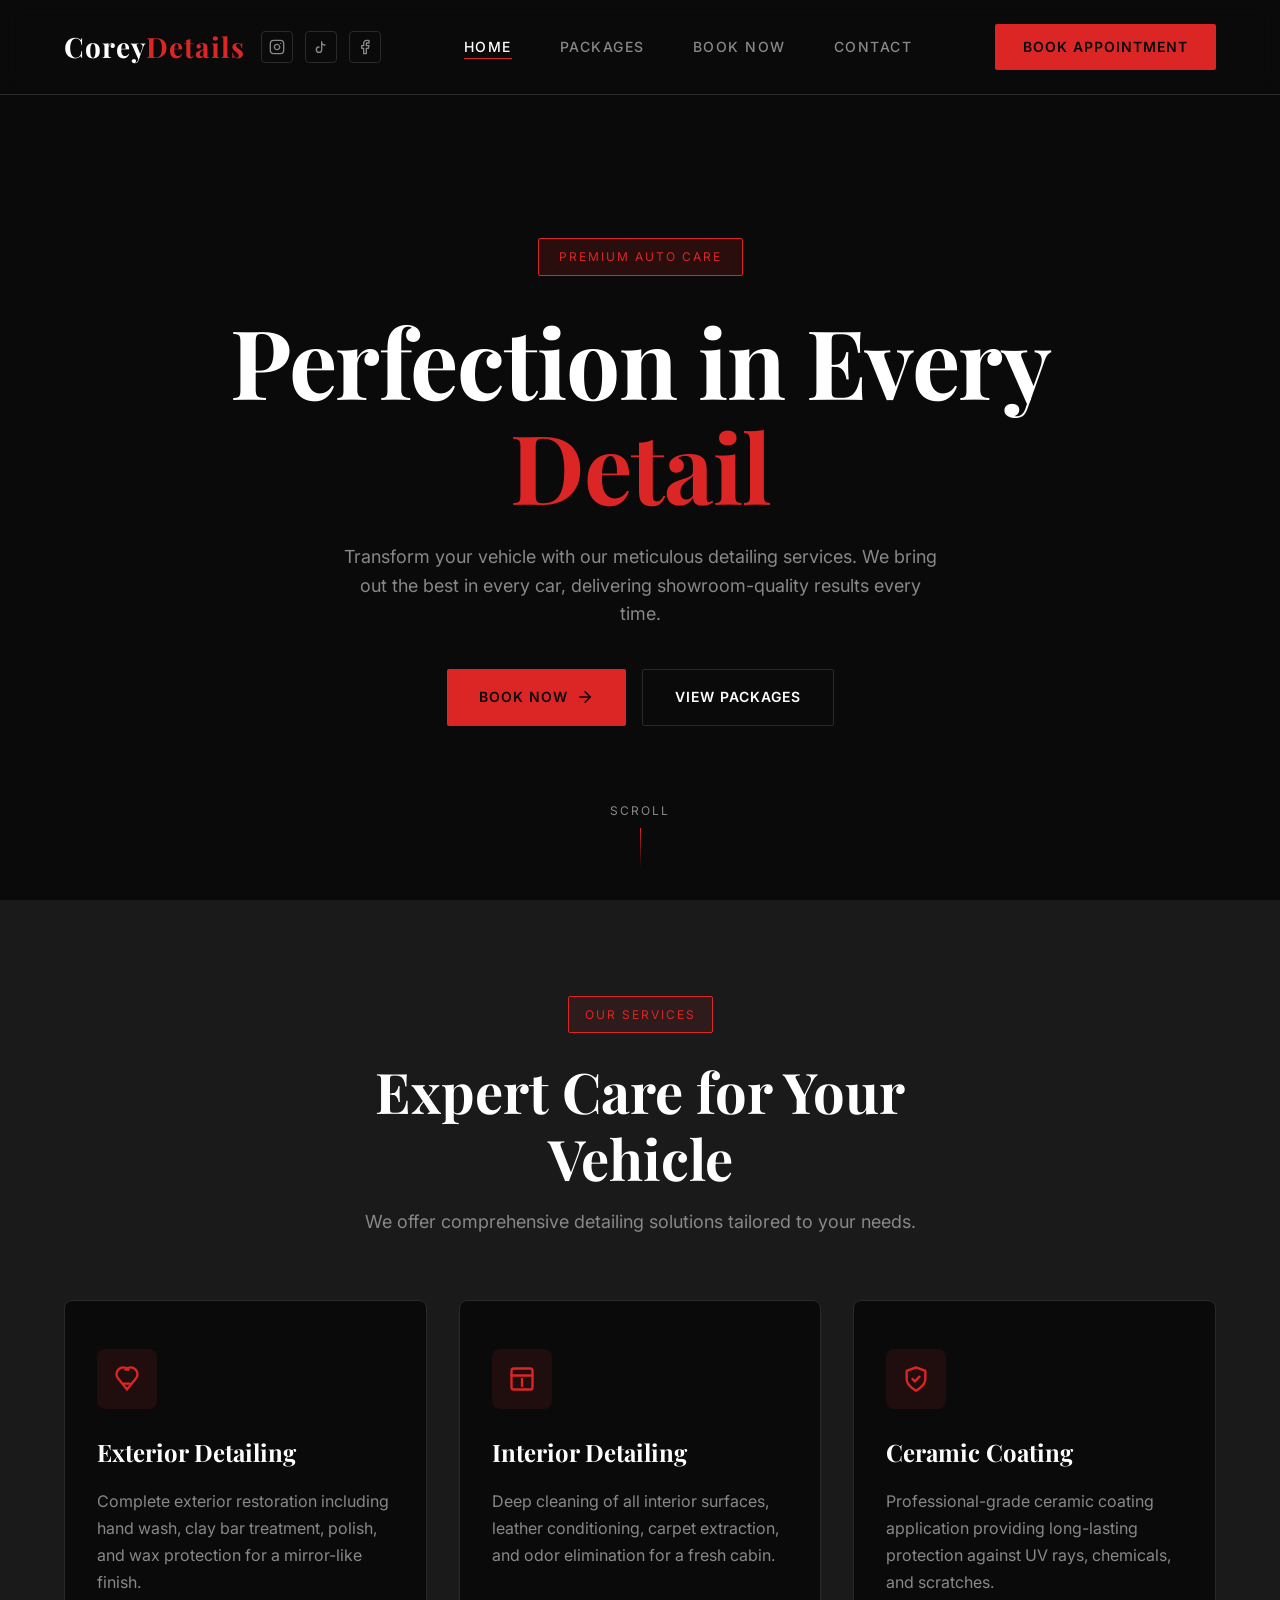
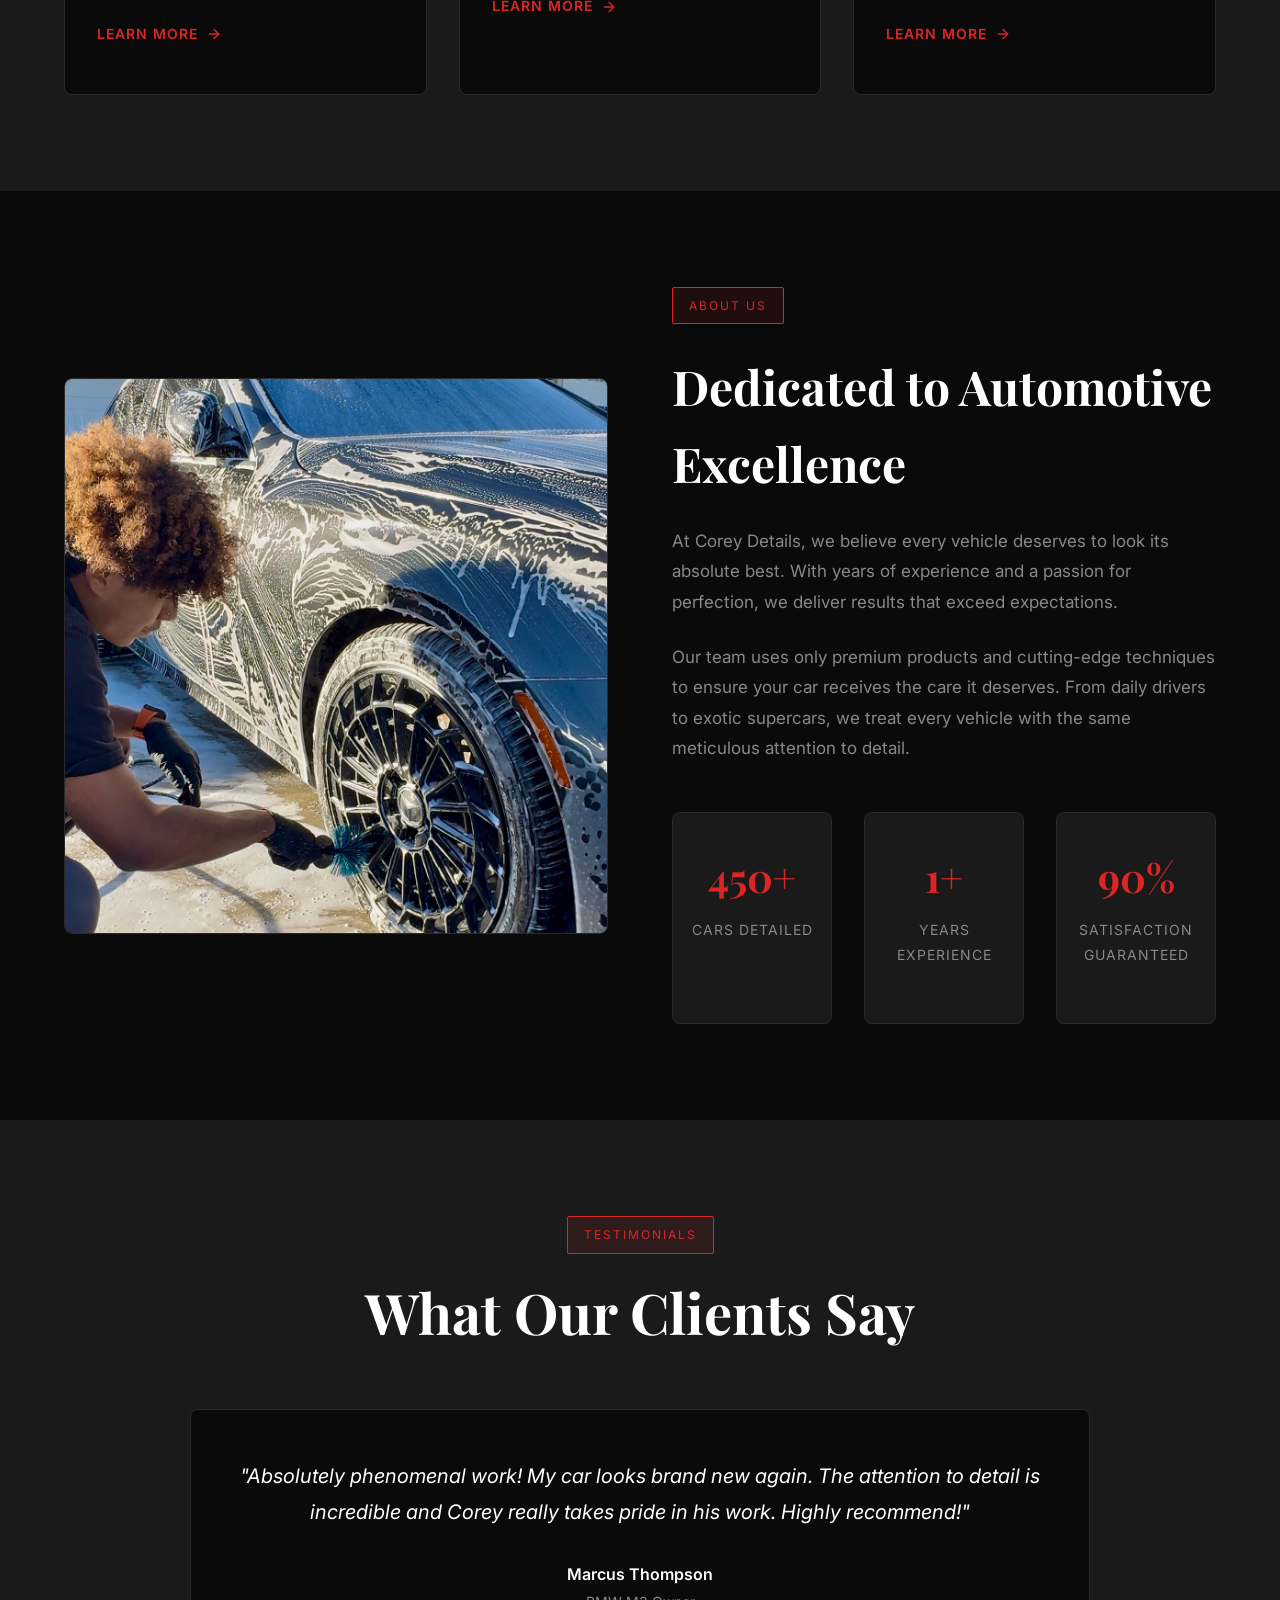
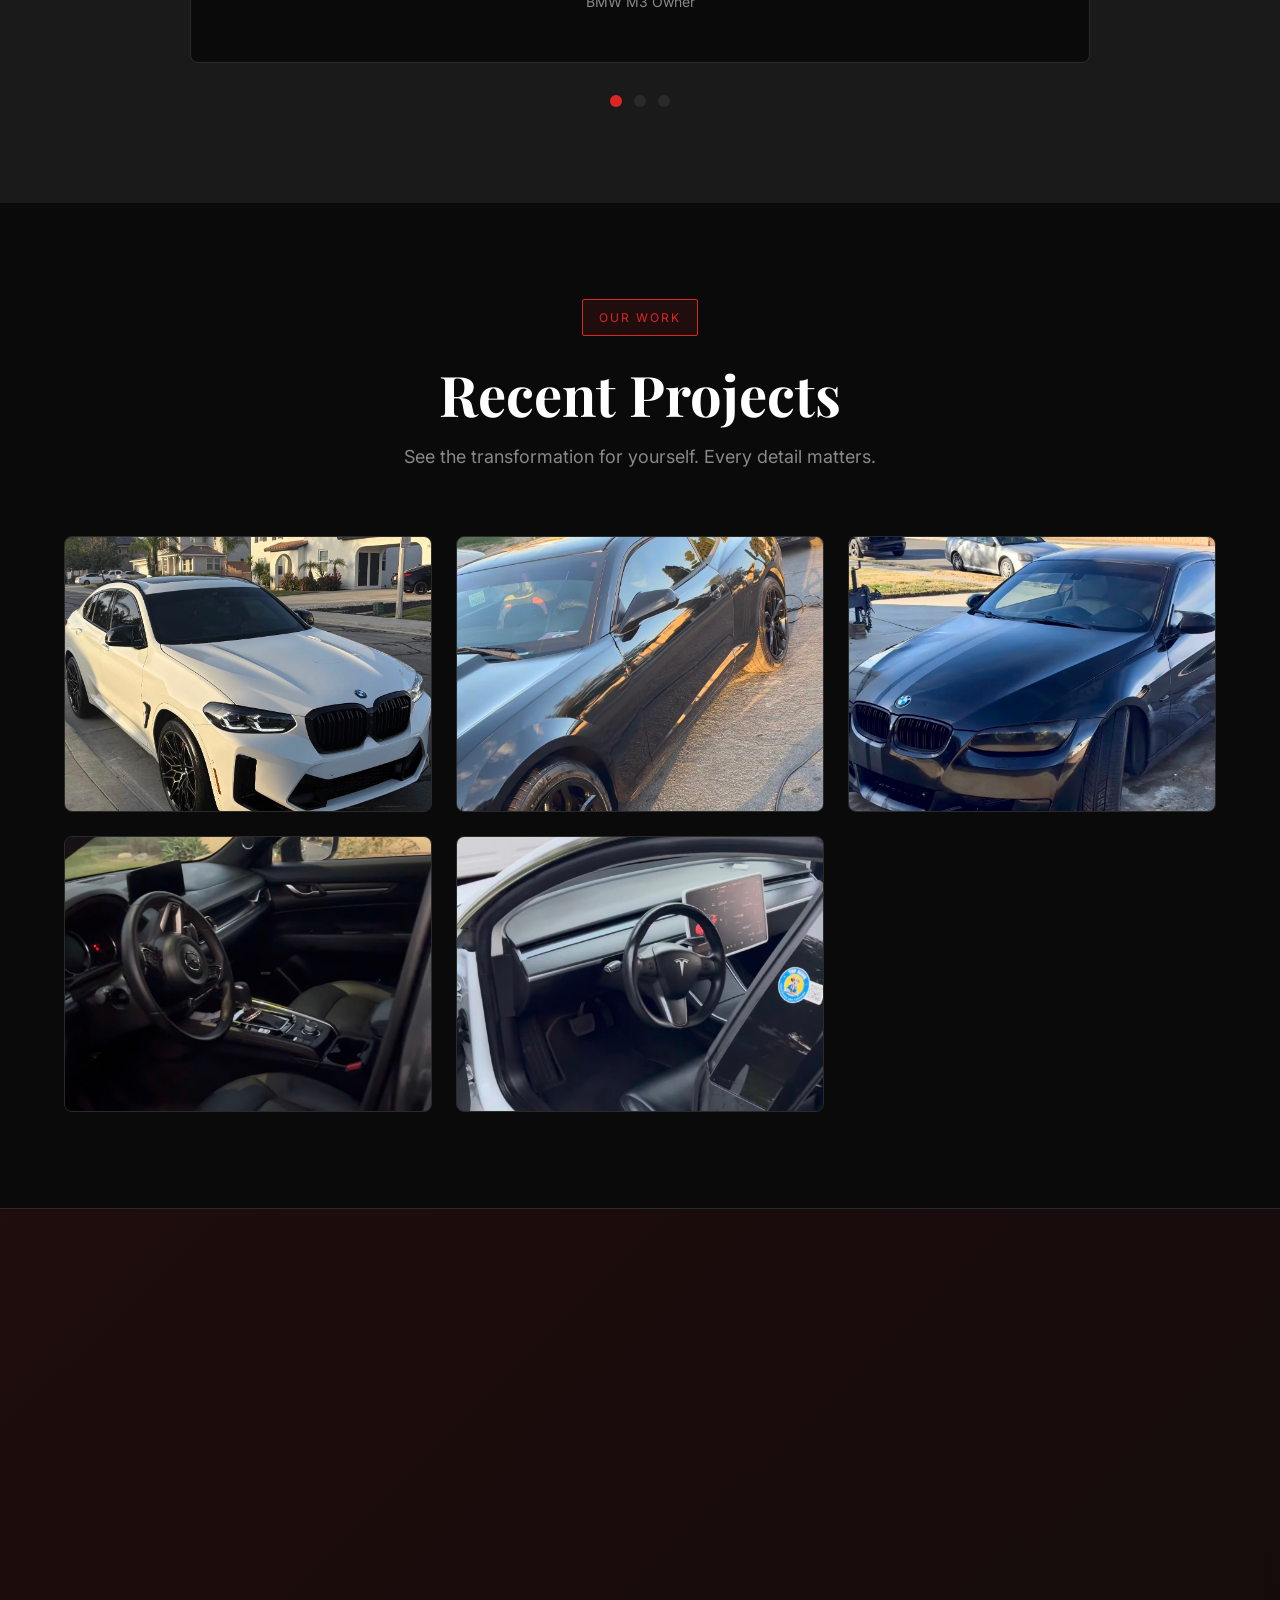
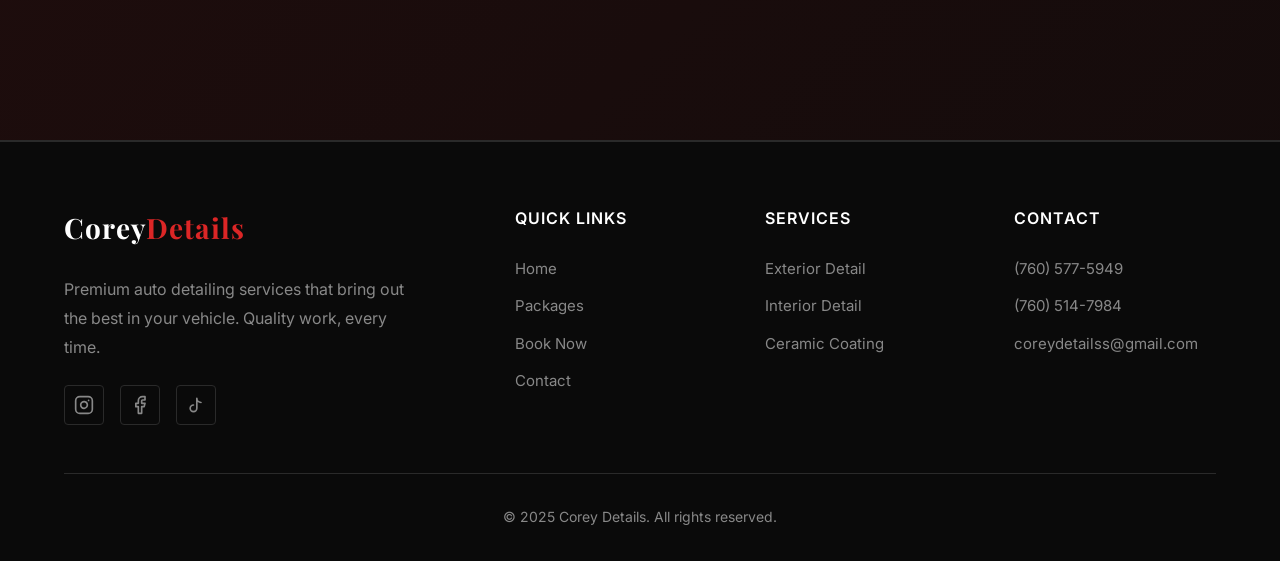
==== index.html @ 55e95de0 "Update index.html" ====
<!DOCTYPE html>
<html lang="en">
<head>
  <meta charset="UTF-8">
  <meta name="viewport" content="width=device-width, initial-scale=1.0">
  <title>Corey Details | Premium Detailing</title>
  <meta name="description" content="Professional car detailing services. Interior, exterior and ceramic coating. Book your appointment today.">
  <link rel="icon" type="image/png" href="/assets/logo.png">
  <link rel="preconnect" href="https://fonts.googleapis.com">
  <link rel="preconnect" href="https://fonts.gstatic.com" crossorigin>
  <link href="https://fonts.googleapis.com/css2?family=Inter:wght@400;500;600;700&family=Playfair+Display:wght@400;500;600;700&display=swap" rel="stylesheet">
  <link rel="stylesheet" href="/styles.css">
</head>
<body>
  <nav class="navbar">
    <div class="logo-social-container">
      <a href="https://noahespii.github.io" class="logo">Corey<span>Details</span></a>
      <div class="nav-social-links">
        <a href="https://instagram.com/coreydetailss" target="_blank" aria-label="Instagram">
          <svg xmlns="http://www.w3.org/2000/svg" width="16" height="16" viewBox="0 0 24 24" fill="none" stroke="currentColor" stroke-width="2" stroke-linecap="round" stroke-linejoin="round"><rect width="20" height="20" x="2" y="2" rx="5" ry="5"/><path d="M16 11.37A4 4 0 1 1 12.63 8 4 4 0 0 1 16 11.37z"/><line x1="17.5" x2="17.51" y1="6.5" y2="6.5"/></svg>
        </a>
        <a href="https://tiktok.com/@coreydetailss" target="_blank" aria-label="TikTok">
          <svg xmlns="http://www.w3.org/2000/svg" width="16" height="16" viewBox="0 0 24 24" fill="none" stroke="currentColor" stroke-width="2" stroke-linecap="round" stroke-linejoin="round"><path d="M9 12a4 4 0 1 0 4 4V4a5 5 0 0 0 5 5"/></svg>
        </a>
        <a href="https://www.facebook.com/people/Coreydetails/61583374413443/" target="_blank" aria-label="Facebook">
          <svg xmlns="http://www.w3.org/2000/svg" width="24" height="24" viewBox="0 0 24 24" fill="none" stroke="currentColor" stroke-width="2" stroke-linecap="round" stroke-linejoin="round"><path d="M18 2h-3a5 5 0 0 0-5 5v3H7v4h3v8h4v-8h3l1-4h-4V7a1 1 0 0 1 1-1h3z"/></svg>
        </a>
      </div>
    </div>
    <ul class="nav-links">
      <li><a href="https://noahespii.github.io" class="active">Home</a></li>
      <li><a href="/packages/">Packages</a></li>
      <li><a href="/booking/">Book Now</a></li>
      <li><a href="/contact/">Contact</a></li>
    </ul>
    <a href="/booking/" class="nav-cta">Book Appointment</a>
    <div class="menu-toggle">
      <span></span>
      <span></span>
      <span></span>
    </div>
  </nav>

  <section class="hero">
    <div class="hero-bg">
      <video autoplay muted loop playsinline onerror="this.style.display='none'; this.nextElementSibling.style.display='block';">
        <source src="assets/background.mp4" type="video/mp4">
      </video>
      <img src="/placeholder.svg?height=1080&width=1920" alt="Luxury car detailing" style="display:none;">
    </div>
    <div class="hero-content">
      <span class="hero-badge">Premium Auto Care</span>
      <h1>Perfection in Every <span>Detail</span></h1>
      <p>Transform your vehicle with our meticulous detailing services. We bring out the best in every car, delivering showroom-quality results every time.</p>
      <div class="hero-buttons">
        <a href="/booking/" class="btn btn-primary">
          Book Now
          <svg xmlns="http://www.w3.org/2000/svg" width="18" height="18" viewBox="0 0 24 24" fill="none" stroke="currentColor" stroke-width="2" stroke-linecap="round" stroke-linejoin="round"><path d="M5 12h14"/><path d="m12 5 7 7-7 7"/></svg>
        </a>
        <a href="/packages/" class="btn btn-secondary">View Packages</a>
      </div>
    </div>
    <div class="scroll-indicator">
      Scroll
      <span></span>
    </div>
  </section>

  <section class="services" id="services">
    <div class="section-header">
      <span class="section-tag">Our Services</span>
      <h2>Expert Care for Your Vehicle</h2>
      <p>We offer comprehensive detailing solutions tailored to your needs.</p>
    </div>
    <div class="services-grid">
      <div class="service-card fade-in">
        <div class="service-icon">
          <svg xmlns="http://www.w3.org/2000/svg" width="24" height="24" viewBox="0 0 24 24" fill="none" stroke="currentColor" stroke-width="2" stroke-linecap="round" stroke-linejoin="round"><path d="M14 16H9m10.55-4.36L12 21l-7.55-9.36A5.78 5.78 0 0 1 3 8a6 6 0 0 1 6-6c1.67 0 3.23.69 4.36 1.9L12 4l-1.36-.1A6 6 0 0 1 15 2a6 6 0 0 1 6 6 5.78 5.78 0 0 1-1.45 3.64Z"/></svg>
        </div>
        <h3>Exterior Detailing</h3>
        <p>Complete exterior restoration including hand wash, clay bar treatment, polish, and wax protection for a mirror-like finish.</p>
        <a href="/packages/" class="service-link">
          Learn More
          <svg xmlns="http://www.w3.org/2000/svg" width="16" height="16" viewBox="0 0 24 24" fill="none" stroke="currentColor" stroke-width="2" stroke-linecap="round" stroke-linejoin="round"><path d="M5 12h14"/><path d="m12 5 7 7-7 7"/></svg>
        </a>
      </div>
      <div class="service-card fade-in">
        <div class="service-icon">
          <svg xmlns="http://www.w3.org/2000/svg" width="24" height="24" viewBox="0 0 24 24" fill="none" stroke="currentColor" stroke-width="2" stroke-linecap="round" stroke-linejoin="round"><path d="M3 9h18v10a2 2 0 0 1-2 2H5a2 2 0 0 1-2-2V9Z"/><path d="M3 9V5a2 2 0 0 1 2-2h14a2 2 0 0 1 2 2v4"/><path d="M12 12v6"/></svg>
        </div>
        <h3>Interior Detailing</h3>
        <p>Deep cleaning of all interior surfaces, leather conditioning, carpet extraction, and odor elimination for a fresh cabin.</p>
        <a href="/packages/" class="service-link">
          Learn More
          <svg xmlns="http://www.w3.org/2000/svg" width="16" height="16" viewBox="0 0 24 24" fill="none" stroke="currentColor" stroke-width="2" stroke-linecap="round" stroke-linejoin="round"><path d="M5 12h14"/><path d="m12 5 7 7-7 7"/></svg>
        </a>
      </div>
      <div class="service-card fade-in">
        <div class="service-icon">
          <svg xmlns="http://www.w3.org/2000/svg" width="24" height="24" viewBox="0 0 24 24" fill="none" stroke="currentColor" stroke-width="2" stroke-linecap="round" stroke-linejoin="round"><path d="M12 22s8-4 8-10V5l-8-3-8 3v7c0 6 8 10 8 10"/><path d="m9 12 2 2 4-4"/></svg>
        </div>
        <h3>Ceramic Coating</h3>
        <p>Professional-grade ceramic coating application providing long-lasting protection against UV rays, chemicals, and scratches.</p>
        <a href="/packages/" class="service-link">
          Learn More
          <svg xmlns="http://www.w3.org/2000/svg" width="16" height="16" viewBox="0 0 24 24" fill="none" stroke="currentColor" stroke-width="2" stroke-linecap="round" stroke-linejoin="round"><path d="M5 12h14"/><path d="m12 5 7 7-7 7"/></svg>
        </a>
      </div>
    </div>
  </section>

  <section class="about fade-in" style="padding: 6rem 5%;">
    <div class="about-image">
      <img src="assets/aboutus.png" alt="Corey detailing a car" onerror="this.src='/placeholder.svg?height=600&width=800'">
    </div>
    <div class="about-content">
      <span class="section-tag">About Us</span>
      <h2>Dedicated to Automotive Excellence</h2>
      <p>At Corey Details, we believe every vehicle deserves to look its absolute best. With years of experience and a passion for perfection, we deliver results that exceed expectations.</p>
      <p>Our team uses only premium products and cutting-edge techniques to ensure your car receives the care it deserves. From daily drivers to exotic supercars, we treat every vehicle with the same meticulous attention to detail.</p>
      <div class="stats">
        <div class="stat">
          <h4>500+</h4>
          <p>Cars Detailed</p>
        </div>
        <div class="stat">
          <h4>2+</h4>
          <p>Years Experience</p>
        </div>
        <div class="stat">
          <h4>100%</h4>
          <p>Satisfaction Guaranteed</p>
        </div>
      </div>
    </div>
  </section>

  <section class="testimonials">
    <div class="section-header">
      <span class="section-tag">Testimonials</span>
      <h2>What Our Clients Say</h2>
    </div>
    <div class="testimonials-slider">
      <div class="testimonial fade-in">
        <p class="testimonial-text">"Absolutely phenomenal work! My car looks brand new again. The attention to detail is incredible and Corey really takes pride in his work. Highly recommend!"</p>
        <div class="testimonial-author">
          <div class="testimonial-author-info">
            <h4>Marcus Thompson</h4>
            <p>BMW M3 Owner</p>
          </div>
        </div>
      </div>
      <div class="testimonial fade-in" style="display: none;">
        <p class="testimonial-text">"Best detailing service I've ever used. My truck was covered in desert dust and dirt, and Corey got it looking immaculate. The clay treatment made such a huge difference!"</p>
        <div class="testimonial-author">
          <div class="testimonial-author-info">
            <h4>Jessica Rivera</h4>
            <p>Ford F-150 Owner</p>
          </div>
        </div>
      </div>
      <div class="testimonial fade-in" style="display: none;">
        <p class="testimonial-text">"I've taken my Mustang to several detailers over the years, but none compare to Corey Details. The wax finish is unbelievable and the interior looks factory fresh. Worth every penny!"</p>
        <div class="testimonial-author">
          <div class="testimonial-author-info">
            <h4>David Chen</h4>
            <p>Mustang GT Owner</p>
          </div>
        </div>
      </div>
      <div class="testimonial-dots">
        <button class="active" aria-label="Testimonial 1"></button>
        <button aria-label="Testimonial 2"></button>
        <button aria-label="Testimonial 3"></button>
      </div>
    </div>
  </section>

  <section class="gallery">
    <div class="section-header">
      <span class="section-tag">Our Work</span>
      <h2>Recent Projects</h2>
      <p>See the transformation for yourself. Every detail matters.</p>
    </div>
    <div class="gallery-grid">
      <div class="gallery-item fade-in">
        <img src="assets/mainpicture.jpg" alt="Main project showcase" onerror="this.src='/placeholder.svg?height=600&width=800'">
        <div class="gallery-overlay">
          <svg xmlns="http://www.w3.org/2000/svg" width="24" height="24" viewBox="0 0 24 24" fill="none" stroke="currentColor" stroke-width="2" stroke-linecap="round" stroke-linejoin="round"><circle cx="11" cy="11" r="8"/><path d="m21 21-4.3-4.3"/><path d="M11 8v6"/><path d="M8 11h6"/></svg>
        </div>
      </div>
      <div class="gallery-item fade-in">
        <img src="assets/picture1.jpg" alt="Detailing project 1" onerror="this.src='/placeholder.svg?height=400&width=400'">
        <div class="gallery-overlay">
          <svg xmlns="http://www.w3.org/2000/svg" width="24" height="24" viewBox="0 0 24 24" fill="none" stroke="currentColor" stroke-width="2" stroke-linecap="round" stroke-linejoin="round"><circle cx="11" cy="11" r="8"/><path d="m21 21-4.3-4.3"/><path d="M11 8v6"/><path d="M8 11h6"/></svg>
        </div>
      </div>
      <div class="gallery-item fade-in">
        <img src="assets/picture2.jpg" alt="Detailing project 2" onerror="this.src='/placeholder.svg?height=400&width=400'">
        <div class="gallery-overlay">
          <svg xmlns="http://www.w3.org/2000/svg" width="24" height="24" viewBox="0 0 24 24" fill="none" stroke="currentColor" stroke-width="2" stroke-linecap="round" stroke-linejoin="round"><circle cx="11" cy="11" r="8"/><path d="m21 21-4.3-4.3"/><path d="M11 8v6"/><path d="M8 11h6"/></svg>
        </div>
      </div>
      <div class="gallery-item fade-in">
        <img src="assets/picture3.jpg" alt="Detailing project 3" onerror="this.src='/placeholder.svg?height=400&width=400'">
        <div class="gallery-overlay">
          <svg xmlns="http://www.w3.org/2000/svg" width="24" height="24" viewBox="0 0 24 24" fill="none" stroke="currentColor" stroke-width="2" stroke-linecap="round" stroke-linejoin="round"><circle cx="11" cy="11" r="8"/><path d="m21 21-4.3-4.3"/><path d="M11 8v6"/><path d="M8 11h6"/></svg>
        </div>
      </div>
      <div class="gallery-item fade-in">
        <img src="assets/picture4.jpg" alt="Detailing project 4" onerror="this.src='/placeholder.svg?height=400&width=400'">
        <div class="gallery-overlay">
          <svg xmlns="http://www.w3.org/2000/svg" width="24" height="24" viewBox="0 0 24 24" fill="none" stroke="currentColor" stroke-width="2" stroke-linecap="round" stroke-linejoin="round"><circle cx="11" cy="11" r="8"/><path d="m21 21-4.3-4.3"/><path d="M11 8v6"/><path d="M8 11h6"/></svg>
        </div>
      </div>
    </div>
  </section>

  <section class="cta">
    <div class="cta-content fade-in">
      <h2>Ready to Transform Your Vehicle?</h2>
      <p>Book your appointment today and experience the Corey Details difference. Your car deserves the best.</p>
      <a href="/booking/" class="btn btn-primary">
        Schedule Now
        <svg xmlns="http://www.w3.org/2000/svg" width="18" height="18" viewBox="0 0 24 24" fill="none" stroke="currentColor" stroke-width="2" stroke-linecap="round" stroke-linejoin="round"><path d="M5 12h14"/><path d="m12 5 7 7-7 7"/></svg>
      </a>
    </div>
  </section>

  <footer class="footer">
    <div class="footer-main">
      <div class="footer-brand">
        <a href="https://noahespii.github.io" class="logo">Corey<span>Details</span></a>
        <p>Premium auto detailing services that bring out the best in your vehicle. Quality work, every time.</p>
        <div class="social-links">
          <a href="https://instagram.com/coreydetailss" target="_blank" aria-label="Instagram">
            <svg xmlns="http://www.w3.org/2000/svg" width="24" height="24" viewBox="0 0 24 24" fill="none" stroke="currentColor" stroke-width="2" stroke-linecap="round" stroke-linejoin="round"><rect width="20" height="20" x="2" y="2" rx="5" ry="5"/><path d="M16 11.37A4 4 0 1 1 12.63 8 4 4 0 0 1 16 11.37z"/><line x1="17.5" x2="17.51" y1="6.5" y2="6.5"/></svg>
          </a>
          <a href="https://www.facebook.com/people/Coreydetails/61583374413443/" target="_blank" aria-label="Facebook">
            <svg xmlns="http://www.w3.org/2000/svg" width="24" height="24" viewBox="0 0 24 24" fill="none" stroke="currentColor" stroke-width="2" stroke-linecap="round" stroke-linejoin="round"><path d="M18 2h-3a5 5 0 0 0-5 5v3H7v4h3v8h4v-8h3l1-4h-4V7a1 1 0 0 1 1-1h3z"/></svg>
          </a>
          <a href="https://tiktok.com/@coreydetailss" target="_blank" aria-label="TikTok">
            <svg xmlns="http://www.w3.org/2000/svg" width="24" height="24" viewBox="0 0 24 24" fill="none" stroke="currentColor" stroke-width="2" stroke-linecap="round" stroke-linejoin="round"><path d="M9 12a4 4 0 1 0 4 4V4a5 5 0 0 0 5 5"/></svg>
          </a>
        </div>
      </div>
      <div class="footer-column">
        <h4>Quick Links</h4>
        <ul>
          <li><a href="https://noahespii.github.io">Home</a></li>
          <li><a href="/packages/">Packages</a></li>
          <li><a href="/booking/">Book Now</a></li>
          <li><a href="/contact/">Contact</a></li>
        </ul>
      </div>
      <div class="footer-column">
        <h4>Services</h4>
        <ul>
          <li><a href="/packages/">Exterior Detail</a></li>
          <li><a href="/packages/">Interior Detail</a></li>
          <li><a href="/packages/">Ceramic Coating</a></li>
        </ul>
      </div>
      <div class="footer-column">
        <h4>Contact</h4>
        <ul>
          <li><a href="tel:+17605775949">(760) 577-5949</a></li>
          <li><a href="tel:+17605147984">(760) 514-7984</a></li>
          <li><a href="mailto:coreydetailss@gmail.com">coreydetailss@gmail.com</a></li>
        </ul>
      </div>
    </div>
    <div class="footer-bottom">
      <p>&copy; 2025 Corey Details. All rights reserved.</p>
    </div>
  </footer>

  <div id="lightbox" class="lightbox">
    <button class="lightbox-close">&times;</button>
    <img src="/placeholder.svg" alt="Full size image">
    <button class="lightbox-prev">&#8249;</button>
    <button class="lightbox-next">&#8250;</button>
  </div>

  <script src="/main.js"></script>
</body>
</html>
---- styles.css ----
:root {
  --color-bg: #0a0a0a;
  --color-bg-secondary: #1a1a1a;
  --color-text: #ffffff;
  --color-text-muted: #888888;
  --color-accent: #dc2626;
  --color-accent-hover: rgb(255, 0, 0);
  --color-border: #2a2a2a;
  --font-heading: "Playfair Display", serif;
  --font-body: "Inter", sans-serif;
  --transition: all 0.3s cubic-bezier(0.4, 0, 0.2, 1);
}

*,
*::before,
*::after {
  margin: 0;
  padding: 0;
  box-sizing: border-box;
}

html {
  scroll-behavior: smooth;
}

body {
  font-family: var(--font-body);
  background-color: var(--color-bg);
  color: var(--color-text);
  line-height: 1.6;
  overflow-x: hidden;
}

a {
  text-decoration: none;
  color: inherit;
  transition: var(--transition);
}

img {
  max-width: 100%;
  height: auto;
  display: block;
}

ul {
  list-style: none;
}

.navbar {
  position: fixed;
  top: 0;
  left: 0;
  right: 0;
  z-index: 1000;
  padding: 1.5rem 5%;
  display: flex;
  justify-content: space-between;
  align-items: center;
  background: rgba(10, 10, 10, 0.9);
  backdrop-filter: blur(10px);
  border-bottom: 1px solid var(--color-border);
  transition: var(--transition);
}

.navbar .logo-social-container {
  display: flex;
  align-items: center;
}

.navbar.scrolled {
  padding: 1rem 5%;
  background: rgba(10, 10, 10, 0.98);
}

.logo {
  font-family: var(--font-heading);
  font-size: 1.75rem;
  font-weight: 700;
  letter-spacing: 1px;
}

.logo span {
  color: var(--color-accent);
}

.nav-links {
  display: flex;
  gap: 3rem;
}

.nav-links a {
  font-size: 0.875rem;
  font-weight: 500;
  text-transform: uppercase;
  letter-spacing: 1.5px;
  color: var(--color-text-muted);
  position: relative;
}

.nav-links a::after {
  content: "";
  position: absolute;
  bottom: -4px;
  left: 0;
  width: 0;
  height: 1px;
  background: var(--color-accent);
  transition: var(--transition);
}

.nav-links a:hover,
.nav-links a.active {
  color: var(--color-text);
}

.nav-links a:hover::after,
.nav-links a.active::after {
  width: 100%;
}

.nav-cta {
  padding: 0.75rem 1.75rem;
  background: var(--color-accent);
  color: var(--color-bg);
  font-weight: 600;
  font-size: 0.875rem;
  text-transform: uppercase;
  letter-spacing: 1px;
  border-radius: 2px;
}

.nav-cta:hover {
  background: var(--color-accent-hover);
  transform: translateY(-2px);
}

.menu-toggle {
  display: none;
  flex-direction: column;
  gap: 5px;
  cursor: pointer;
  z-index: 1001;
}

.menu-toggle span {
  width: 25px;
  height: 2px;
  background: var(--color-text);
  transition: var(--transition);
}

.menu-toggle.active span:nth-child(1) {
  transform: rotate(45deg) translate(5px, 5px);
}

.menu-toggle.active span:nth-child(2) {
  opacity: 0;
}

.menu-toggle.active span:nth-child(3) {
  transform: rotate(-45deg) translate(5px, -5px);
}

.nav-social-links {
  display: flex;
  gap: 0.75rem;
  margin-left: 1rem;
}

.nav-social-links a {
  width: 32px;
  height: 32px;
  display: flex;
  align-items: center;
  justify-content: center;
  border: 1px solid var(--color-border);
  border-radius: 4px;
  transition: var(--transition);
}

.nav-social-links a:hover {
  border-color: var(--color-accent);
  background: var(--color-accent);
}

.nav-social-links a:hover svg {
  stroke: var(--color-bg);
}

.nav-social-links svg {
  width: 16px;
  height: 16px;
  stroke: var(--color-text-muted);
  transition: var(--transition);
}

.hero {
  min-height: 100vh;
  display: flex;
  align-items: center;
  justify-content: center;
  position: relative;
  padding: 8rem 5% 4rem;
  overflow: hidden;
}

.hero-bg {
  position: absolute;
  inset: 0;
  z-index: -1;
  overflow: hidden;
}

.hero-bg video,
.hero-bg img {
  width: 100%;
  height: 100%;
  object-fit: cover;
  opacity: 1;
}

.hero-bg::after {
  content: "";
  position: absolute;
  inset: 0;
  background: rgba(10, 10, 10, 0.7);
  z-index: 1;
}

.hero-content {
  text-align: center;
  max-width: 900px;
  animation: fadeUp 1s ease-out;
  position: relative;
  z-index: 2;
}

.hero-badge {
  display: inline-block;
  padding: 0.5rem 1.25rem;
  background: rgba(220, 38, 38, 0.15);
  border: 1px solid var(--color-accent);
  color: var(--color-accent);
  font-size: 0.75rem;
  text-transform: uppercase;
  letter-spacing: 2px;
  margin-bottom: 2rem;
  border-radius: 2px;
}

.hero h1 {
  font-family: var(--font-heading);
  font-size: clamp(3rem, 8vw, 6rem);
  font-weight: 700;
  line-height: 1.1;
  margin-bottom: 1.5rem;
  letter-spacing: -1px;
}

.hero h1 span {
  color: var(--color-accent);
}

.hero p {
  font-size: 1.125rem;
  color: var(--color-text-muted);
  max-width: 600px;
  margin: 0 auto 2.5rem;
}

.hero-buttons {
  display: flex;
  gap: 1rem;
  justify-content: center;
  flex-wrap: wrap;
}

.btn {
  display: inline-flex;
  align-items: center;
  gap: 0.5rem;
  padding: 1rem 2rem;
  font-weight: 600;
  font-size: 0.875rem;
  text-transform: uppercase;
  letter-spacing: 1px;
  border-radius: 2px;
  cursor: pointer;
  transition: var(--transition);
  border: none;
}

.btn-primary {
  background: var(--color-accent);
  color: var(--color-bg);
}

.btn-primary:hover {
  background: var(--color-accent-hover);
  transform: translateY(-2px);
}

.btn-secondary {
  background: transparent;
  color: var(--color-text);
  border: 1px solid var(--color-border);
}

.btn-secondary:hover {
  border-color: var(--color-accent);
  background: rgba(220, 38, 38, 0.1);
}

.scroll-indicator {
  position: absolute;
  bottom: 2rem;
  left: 50%;
  transform: translateX(-50%);
  display: flex;
  flex-direction: column;
  align-items: center;
  gap: 0.5rem;
  font-size: 0.75rem;
  text-transform: uppercase;
  letter-spacing: 2px;
  color: var(--color-text-muted);
  z-index: 2;
}

.scroll-indicator span {
  width: 1px;
  height: 40px;
  background: linear-gradient(to bottom, var(--color-accent), transparent);
  animation: scrollLine 2s ease-in-out infinite;
}

@keyframes scrollLine {
  0%,
  100% {
    opacity: 0;
    transform: translateY(-10px);
  }
  50% {
    opacity: 1;
    transform: translateY(10px);
  }
}

@keyframes fadeUp {
  from {
    opacity: 0;
    transform: translateY(30px);
  }
  to {
    opacity: 1;
    transform: translateY(0);
  }
}

.section-header {
  text-align: center;
  max-width: 700px;
  margin: 0 auto 4rem;
}

.section-tag {
  display: inline-block;
  padding: 0.5rem 1rem;
  background: rgba(220, 38, 38, 0.1);
  border: 1px solid var(--color-accent);
  color: var(--color-accent);
  font-size: 0.75rem;
  text-transform: uppercase;
  letter-spacing: 2px;
  margin-bottom: 1.5rem;
  border-radius: 2px;
}

.section-header h2 {
  font-family: var(--font-heading);
  font-size: clamp(2.5rem, 5vw, 3.5rem);
  font-weight: 700;
  line-height: 1.2;
  margin-bottom: 1rem;
}

.section-header p {
  font-size: 1.125rem;
  color: var(--color-text-muted);
}

.services {
  padding: 6rem 5%;
  background: var(--color-bg-secondary);
}

.services-grid {
  display: grid;
  grid-template-columns: repeat(auto-fit, minmax(280px, 1fr));
  gap: 2rem;
}

.service-card {
  padding: 3rem 2rem;
  background: var(--color-bg);
  border: 1px solid var(--color-border);
  border-radius: 8px;
  transition: var(--transition);
}

.service-card:hover {
  transform: translateY(-8px);
  border-color: var(--color-accent);
}

.service-icon {
  width: 60px;
  height: 60px;
  display: flex;
  align-items: center;
  justify-content: center;
  background: rgba(220, 38, 38, 0.1);
  border-radius: 8px;
  margin-bottom: 1.5rem;
}

.service-icon svg {
  width: 28px;
  height: 28px;
  stroke: var(--color-accent);
}

.service-card h3 {
  font-family: var(--font-heading);
  font-size: 1.5rem;
  margin-bottom: 1rem;
}

.service-card p {
  color: var(--color-text-muted);
  margin-bottom: 1.5rem;
  line-height: 1.7;
}

.service-link {
  display: inline-flex;
  align-items: center;
  gap: 0.5rem;
  color: var(--color-accent);
  font-weight: 600;
  font-size: 0.875rem;
  text-transform: uppercase;
  letter-spacing: 1px;
}

.service-link svg {
  width: 16px;
  height: 16px;
  transition: var(--transition);
}

.service-link:hover svg {
  transform: translateX(4px);
}

.about {
  display: grid;
  grid-template-columns: 1fr 1fr;
  gap: 4rem;
  align-items: center;
  padding: 6rem 5%;
}

.about-image {
  position: relative;
  overflow: hidden;
  border-radius: 8px;
  border: 1px solid var(--color-border);
}

.about-image img {
  width: 100%;
  height: 100%;
  object-fit: cover;
  transition: var(--transition);
}

.about-image:hover img {
  transform: scale(1.05);
}

.about-content h2 {
  font-family: var(--font-heading);
  font-size: clamp(2rem, 4vw, 3rem);
  margin-bottom: 1.5rem;
}

.about-content p {
  color: var(--color-text-muted);
  margin-bottom: 1.5rem;
  line-height: 1.8;
  font-size: 1.0625rem;
}

.stats {
  display: grid;
  grid-template-columns: repeat(3, 1fr);
  gap: 2rem;
  margin-top: 3rem;
}

.stat {
  text-align: center;
  padding: 2rem 1rem;
  background: var(--color-bg-secondary);
  border: 1px solid var(--color-border);
  border-radius: 8px;
}

.stat h4 {
  font-family: var(--font-heading);
  font-size: 2.5rem;
  color: var(--color-accent);
  margin-bottom: 0.5rem;
}

.stat p {
  color: var(--color-text-muted);
  font-size: 0.875rem;
  text-transform: uppercase;
  letter-spacing: 1px;
}

.testimonials {
  padding: 6rem 5%;
  background: var(--color-bg-secondary);
}

.testimonials-slider {
  max-width: 900px;
  margin: 0 auto;
}

.testimonial {
  padding: 3rem;
  background: var(--color-bg);
  border: 1px solid var(--color-border);
  border-radius: 8px;
  text-align: center;
  transition: var(--transition);
}

.testimonial-text {
  font-size: 1.25rem;
  font-style: italic;
  color: var(--color-text);
  line-height: 1.8;
  margin-bottom: 2rem;
}

.testimonial-author {
  display: flex;
  align-items: center;
  justify-content: center;
  gap: 1rem;
}

.testimonial-author-info h4 {
  font-weight: 600;
  margin-bottom: 0.25rem;
}

.testimonial-author-info p {
  color: var(--color-text-muted);
  font-size: 0.875rem;
}

.testimonial-dots {
  display: flex;
  justify-content: center;
  gap: 0.75rem;
  margin-top: 2rem;
}

.testimonial-dots button {
  width: 12px;
  height: 12px;
  border-radius: 50%;
  background: var(--color-border);
  border: none;
  cursor: pointer;
  transition: var(--transition);
}

.testimonial-dots button.active,
.testimonial-dots button:hover {
  background: var(--color-accent);
}

.gallery {
  padding: 6rem 5%;
}

.gallery-grid {
  display: grid;
  grid-template-columns: repeat(auto-fit, minmax(300px, 1fr));
  gap: 1.5rem;
}

.gallery-item {
  position: relative;
  aspect-ratio: 4 / 3;
  overflow: hidden;
  border-radius: 8px;
  cursor: pointer;
  border: 1px solid var(--color-border);
}

.gallery-item img {
  width: 100%;
  height: 100%;
  object-fit: cover;
  transition: var(--transition);
}

.gallery-overlay {
  position: absolute;
  inset: 0;
  background: rgba(220, 38, 38, 0.9);
  display: flex;
  align-items: center;
  justify-content: center;
  opacity: 0;
  transition: var(--transition);
}

.gallery-overlay svg {
  width: 48px;
  height: 48px;
  stroke: white;
}

.gallery-item:hover img {
  transform: scale(1.1);
}

.gallery-item:hover .gallery-overlay {
  opacity: 1;
}

.cta {
  padding: 6rem 5%;
  background: linear-gradient(135deg, rgba(220, 38, 38, 0.1), rgba(220, 38, 38, 0.05));
  border-top: 1px solid var(--color-border);
  border-bottom: 1px solid var(--color-border);
}

.cta-content {
  text-align: center;
  max-width: 700px;
  margin: 0 auto;
}

.cta-content h2 {
  font-family: var(--font-heading);
  font-size: clamp(2.5rem, 5vw, 3.5rem);
  margin-bottom: 1rem;
}

.cta-content p {
  font-size: 1.125rem;
  color: var(--color-text-muted);
  margin-bottom: 2rem;
}

.footer {
  padding: 4rem 5% 2rem;
  background: var(--color-bg);
  border-top: 1px solid var(--color-border);
}

.footer-main {
  display: grid;
  grid-template-columns: 2fr 1fr 1fr 1fr;
  gap: 3rem;
  margin-bottom: 3rem;
}

.footer-brand {
  max-width: 350px;
}

.footer-brand p {
  margin: 1.5rem 0;
  color: var(--color-text-muted);
  line-height: 1.8;
}

.social-links {
  display: flex;
  gap: 1rem;
}

.social-links a {
  width: 40px;
  height: 40px;
  display: flex;
  align-items: center;
  justify-content: center;
  border: 1px solid var(--color-border);
  border-radius: 4px;
  transition: var(--transition);
}

.social-links a:hover {
  border-color: var(--color-accent);
  background: var(--color-accent);
}

.social-links a:hover svg {
  stroke: var(--color-bg);
}

.social-links svg {
  width: 20px;
  height: 20px;
  stroke: var(--color-text-muted);
  transition: var(--transition);
}

.footer-column h4 {
  font-size: 1rem;
  font-weight: 600;
  margin-bottom: 1.5rem;
  text-transform: uppercase;
  letter-spacing: 1px;
}

.footer-column ul {
  display: flex;
  flex-direction: column;
  gap: 0.75rem;
}

.footer-column a {
  color: var(--color-text-muted);
  font-size: 0.9375rem;
  transition: var(--transition);
}

.footer-column a:hover {
  color: var(--color-accent);
}

.footer-bottom {
  text-align: center;
  padding-top: 2rem;
  border-top: 1px solid var(--color-border);
  color: var(--color-text-muted);
  font-size: 0.875rem;
}

.page-header {
  padding: 10rem 5% 4rem;
  text-align: center;
  background: linear-gradient(135deg, rgba(220, 38, 38, 0.1), transparent);
  border-bottom: 1px solid var(--color-border);
}

.page-header h1 {
  font-family: var(--font-heading);
  font-size: clamp(3rem, 6vw, 4.5rem);
  margin-bottom: 1rem;
}

.page-header p {
  font-size: 1.125rem;
  color: var(--color-text-muted);
  max-width: 600px;
  margin: 0 auto;
}

.packages-grid {
  display: grid;
  grid-template-columns: repeat(auto-fit, minmax(320px, 1fr));
  gap: 2.5rem;
  max-width: 1200px;
  margin: 0 auto;
  align-items: start;
}

.package-card {
  background: var(--color-bg-secondary);
  border: 1px solid var(--color-border);
  border-radius: 8px;
  overflow: hidden;
  transition: var(--transition);
}

.package-card.featured {
  border-color: var(--color-accent);
  transform: scale(1.05);
}

.package-card:hover {
  transform: translateY(-8px);
  border-color: var(--color-accent);
}

.package-card.featured:hover {
  transform: scale(1.08);
}

/* Added package badge style for Most Popular indicator */
.package-badge {
  position: absolute;
  top: 1rem;
  right: 1rem;
  padding: 0.5rem 1rem;
  background: var(--color-accent);
  color: var(--color-bg);
  font-size: 0.75rem;
  font-weight: 600;
  text-transform: uppercase;
  letter-spacing: 1.5px;
  border-radius: 2px;
  z-index: 10;
}

.package-image {
  height: 250px;
  overflow: hidden;
  border-bottom: 1px solid var(--color-border);
  position: relative;
}

.package-card:hover .package-image img {
  transform: scale(1.1);
}

.package-content {
  padding: 2.5rem;
}

.package-content h3 {
  font-family: var(--font-heading);
  font-size: 1.75rem;
  margin-bottom: 1.5rem;
}

.package-price {
  display: flex;
  align-items: baseline;
  gap: 0.5rem;
  margin-bottom: 2rem;
}

.package-price .currency {
  font-size: 1.5rem;
  color: var(--color-accent);
}

.package-price .amount {
  font-family: var(--font-heading);
  font-size: 3rem;
  font-weight: 700;
  color: var(--color-accent);
}

.package-price .starting {
  color: var(--color-text-muted);
  font-size: 0.875rem;
}

.package-details-toggle {
  width: 100%;
  padding: 0.875rem 1.5rem;
  margin-bottom: 1.5rem;
  background: transparent;
  border: 1px solid var(--color-border);
  color: var(--color-text);
  font-weight: 600;
  font-size: 0.875rem;
  text-transform: uppercase;
  letter-spacing: 1px;
  border-radius: 4px;
  cursor: pointer;
  transition: var(--transition);
}

.package-details-toggle:hover {
  border-color: var(--color-accent);
  background: rgba(220, 38, 38, 0.1);
}

.package-details-full {
  max-height: 0;
  overflow: hidden;
  opacity: 0;
  margin-bottom: 1.5rem;
  transition: max-height 0.4s ease, opacity 0.3s ease, padding 0.3s ease;
  padding: 0;
}

.package-details-full.active {
  max-height: 2500px;
  opacity: 1;
  padding-bottom: 1.5rem;
}

.package-section {
  margin-bottom: 1.5rem;
}

.package-section h4 {
  font-size: 1rem;
  font-weight: 600;
  margin-bottom: 0.75rem;
  color: var(--color-accent);
  text-transform: uppercase;
  letter-spacing: 1px;
}

.package-section ul {
  list-style: none;
  padding-left: 0;
}

.package-section ul li {
  padding: 0.5rem 0;
  padding-left: 1.5rem;
  position: relative;
  color: var(--color-text-muted);
}

.package-section ul li::before {
  content: "✓";
  position: absolute;
  left: 0;
  color: var(--color-accent);
  font-weight: bold;
}

.package-pricing-info {
  margin-top: 1.5rem;
  padding: 1.5rem;
  background: var(--color-bg);
  border: 1px solid var(--color-border);
  border-radius: 4px;
}

.package-pricing-info h4 {
  font-size: 0.875rem;
  font-weight: 600;
  margin-bottom: 1rem;
  text-transform: uppercase;
  letter-spacing: 1px;
}

.package-pricing-item {
  display: flex;
  justify-content: space-between;
  padding: 0.5rem 0;
  border-bottom: 1px solid var(--color-border);
}

.package-pricing-item:last-of-type {
  border-bottom: none;
}

.package-pricing-item span:first-child {
  color: var(--color-text-muted);
}

.package-pricing-item span:last-child {
  color: var(--color-accent);
  font-weight: 600;
}

.package-note {
  margin-top: 1rem;
  font-size: 0.875rem;
  color: var(--color-text-muted);
  font-style: italic;
}

.contact-section {
  padding: 4rem 5%;
  display: grid;
  grid-template-columns: 1fr 1fr;
  gap: 4rem;
}

.contact-info h2 {
  font-family: var(--font-heading);
  font-size: clamp(2rem, 4vw, 3rem);
  margin-bottom: 1rem;
}

.contact-info > p {
  color: var(--color-text-muted);
  margin-bottom: 2rem;
  line-height: 1.8;
}

.contact-details {
  display: flex;
  flex-direction: column;
  gap: 2rem;
}

.contact-item {
  display: flex;
  gap: 1.5rem;
  align-items: flex-start;
}

.contact-item svg {
  width: 24px;
  height: 24px;
  stroke: var(--color-accent);
  flex-shrink: 0;
  margin-top: 4px;
}

.contact-item h4 {
  font-weight: 600;
  margin-bottom: 0.5rem;
}

.contact-item p {
  color: var(--color-text-muted);
  line-height: 1.6;
}

.contact-form h2 {
  font-family: var(--font-heading);
  font-size: clamp(2rem, 4vw, 3rem);
  margin-bottom: 2rem;
}

.form-group {
  margin-bottom: 1.5rem;
}

.form-group label {
  display: block;
  margin-bottom: 0.5rem;
  font-weight: 500;
  font-size: 0.875rem;
  text-transform: uppercase;
  letter-spacing: 1px;
}

.form-group input,
.form-group textarea,
.form-group select {
  width: 100%;
  padding: 1rem;
  background: var(--color-bg-secondary);
  border: 1px solid var(--color-border);
  border-radius: 4px;
  color: var(--color-text);
  font-family: var(--font-body);
  font-size: 1rem;
  transition: var(--transition);
}

.form-group input:focus,
.form-group textarea:focus,
.form-group select:focus {
  outline: none;
  border-color: var(--color-accent);
}

.form-group textarea {
  resize: vertical;
  min-height: 150px;
}

.booking-section {
  padding: 4rem 5%;
  max-width: 1000px;
  margin: 0 auto;
}

.booking-intro {
  text-align: center;
  margin-bottom: 3rem;
}

.booking-intro h2 {
  font-family: var(--font-heading);
  font-size: clamp(2rem, 4vw, 3rem);
  margin-bottom: 1rem;
}

.booking-intro p {
  color: var(--color-text-muted);
  font-size: 1.0625rem;
}

.booking-info {
  display: grid;
  grid-template-columns: repeat(auto-fit, minmax(250px, 1fr));
  gap: 2rem;
  margin-top: 3rem;
}

.booking-info-card {
  padding: 2rem;
  background: var(--color-bg-secondary);
  border: 1px solid var(--color-border);
  border-radius: 8px;
  text-align: center;
}

.booking-info-card svg {
  width: 40px;
  height: 40px;
  stroke: var(--color-accent);
  margin: 0 auto 1rem;
}

.booking-info-card h4 {
  font-weight: 600;
  margin-bottom: 0.75rem;
}

.booking-info-card p {
  color: var(--color-text-muted);
  font-size: 0.9375rem;
  line-height: 1.6;
}

.fade-in {
  opacity: 0;
  transform: translateY(30px);
  transition: opacity 0.6s ease, transform 0.6s ease;
}

.fade-in.visible {
  opacity: 1;
  transform: translateY(0);
}

/* Added lightbox styles for full-screen image viewing */
.lightbox {
  display: none;
  position: fixed;
  inset: 0;
  background: rgba(0, 0, 0, 0.95);
  z-index: 10000;
  align-items: center;
  justify-content: center;
}

.lightbox.active {
  display: flex;
}

.lightbox img {
  max-width: 90vw;
  max-height: 90vh;
  object-fit: contain;
  border-radius: 4px;
}

.lightbox-close {
  position: absolute;
  top: 2rem;
  right: 2rem;
  width: 50px;
  height: 50px;
  background: rgba(255, 255, 255, 0.1);
  border: 1px solid rgba(255, 255, 255, 0.2);
  color: white;
  font-size: 2.5rem;
  border-radius: 4px;
  cursor: pointer;
  transition: var(--transition);
  display: flex;
  align-items: center;
  justify-content: center;
  line-height: 1;
}

.lightbox-close:hover {
  background: var(--color-accent);
  border-color: var(--color-accent);
}

.lightbox-prev,
.lightbox-next {
  position: absolute;
  top: 50%;
  transform: translateY(-50%);
  width: 50px;
  height: 50px;
  background: rgba(255, 255, 255, 0.1);
  border: 1px solid rgba(255, 255, 255, 0.2);
  color: white;
  font-size: 3rem;
  border-radius: 4px;
  cursor: pointer;
  transition: var(--transition);
  display: flex;
  align-items: center;
  justify-content: center;
  line-height: 1;
}

.lightbox-prev {
  left: 2rem;
}

.lightbox-next {
  right: 2rem;
}

.lightbox-prev:hover,
.lightbox-next:hover {
  background: var(--color-accent);
  border-color: var(--color-accent);
}

@media (max-width: 1024px) {
  .navbar {
    padding: 1.5rem 3%;
  }

  .nav-links {
    position: fixed;
    top: 0;
    right: -100%;
    width: 300px;
    height: 100vh;
    background: var(--color-bg);
    flex-direction: column;
    justify-content: center;
    align-items: center;
    gap: 2rem;
    border-left: 1px solid var(--color-border);
    transition: right 0.4s ease;
    z-index: 999;
  }

  .nav-links.active {
    right: 0;
  }

  .nav-cta {
    display: none;
  }

  .menu-toggle {
    display: flex;
  }

  .about {
    grid-template-columns: 1fr;
    gap: 3rem;
  }

  .footer-main {
    grid-template-columns: repeat(2, 1fr);
    gap: 2rem;
  }

  .contact-section {
    grid-template-columns: 1fr;
    gap: 3rem;
  }

  .services-grid,
  .packages-grid {
    grid-template-columns: 1fr;
  }

  .stats {
    grid-template-columns: repeat(auto-fit, minmax(150px, 1fr));
  }
}

@media (max-width: 768px) {
  .navbar {
    padding: 1rem 5%;
  }

  .logo {
    font-size: 1.5rem;
  }

  .nav-social-links {
    margin-left: 0.5rem;
    gap: 0.5rem;
  }

  .nav-social-links a {
    width: 28px;
    height: 28px;
  }

  .hero {
    padding: 6rem 5% 4rem;
  }

  .hero h1 {
    font-size: clamp(2.5rem, 10vw, 4rem);
  }

  .hero p {
    font-size: 1rem;
  }

  .services,
  .gallery,
  .testimonials,
  .cta {
    padding: 4rem 5%;
  }

  .section-header h2 {
    font-size: clamp(2rem, 6vw, 2.5rem);
  }

  .service-card {
    padding: 2rem 1.5rem;
  }

  .stats {
    grid-template-columns: 1fr;
    gap: 1.5rem;
  }

  .gallery-grid {
    grid-template-columns: 1fr;
  }

  .testimonial {
    padding: 2rem 1.5rem;
  }

  .testimonial-text {
    font-size: 1.0625rem;
  }

  .footer-main {
    grid-template-columns: 1fr;
    gap: 2rem;
  }

  .footer-brand {
    max-width: 100%;
  }

  .page-header {
    padding: 8rem 5% 3rem;
  }

  .packages-grid {
    grid-template-columns: 1fr;
  }

  .package-card.featured {
    transform: scale(1);
  }

  .package-card.featured:hover {
    transform: translateY(-8px);
  }

  .booking-info {
    grid-template-columns: 1fr;
  }

  .hero-buttons {
    flex-direction: column;
    width: 100%;
  }

  .hero-buttons .btn {
    width: 100%;
    justify-content: center;
  }

  .scroll-indicator {
    display: none;
  }
}

@media (max-width: 480px) {
  .navbar {
    padding: 1rem 4%;
  }

  .logo {
    font-size: 1.25rem;
  }

  .nav-social-links {
    display: none;
  }

  .hero {
    padding: 5rem 4% 3rem;
  }

  .services,
  .gallery,
  .testimonials,
  .cta {
    padding: 3rem 4%;
  }

  .service-card {
    padding: 1.5rem 1rem;
  }

  .package-content {
    padding: 2rem 1.5rem;
  }

  .testimonial {
    padding: 1.5rem 1rem;
  }

  .footer {
    padding: 3rem 4% 2rem;
  }
}
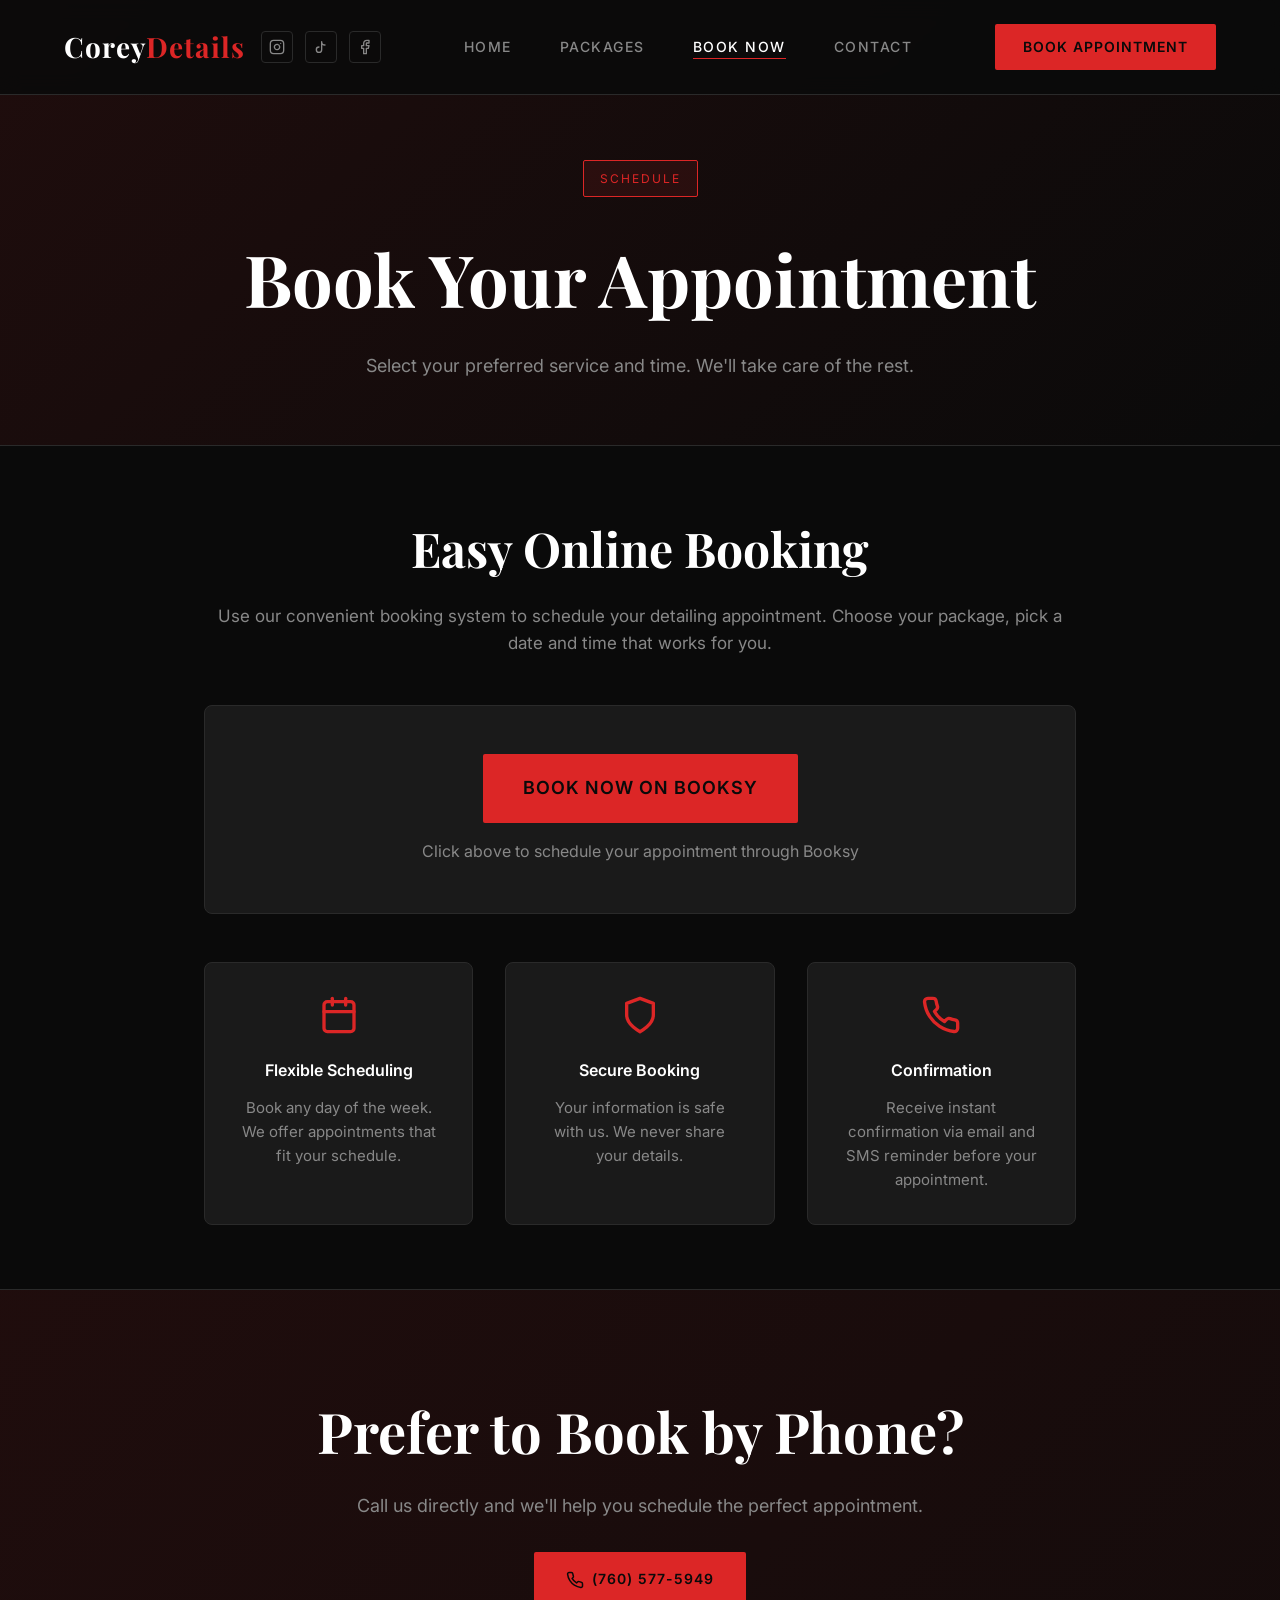
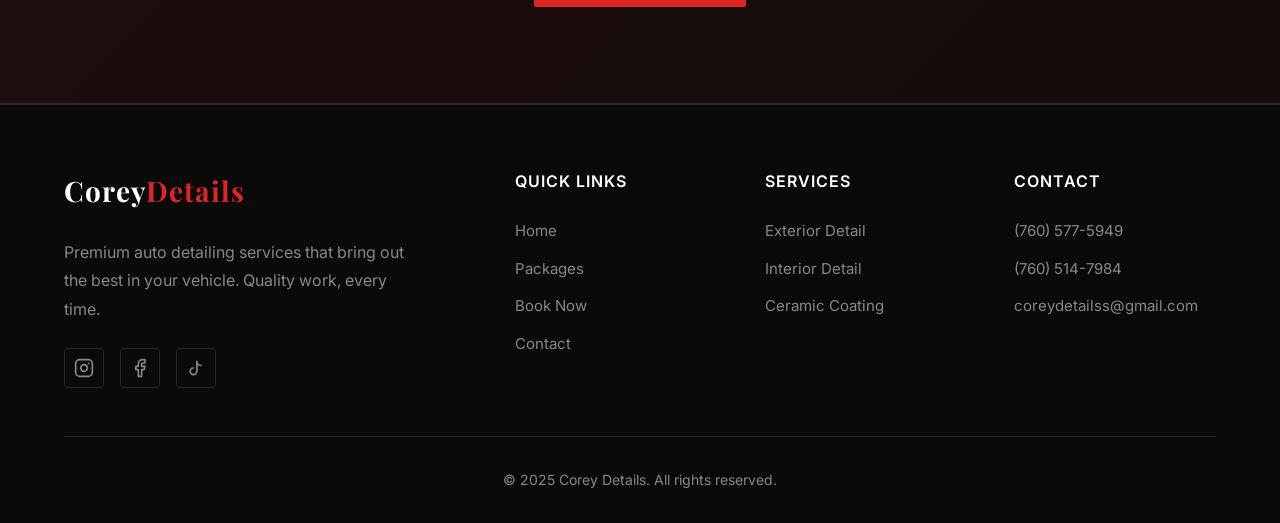
==== commit ff4865ba: "Update index.html" ====
--- a/index.html
+++ b/index.html
@@ -3,8 +3,8 @@
 <head>
   <meta charset="UTF-8">
   <meta name="viewport" content="width=device-width, initial-scale=1.0">
-  <title>Corey Details | Premium Detailing</title>
-  <meta name="description" content="Professional car detailing services. Interior, exterior and ceramic coating. Book your appointment today.">
+  <title>Book Now | Corey Details</title>
+  <meta name="description" content="Book your auto detailing appointment online. Quick and easy scheduling for all our services.">
   <link rel="icon" type="image/png" href="/assets/logo.png">
   <link rel="preconnect" href="https://fonts.googleapis.com">
   <link rel="preconnect" href="https://fonts.gstatic.com" crossorigin>
@@ -23,17 +23,17 @@
           <svg xmlns="http://www.w3.org/2000/svg" width="16" height="16" viewBox="0 0 24 24" fill="none" stroke="currentColor" stroke-width="2" stroke-linecap="round" stroke-linejoin="round"><path d="M9 12a4 4 0 1 0 4 4V4a5 5 0 0 0 5 5"/></svg>
         </a>
         <a href="https://www.facebook.com/people/Coreydetails/61583374413443/" target="_blank" aria-label="Facebook">
-          <svg xmlns="http://www.w3.org/2000/svg" width="24" height="24" viewBox="0 0 24 24" fill="none" stroke="currentColor" stroke-width="2" stroke-linecap="round" stroke-linejoin="round"><path d="M18 2h-3a5 5 0 0 0-5 5v3H7v4h3v8h4v-8h3l1-4h-4V7a1 1 0 0 1 1-1h3z"/></svg>
+          <svg xmlns="http://www.w3.org/2000/svg" width="16" height="16" viewBox="0 0 24 24" fill="none" stroke="currentColor" stroke-width="2" stroke-linecap="round" stroke-linejoin="round"><path d="M18 2h-3a5 5 0 0 0-5 5v3H7v4h3v8h4v-8h3l1-4h-4V7a1 1 0 0 1 1-1h3z"/></svg>
         </a>
       </div>
     </div>
     <ul class="nav-links">
-      <li><a href="https://noahespii.github.io" class="active">Home</a></li>
-      <li><a href="/packages/">Packages</a></li>
-      <li><a href="/booking/">Book Now</a></li>
-      <li><a href="/contact/">Contact</a></li>
+      <li><a href="https://noahespii.github.io">Home</a></li>
+      <li><a href="/packages">Packages</a></li>
+      <li><a href="/booking" class="active">Book Now</a></li>
+      <li><a href="/contact">Contact</a></li>
     </ul>
-    <a href="/booking/" class="nav-cta">Book Appointment</a>
+    <a href="/booking" class="nav-cta">Book Appointment</a>
     <div class="menu-toggle">
       <span></span>
       <span></span>
@@ -41,188 +41,49 @@
     </div>
   </nav>
 
-  <section class="hero">
-    <div class="hero-bg">
-      <video autoplay muted loop playsinline onerror="this.style.display='none'; this.nextElementSibling.style.display='block';">
-        <source src="assets/background.mp4" type="video/mp4">
-      </video>
-      <img src="/placeholder.svg?height=1080&width=1920" alt="Luxury car detailing" style="display:none;">
+  <header class="page-header">
+    <span class="section-tag">Schedule</span>
+    <h1>Book Your Appointment</h1>
+    <p>Select your preferred service and time. We'll take care of the rest.</p>
+  </header>
+
+  <section class="booking-section">
+    <div class="booking-intro fade-in">
+      <h2>Easy Online Booking</h2>
+      <p>Use our convenient booking system to schedule your detailing appointment. Choose your package, pick a date and time that works for you.</p>
     </div>
-    <div class="hero-content">
-      <span class="hero-badge">Premium Auto Care</span>
-      <h1>Perfection in Every <span>Detail</span></h1>
-      <p>Transform your vehicle with our meticulous detailing services. We bring out the best in every car, delivering showroom-quality results every time.</p>
-      <div class="hero-buttons">
-        <a href="/booking/" class="btn btn-primary">
-          Book Now
-          <svg xmlns="http://www.w3.org/2000/svg" width="18" height="18" viewBox="0 0 24 24" fill="none" stroke="currentColor" stroke-width="2" stroke-linecap="round" stroke-linejoin="round"><path d="M5 12h14"/><path d="m12 5 7 7-7 7"/></svg>
-        </a>
-        <a href="/packages/" class="btn btn-secondary">View Packages</a>
+
+    <div class="booksy-widget fade-in" style="text-align: center; padding: 3rem 2rem; background: var(--color-bg-secondary); border-radius: 8px; border: 1px solid var(--color-border);">
+      <a href="https://coreydetails.booksy.com" class="btn btn-primary" target="_blank" style="font-size: 1.125rem; padding: 1.25rem 2.5rem;">Book Now on Booksy</a>
+      <p style="margin-top: 1rem; color: var(--color-text-muted);">Click above to schedule your appointment through Booksy</p>
+    </div>
+
+    <div class="booking-info">
+      <div class="booking-info-card fade-in">
+        <svg xmlns="http://www.w3.org/2000/svg" width="24" height="24" viewBox="0 0 24 24" fill="none" stroke="currentColor" stroke-width="2" stroke-linecap="round" stroke-linejoin="round"><rect width="18" height="18" x="3" y="4" rx="2" ry="2"/><line x1="16" x2="16" y1="2" y2="6"/><line x1="8" x2="8" y1="2" y2="6"/><line x1="3" x2="21" y1="10" y2="10"/></svg>
+        <h4>Flexible Scheduling</h4>
+        <p>Book any day of the week. We offer appointments that fit your schedule.</p>
       </div>
-    </div>
-    <div class="scroll-indicator">
-      Scroll
-      <span></span>
-    </div>
-  </section>
-
-  <section class="services" id="services">
-    <div class="section-header">
-      <span class="section-tag">Our Services</span>
-      <h2>Expert Care for Your Vehicle</h2>
-      <p>We offer comprehensive detailing solutions tailored to your needs.</p>
-    </div>
-    <div class="services-grid">
-      <div class="service-card fade-in">
-        <div class="service-icon">
-          <svg xmlns="http://www.w3.org/2000/svg" width="24" height="24" viewBox="0 0 24 24" fill="none" stroke="currentColor" stroke-width="2" stroke-linecap="round" stroke-linejoin="round"><path d="M14 16H9m10.55-4.36L12 21l-7.55-9.36A5.78 5.78 0 0 1 3 8a6 6 0 0 1 6-6c1.67 0 3.23.69 4.36 1.9L12 4l-1.36-.1A6 6 0 0 1 15 2a6 6 0 0 1 6 6 5.78 5.78 0 0 1-1.45 3.64Z"/></svg>
-        </div>
-        <h3>Exterior Detailing</h3>
-        <p>Complete exterior restoration including hand wash, clay bar treatment, polish, and wax protection for a mirror-like finish.</p>
-        <a href="/packages/" class="service-link">
-          Learn More
-          <svg xmlns="http://www.w3.org/2000/svg" width="16" height="16" viewBox="0 0 24 24" fill="none" stroke="currentColor" stroke-width="2" stroke-linecap="round" stroke-linejoin="round"><path d="M5 12h14"/><path d="m12 5 7 7-7 7"/></svg>
-        </a>
+      <div class="booking-info-card fade-in">
+        <svg xmlns="http://www.w3.org/2000/svg" width="24" height="24" viewBox="0 0 24 24" fill="none" stroke="currentColor" stroke-width="2" stroke-linecap="round" stroke-linejoin="round"><path d="M12 22s8-4 8-10V5l-8-3-8 3v7c0 6 8 10 8 10"/></svg>
+        <h4>Secure Booking</h4>
+        <p>Your information is safe with us. We never share your details.</p>
       </div>
-      <div class="service-card fade-in">
-        <div class="service-icon">
-          <svg xmlns="http://www.w3.org/2000/svg" width="24" height="24" viewBox="0 0 24 24" fill="none" stroke="currentColor" stroke-width="2" stroke-linecap="round" stroke-linejoin="round"><path d="M3 9h18v10a2 2 0 0 1-2 2H5a2 2 0 0 1-2-2V9Z"/><path d="M3 9V5a2 2 0 0 1 2-2h14a2 2 0 0 1 2 2v4"/><path d="M12 12v6"/></svg>
-        </div>
-        <h3>Interior Detailing</h3>
-        <p>Deep cleaning of all interior surfaces, leather conditioning, carpet extraction, and odor elimination for a fresh cabin.</p>
-        <a href="/packages/" class="service-link">
-          Learn More
-          <svg xmlns="http://www.w3.org/2000/svg" width="16" height="16" viewBox="0 0 24 24" fill="none" stroke="currentColor" stroke-width="2" stroke-linecap="round" stroke-linejoin="round"><path d="M5 12h14"/><path d="m12 5 7 7-7 7"/></svg>
-        </a>
-      </div>
-      <div class="service-card fade-in">
-        <div class="service-icon">
-          <svg xmlns="http://www.w3.org/2000/svg" width="24" height="24" viewBox="0 0 24 24" fill="none" stroke="currentColor" stroke-width="2" stroke-linecap="round" stroke-linejoin="round"><path d="M12 22s8-4 8-10V5l-8-3-8 3v7c0 6 8 10 8 10"/><path d="m9 12 2 2 4-4"/></svg>
-        </div>
-        <h3>Ceramic Coating</h3>
-        <p>Professional-grade ceramic coating application providing long-lasting protection against UV rays, chemicals, and scratches.</p>
-        <a href="/packages/" class="service-link">
-          Learn More
-          <svg xmlns="http://www.w3.org/2000/svg" width="16" height="16" viewBox="0 0 24 24" fill="none" stroke="currentColor" stroke-width="2" stroke-linecap="round" stroke-linejoin="round"><path d="M5 12h14"/><path d="m12 5 7 7-7 7"/></svg>
-        </a>
-      </div>
-    </div>
-  </section>
-
-  <section class="about fade-in" style="padding: 6rem 5%;">
-    <div class="about-image">
-      <img src="assets/aboutus.png" alt="Corey detailing a car" onerror="this.src='/placeholder.svg?height=600&width=800'">
-    </div>
-    <div class="about-content">
-      <span class="section-tag">About Us</span>
-      <h2>Dedicated to Automotive Excellence</h2>
-      <p>At Corey Details, we believe every vehicle deserves to look its absolute best. With years of experience and a passion for perfection, we deliver results that exceed expectations.</p>
-      <p>Our team uses only premium products and cutting-edge techniques to ensure your car receives the care it deserves. From daily drivers to exotic supercars, we treat every vehicle with the same meticulous attention to detail.</p>
-      <div class="stats">
-        <div class="stat">
-          <h4>500+</h4>
-          <p>Cars Detailed</p>
-        </div>
-        <div class="stat">
-          <h4>2+</h4>
-          <p>Years Experience</p>
-        </div>
-        <div class="stat">
-          <h4>100%</h4>
-          <p>Satisfaction Guaranteed</p>
-        </div>
-      </div>
-    </div>
-  </section>
-
-  <section class="testimonials">
-    <div class="section-header">
-      <span class="section-tag">Testimonials</span>
-      <h2>What Our Clients Say</h2>
-    </div>
-    <div class="testimonials-slider">
-      <div class="testimonial fade-in">
-        <p class="testimonial-text">"Absolutely phenomenal work! My car looks brand new again. The attention to detail is incredible and Corey really takes pride in his work. Highly recommend!"</p>
-        <div class="testimonial-author">
-          <div class="testimonial-author-info">
-            <h4>Marcus Thompson</h4>
-            <p>BMW M3 Owner</p>
-          </div>
-        </div>
-      </div>
-      <div class="testimonial fade-in" style="display: none;">
-        <p class="testimonial-text">"Best detailing service I've ever used. My truck was covered in desert dust and dirt, and Corey got it looking immaculate. The clay treatment made such a huge difference!"</p>
-        <div class="testimonial-author">
-          <div class="testimonial-author-info">
-            <h4>Jessica Rivera</h4>
-            <p>Ford F-150 Owner</p>
-          </div>
-        </div>
-      </div>
-      <div class="testimonial fade-in" style="display: none;">
-        <p class="testimonial-text">"I've taken my Mustang to several detailers over the years, but none compare to Corey Details. The wax finish is unbelievable and the interior looks factory fresh. Worth every penny!"</p>
-        <div class="testimonial-author">
-          <div class="testimonial-author-info">
-            <h4>David Chen</h4>
-            <p>Mustang GT Owner</p>
-          </div>
-        </div>
-      </div>
-      <div class="testimonial-dots">
-        <button class="active" aria-label="Testimonial 1"></button>
-        <button aria-label="Testimonial 2"></button>
-        <button aria-label="Testimonial 3"></button>
-      </div>
-    </div>
-  </section>
-
-  <section class="gallery">
-    <div class="section-header">
-      <span class="section-tag">Our Work</span>
-      <h2>Recent Projects</h2>
-      <p>See the transformation for yourself. Every detail matters.</p>
-    </div>
-    <div class="gallery-grid">
-      <div class="gallery-item fade-in">
-        <img src="assets/mainpicture.jpg" alt="Main project showcase" onerror="this.src='/placeholder.svg?height=600&width=800'">
-        <div class="gallery-overlay">
-          <svg xmlns="http://www.w3.org/2000/svg" width="24" height="24" viewBox="0 0 24 24" fill="none" stroke="currentColor" stroke-width="2" stroke-linecap="round" stroke-linejoin="round"><circle cx="11" cy="11" r="8"/><path d="m21 21-4.3-4.3"/><path d="M11 8v6"/><path d="M8 11h6"/></svg>
-        </div>
-      </div>
-      <div class="gallery-item fade-in">
-        <img src="assets/picture1.jpg" alt="Detailing project 1" onerror="this.src='/placeholder.svg?height=400&width=400'">
-        <div class="gallery-overlay">
-          <svg xmlns="http://www.w3.org/2000/svg" width="24" height="24" viewBox="0 0 24 24" fill="none" stroke="currentColor" stroke-width="2" stroke-linecap="round" stroke-linejoin="round"><circle cx="11" cy="11" r="8"/><path d="m21 21-4.3-4.3"/><path d="M11 8v6"/><path d="M8 11h6"/></svg>
-        </div>
-      </div>
-      <div class="gallery-item fade-in">
-        <img src="assets/picture2.jpg" alt="Detailing project 2" onerror="this.src='/placeholder.svg?height=400&width=400'">
-        <div class="gallery-overlay">
-          <svg xmlns="http://www.w3.org/2000/svg" width="24" height="24" viewBox="0 0 24 24" fill="none" stroke="currentColor" stroke-width="2" stroke-linecap="round" stroke-linejoin="round"><circle cx="11" cy="11" r="8"/><path d="m21 21-4.3-4.3"/><path d="M11 8v6"/><path d="M8 11h6"/></svg>
-        </div>
-      </div>
-      <div class="gallery-item fade-in">
-        <img src="assets/picture3.jpg" alt="Detailing project 3" onerror="this.src='/placeholder.svg?height=400&width=400'">
-        <div class="gallery-overlay">
-          <svg xmlns="http://www.w3.org/2000/svg" width="24" height="24" viewBox="0 0 24 24" fill="none" stroke="currentColor" stroke-width="2" stroke-linecap="round" stroke-linejoin="round"><circle cx="11" cy="11" r="8"/><path d="m21 21-4.3-4.3"/><path d="M11 8v6"/><path d="M8 11h6"/></svg>
-        </div>
-      </div>
-      <div class="gallery-item fade-in">
-        <img src="assets/picture4.jpg" alt="Detailing project 4" onerror="this.src='/placeholder.svg?height=400&width=400'">
-        <div class="gallery-overlay">
-          <svg xmlns="http://www.w3.org/2000/svg" width="24" height="24" viewBox="0 0 24 24" fill="none" stroke="currentColor" stroke-width="2" stroke-linecap="round" stroke-linejoin="round"><circle cx="11" cy="11" r="8"/><path d="m21 21-4.3-4.3"/><path d="M11 8v6"/><path d="M8 11h6"/></svg>
-        </div>
+      <div class="booking-info-card fade-in">
+        <svg xmlns="http://www.w3.org/2000/svg" width="24" height="24" viewBox="0 0 24 24" fill="none" stroke="currentColor" stroke-width="2" stroke-linecap="round" stroke-linejoin="round"><path d="M22 16.92v3a2 2 0 0 1-2.18 2 19.79 19.79 0 0 1-8.63-3.07 19.5 19.5 0 0 1-6-6 19.79 19.79 0 0 1-3.07-8.67A2 2 0 0 1 4.11 2h3a2 2 0 0 1 2 1.72 12.84 12.84 0 0 0 .7 2.81 2 2 0 0 1-.45 2.11L8.09 9.91a16 16 0 0 0 6 6l1.27-1.27a2 2 0 0 1 2.11-.45 12.84 12.84 0 0 0 2.81.7A2 2 0 0 1 22 16.92z"/></svg>
+        <h4>Confirmation</h4>
+        <p>Receive instant confirmation via email and SMS reminder before your appointment.</p>
       </div>
     </div>
   </section>
 
   <section class="cta">
     <div class="cta-content fade-in">
-      <h2>Ready to Transform Your Vehicle?</h2>
-      <p>Book your appointment today and experience the Corey Details difference. Your car deserves the best.</p>
-      <a href="/booking/" class="btn btn-primary">
-        Schedule Now
-        <svg xmlns="http://www.w3.org/2000/svg" width="18" height="18" viewBox="0 0 24 24" fill="none" stroke="currentColor" stroke-width="2" stroke-linecap="round" stroke-linejoin="round"><path d="M5 12h14"/><path d="m12 5 7 7-7 7"/></svg>
+      <h2>Prefer to Book by Phone?</h2>
+      <p>Call us directly and we'll help you schedule the perfect appointment.</p>
+      <a href="tel:+17605775949" class="btn btn-primary">
+        <svg xmlns="http://www.w3.org/2000/svg" width="18" height="18" viewBox="0 0 24 24" fill="none" stroke="currentColor" stroke-width="2" stroke-linecap="round" stroke-linejoin="round"><path d="M22 16.92v3a2 2 0 0 1-2.18 2 19.79 19.79 0 0 1-8.63-3.07 19.5 19.5 0 0 1-6-6 19.79 19.79 0 0 1-3.07-8.67A2 2 0 0 1 4.11 2h3a2 2 0 0 1 2 1.72 12.84 12.84 0 0 0 .7 2.81 2 2 0 0 1-.45 2.11L8.09 9.91a16 16 0 0 0 6 6l1.27-1.27a2 2 0 0 1 2.11-.45 12.84 12.84 0 0 0 2.81.7A2 2 0 0 1 22 16.92z"/></svg>
+        (760) 577-5949
       </a>
     </div>
   </section>
@@ -248,17 +109,17 @@
         <h4>Quick Links</h4>
         <ul>
           <li><a href="https://noahespii.github.io">Home</a></li>
-          <li><a href="/packages/">Packages</a></li>
-          <li><a href="/booking/">Book Now</a></li>
-          <li><a href="/contact/">Contact</a></li>
+          <li><a href="/packages">Packages</a></li>
+          <li><a href="/booking">Book Now</a></li>
+          <li><a href="/contact">Contact</a></li>
         </ul>
       </div>
       <div class="footer-column">
         <h4>Services</h4>
         <ul>
-          <li><a href="/packages/">Exterior Detail</a></li>
-          <li><a href="/packages/">Interior Detail</a></li>
-          <li><a href="/packages/">Ceramic Coating</a></li>
+          <li><a href="/packages">Exterior Detail</a></li>
+          <li><a href="/packages">Interior Detail</a></li>
+          <li><a href="/packages">Ceramic Coating</a></li>
         </ul>
       </div>
       <div class="footer-column">
@@ -275,13 +136,6 @@
     </div>
   </footer>
 
-  <div id="lightbox" class="lightbox">
-    <button class="lightbox-close">&times;</button>
-    <img src="/placeholder.svg" alt="Full size image">
-    <button class="lightbox-prev">&#8249;</button>
-    <button class="lightbox-next">&#8250;</button>
-  </div>
-
   <script src="/main.js"></script>
 </body>
 </html>
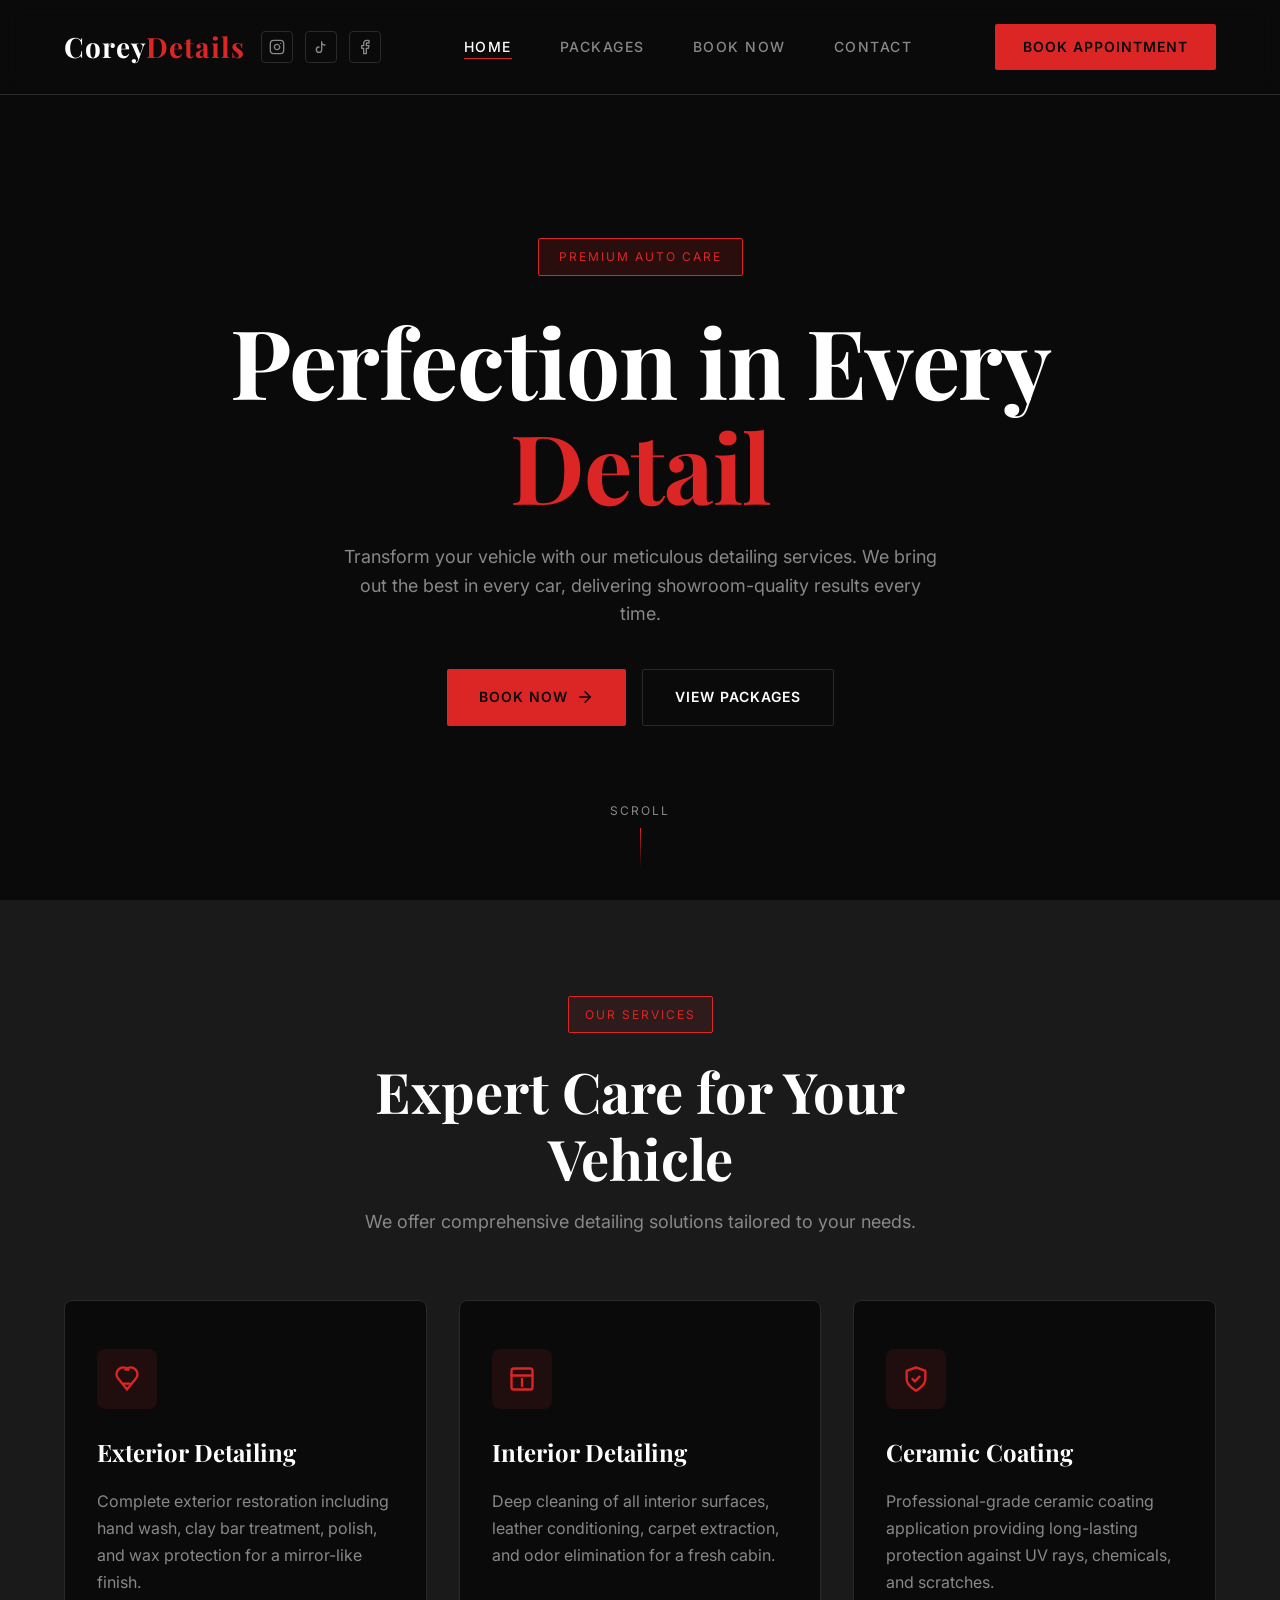
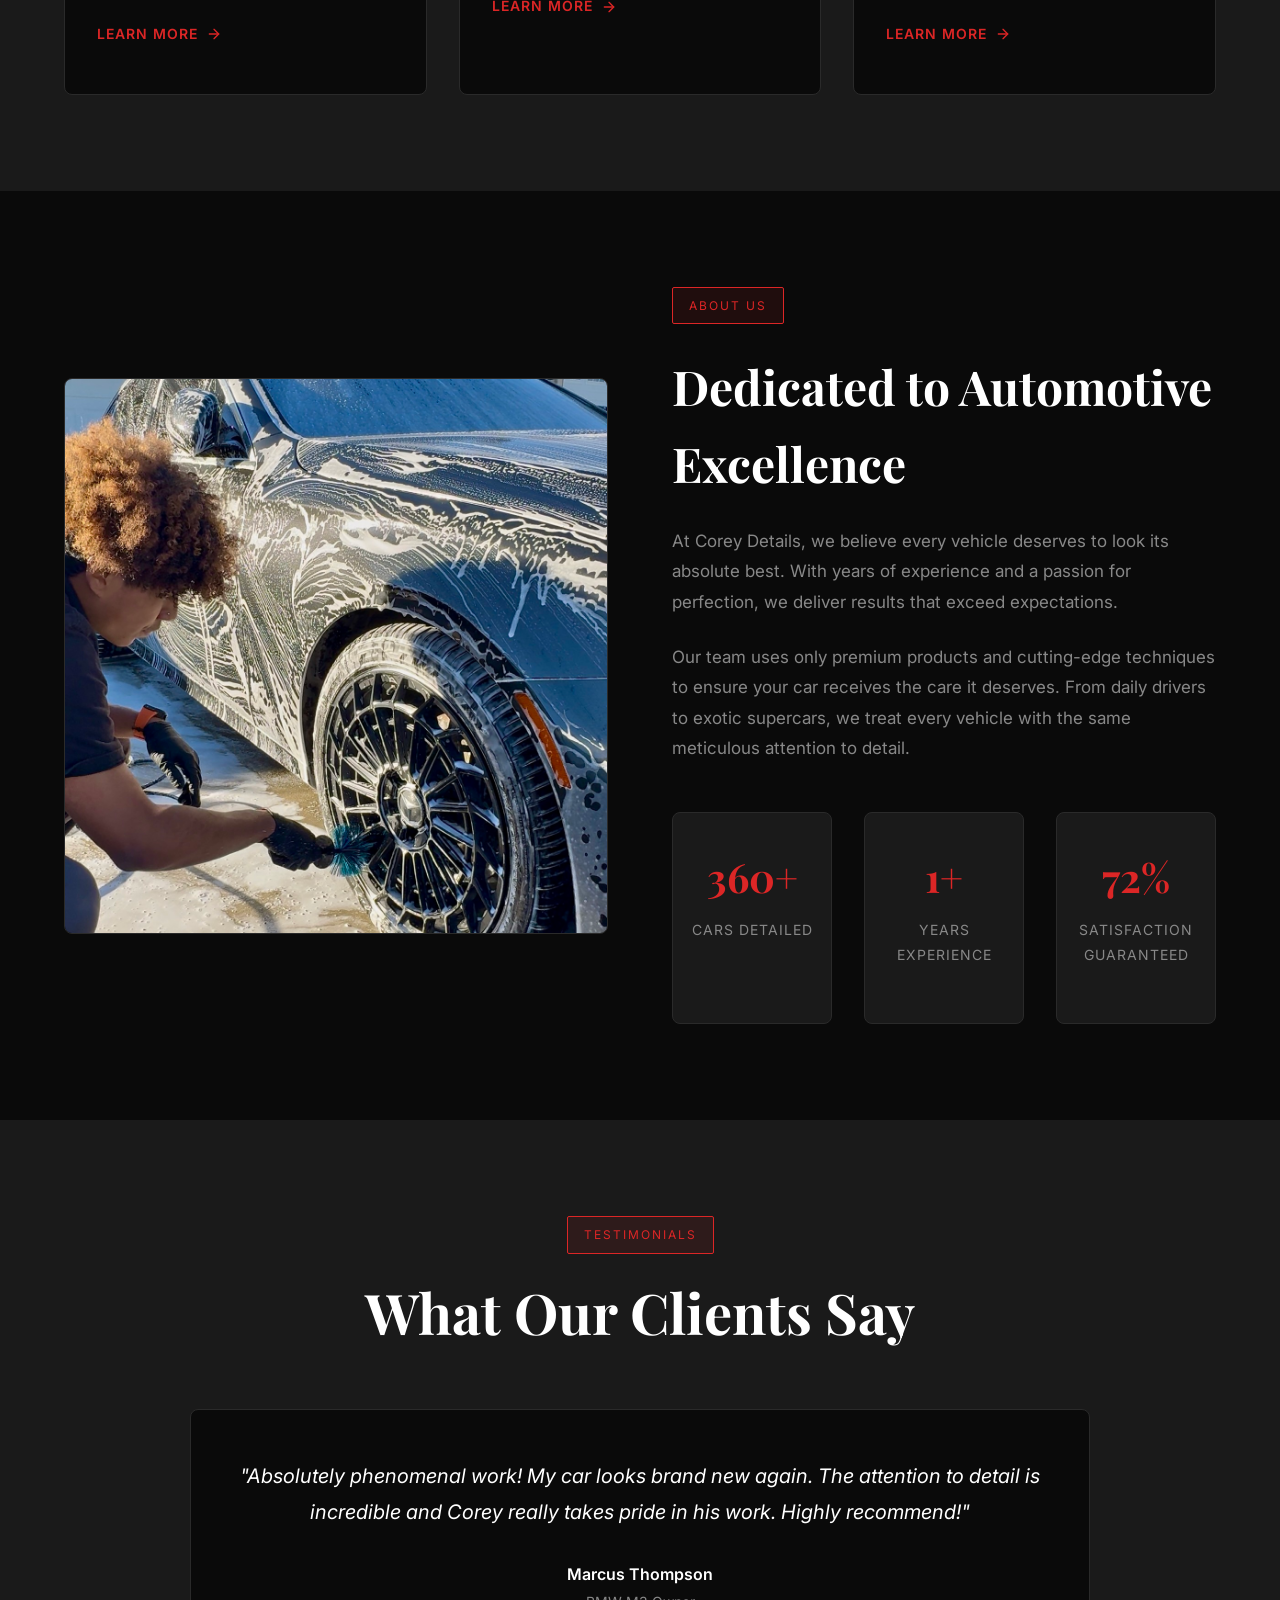
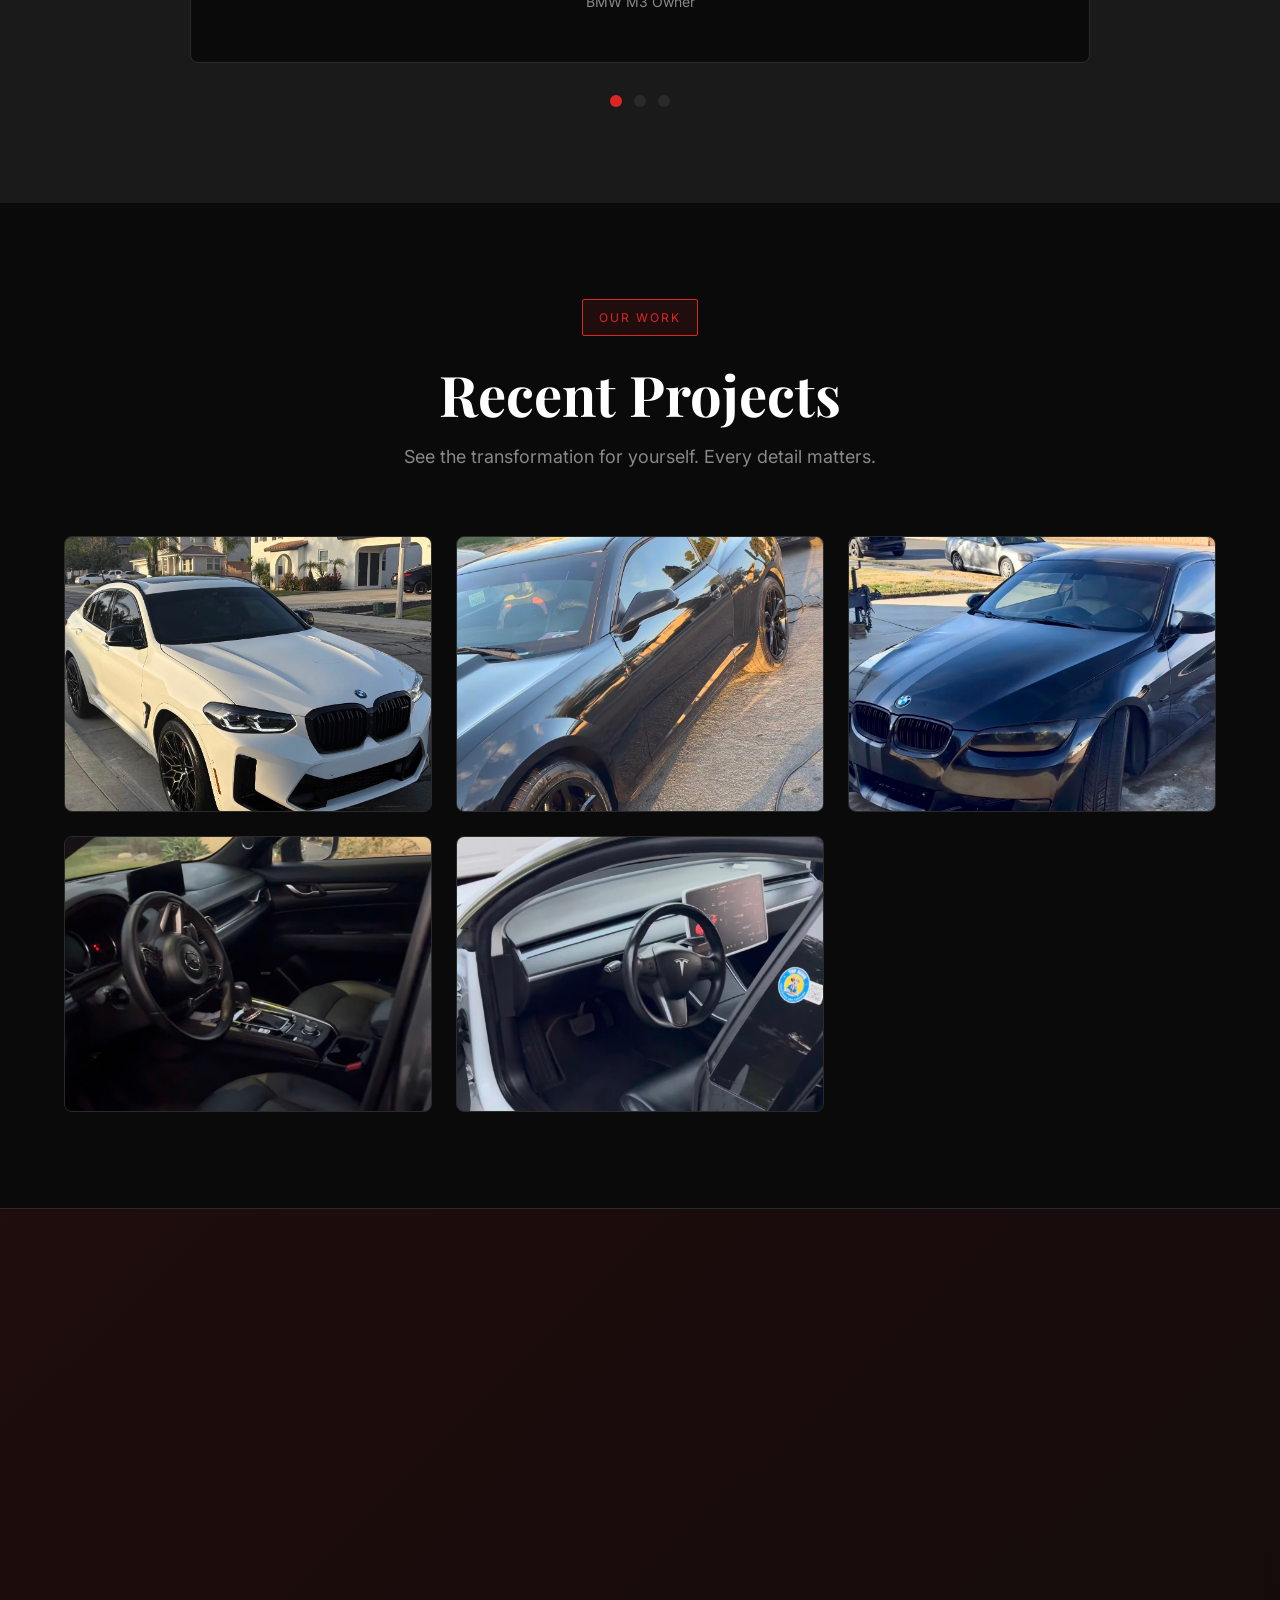
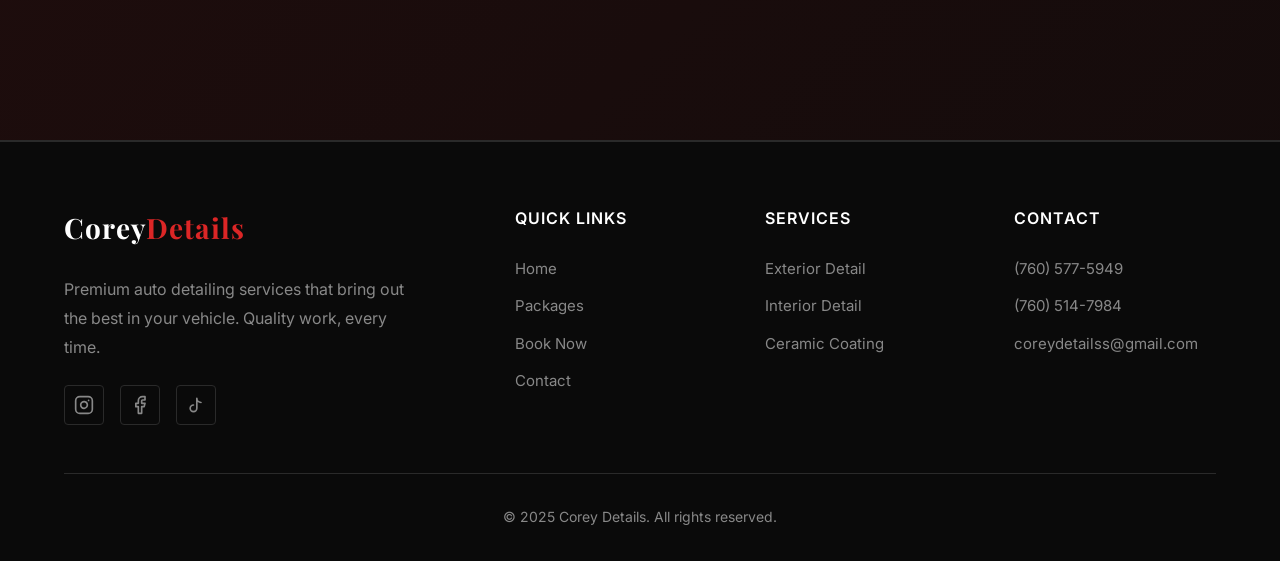
==== commit 0d50fa80: "Update index.html" ====
--- a/index.html
+++ b/index.html
@@ -3,8 +3,8 @@
 <head>
   <meta charset="UTF-8">
   <meta name="viewport" content="width=device-width, initial-scale=1.0">
-  <title>Book Now | Corey Details</title>
-  <meta name="description" content="Book your auto detailing appointment online. Quick and easy scheduling for all our services.">
+  <title>Corey Details | Premium Detailing</title>
+  <meta name="description" content="Professional car detailing services. Interior, exterior and ceramic coating. Book your appointment today.">
   <link rel="icon" type="image/png" href="/assets/logo.png">
   <link rel="preconnect" href="https://fonts.googleapis.com">
   <link rel="preconnect" href="https://fonts.gstatic.com" crossorigin>
@@ -23,14 +23,14 @@
           <svg xmlns="http://www.w3.org/2000/svg" width="16" height="16" viewBox="0 0 24 24" fill="none" stroke="currentColor" stroke-width="2" stroke-linecap="round" stroke-linejoin="round"><path d="M9 12a4 4 0 1 0 4 4V4a5 5 0 0 0 5 5"/></svg>
         </a>
         <a href="https://www.facebook.com/people/Coreydetails/61583374413443/" target="_blank" aria-label="Facebook">
-          <svg xmlns="http://www.w3.org/2000/svg" width="16" height="16" viewBox="0 0 24 24" fill="none" stroke="currentColor" stroke-width="2" stroke-linecap="round" stroke-linejoin="round"><path d="M18 2h-3a5 5 0 0 0-5 5v3H7v4h3v8h4v-8h3l1-4h-4V7a1 1 0 0 1 1-1h3z"/></svg>
+          <svg xmlns="http://www.w3.org/2000/svg" width="24" height="24" viewBox="0 0 24 24" fill="none" stroke="currentColor" stroke-width="2" stroke-linecap="round" stroke-linejoin="round"><path d="M18 2h-3a5 5 0 0 0-5 5v3H7v4h3v8h4v-8h3l1-4h-4V7a1 1 0 0 1 1-1h3z"/></svg>
         </a>
       </div>
     </div>
     <ul class="nav-links">
-      <li><a href="https://noahespii.github.io">Home</a></li>
+      <li><a href="https://noahespii.github.io" class="active">Home</a></li>
       <li><a href="/packages">Packages</a></li>
-      <li><a href="/booking" class="active">Book Now</a></li>
+      <li><a href="/booking">Book Now</a></li>
       <li><a href="/contact">Contact</a></li>
     </ul>
     <a href="/booking" class="nav-cta">Book Appointment</a>
@@ -41,49 +41,188 @@
     </div>
   </nav>
 
-  <header class="page-header">
-    <span class="section-tag">Schedule</span>
-    <h1>Book Your Appointment</h1>
-    <p>Select your preferred service and time. We'll take care of the rest.</p>
-  </header>
-
-  <section class="booking-section">
-    <div class="booking-intro fade-in">
-      <h2>Easy Online Booking</h2>
-      <p>Use our convenient booking system to schedule your detailing appointment. Choose your package, pick a date and time that works for you.</p>
-    </div>
-
-    <div class="booksy-widget fade-in" style="text-align: center; padding: 3rem 2rem; background: var(--color-bg-secondary); border-radius: 8px; border: 1px solid var(--color-border);">
-      <a href="https://coreydetails.booksy.com" class="btn btn-primary" target="_blank" style="font-size: 1.125rem; padding: 1.25rem 2.5rem;">Book Now on Booksy</a>
-      <p style="margin-top: 1rem; color: var(--color-text-muted);">Click above to schedule your appointment through Booksy</p>
-    </div>
-
-    <div class="booking-info">
-      <div class="booking-info-card fade-in">
-        <svg xmlns="http://www.w3.org/2000/svg" width="24" height="24" viewBox="0 0 24 24" fill="none" stroke="currentColor" stroke-width="2" stroke-linecap="round" stroke-linejoin="round"><rect width="18" height="18" x="3" y="4" rx="2" ry="2"/><line x1="16" x2="16" y1="2" y2="6"/><line x1="8" x2="8" y1="2" y2="6"/><line x1="3" x2="21" y1="10" y2="10"/></svg>
-        <h4>Flexible Scheduling</h4>
-        <p>Book any day of the week. We offer appointments that fit your schedule.</p>
-      </div>
-      <div class="booking-info-card fade-in">
-        <svg xmlns="http://www.w3.org/2000/svg" width="24" height="24" viewBox="0 0 24 24" fill="none" stroke="currentColor" stroke-width="2" stroke-linecap="round" stroke-linejoin="round"><path d="M12 22s8-4 8-10V5l-8-3-8 3v7c0 6 8 10 8 10"/></svg>
-        <h4>Secure Booking</h4>
-        <p>Your information is safe with us. We never share your details.</p>
-      </div>
-      <div class="booking-info-card fade-in">
-        <svg xmlns="http://www.w3.org/2000/svg" width="24" height="24" viewBox="0 0 24 24" fill="none" stroke="currentColor" stroke-width="2" stroke-linecap="round" stroke-linejoin="round"><path d="M22 16.92v3a2 2 0 0 1-2.18 2 19.79 19.79 0 0 1-8.63-3.07 19.5 19.5 0 0 1-6-6 19.79 19.79 0 0 1-3.07-8.67A2 2 0 0 1 4.11 2h3a2 2 0 0 1 2 1.72 12.84 12.84 0 0 0 .7 2.81 2 2 0 0 1-.45 2.11L8.09 9.91a16 16 0 0 0 6 6l1.27-1.27a2 2 0 0 1 2.11-.45 12.84 12.84 0 0 0 2.81.7A2 2 0 0 1 22 16.92z"/></svg>
-        <h4>Confirmation</h4>
-        <p>Receive instant confirmation via email and SMS reminder before your appointment.</p>
+  <section class="hero">
+    <div class="hero-bg">
+      <video autoplay muted loop playsinline onerror="this.style.display='none'; this.nextElementSibling.style.display='block';">
+        <source src="assets/background.mp4" type="video/mp4">
+      </video>
+      <img src="/placeholder.svg?height=1080&width=1920" alt="Luxury car detailing" style="display:none;">
+    </div>
+    <div class="hero-content">
+      <span class="hero-badge">Premium Auto Care</span>
+      <h1>Perfection in Every <span>Detail</span></h1>
+      <p>Transform your vehicle with our meticulous detailing services. We bring out the best in every car, delivering showroom-quality results every time.</p>
+      <div class="hero-buttons">
+        <a href="/booking" class="btn btn-primary">
+          Book Now
+          <svg xmlns="http://www.w3.org/2000/svg" width="18" height="18" viewBox="0 0 24 24" fill="none" stroke="currentColor" stroke-width="2" stroke-linecap="round" stroke-linejoin="round"><path d="M5 12h14"/><path d="m12 5 7 7-7 7"/></svg>
+        </a>
+        <a href="/packages" class="btn btn-secondary">View Packages</a>
+      </div>
+    </div>
+    <div class="scroll-indicator">
+      Scroll
+      <span></span>
+    </div>
+  </section>
+
+  <section class="services" id="services">
+    <div class="section-header">
+      <span class="section-tag">Our Services</span>
+      <h2>Expert Care for Your Vehicle</h2>
+      <p>We offer comprehensive detailing solutions tailored to your needs.</p>
+    </div>
+    <div class="services-grid">
+      <div class="service-card fade-in">
+        <div class="service-icon">
+          <svg xmlns="http://www.w3.org/2000/svg" width="24" height="24" viewBox="0 0 24 24" fill="none" stroke="currentColor" stroke-width="2" stroke-linecap="round" stroke-linejoin="round"><path d="M14 16H9m10.55-4.36L12 21l-7.55-9.36A5.78 5.78 0 0 1 3 8a6 6 0 0 1 6-6c1.67 0 3.23.69 4.36 1.9L12 4l-1.36-.1A6 6 0 0 1 15 2a6 6 0 0 1 6 6 5.78 5.78 0 0 1-1.45 3.64Z"/></svg>
+        </div>
+        <h3>Exterior Detailing</h3>
+        <p>Complete exterior restoration including hand wash, clay bar treatment, polish, and wax protection for a mirror-like finish.</p>
+        <a href="/packages" class="service-link">
+          Learn More
+          <svg xmlns="http://www.w3.org/2000/svg" width="16" height="16" viewBox="0 0 24 24" fill="none" stroke="currentColor" stroke-width="2" stroke-linecap="round" stroke-linejoin="round"><path d="M5 12h14"/><path d="m12 5 7 7-7 7"/></svg>
+        </a>
+      </div>
+      <div class="service-card fade-in">
+        <div class="service-icon">
+          <svg xmlns="http://www.w3.org/2000/svg" width="24" height="24" viewBox="0 0 24 24" fill="none" stroke="currentColor" stroke-width="2" stroke-linecap="round" stroke-linejoin="round"><path d="M3 9h18v10a2 2 0 0 1-2 2H5a2 2 0 0 1-2-2V9Z"/><path d="M3 9V5a2 2 0 0 1 2-2h14a2 2 0 0 1 2 2v4"/><path d="M12 12v6"/></svg>
+        </div>
+        <h3>Interior Detailing</h3>
+        <p>Deep cleaning of all interior surfaces, leather conditioning, carpet extraction, and odor elimination for a fresh cabin.</p>
+        <a href="/packages" class="service-link">
+          Learn More
+          <svg xmlns="http://www.w3.org/2000/svg" width="16" height="16" viewBox="0 0 24 24" fill="none" stroke="currentColor" stroke-width="2" stroke-linecap="round" stroke-linejoin="round"><path d="M5 12h14"/><path d="m12 5 7 7-7 7"/></svg>
+        </a>
+      </div>
+      <div class="service-card fade-in">
+        <div class="service-icon">
+          <svg xmlns="http://www.w3.org/2000/svg" width="24" height="24" viewBox="0 0 24 24" fill="none" stroke="currentColor" stroke-width="2" stroke-linecap="round" stroke-linejoin="round"><path d="M12 22s8-4 8-10V5l-8-3-8 3v7c0 6 8 10 8 10"/><path d="m9 12 2 2 4-4"/></svg>
+        </div>
+        <h3>Ceramic Coating</h3>
+        <p>Professional-grade ceramic coating application providing long-lasting protection against UV rays, chemicals, and scratches.</p>
+        <a href="/packages" class="service-link">
+          Learn More
+          <svg xmlns="http://www.w3.org/2000/svg" width="16" height="16" viewBox="0 0 24 24" fill="none" stroke="currentColor" stroke-width="2" stroke-linecap="round" stroke-linejoin="round"><path d="M5 12h14"/><path d="m12 5 7 7-7 7"/></svg>
+        </a>
+      </div>
+    </div>
+  </section>
+
+  <section class="about fade-in" style="padding: 6rem 5%;">
+    <div class="about-image">
+      <img src="assets/aboutus.png" alt="Corey detailing a car" onerror="this.src='/placeholder.svg?height=600&width=800'">
+    </div>
+    <div class="about-content">
+      <span class="section-tag">About Us</span>
+      <h2>Dedicated to Automotive Excellence</h2>
+      <p>At Corey Details, we believe every vehicle deserves to look its absolute best. With years of experience and a passion for perfection, we deliver results that exceed expectations.</p>
+      <p>Our team uses only premium products and cutting-edge techniques to ensure your car receives the care it deserves. From daily drivers to exotic supercars, we treat every vehicle with the same meticulous attention to detail.</p>
+      <div class="stats">
+        <div class="stat">
+          <h4>500+</h4>
+          <p>Cars Detailed</p>
+        </div>
+        <div class="stat">
+          <h4>2+</h4>
+          <p>Years Experience</p>
+        </div>
+        <div class="stat">
+          <h4>100%</h4>
+          <p>Satisfaction Guaranteed</p>
+        </div>
+      </div>
+    </div>
+  </section>
+
+  <section class="testimonials">
+    <div class="section-header">
+      <span class="section-tag">Testimonials</span>
+      <h2>What Our Clients Say</h2>
+    </div>
+    <div class="testimonials-slider">
+      <div class="testimonial fade-in">
+        <p class="testimonial-text">"Absolutely phenomenal work! My car looks brand new again. The attention to detail is incredible and Corey really takes pride in his work. Highly recommend!"</p>
+        <div class="testimonial-author">
+          <div class="testimonial-author-info">
+            <h4>Marcus Thompson</h4>
+            <p>BMW M3 Owner</p>
+          </div>
+        </div>
+      </div>
+      <div class="testimonial fade-in" style="display: none;">
+        <p class="testimonial-text">"Best detailing service I've ever used. My truck was covered in desert dust and dirt, and Corey got it looking immaculate. The clay treatment made such a huge difference!"</p>
+        <div class="testimonial-author">
+          <div class="testimonial-author-info">
+            <h4>Jessica Rivera</h4>
+            <p>Ford F-150 Owner</p>
+          </div>
+        </div>
+      </div>
+      <div class="testimonial fade-in" style="display: none;">
+        <p class="testimonial-text">"I've taken my Mustang to several detailers over the years, but none compare to Corey Details. The wax finish is unbelievable and the interior looks factory fresh. Worth every penny!"</p>
+        <div class="testimonial-author">
+          <div class="testimonial-author-info">
+            <h4>David Chen</h4>
+            <p>Mustang GT Owner</p>
+          </div>
+        </div>
+      </div>
+      <div class="testimonial-dots">
+        <button class="active" aria-label="Testimonial 1"></button>
+        <button aria-label="Testimonial 2"></button>
+        <button aria-label="Testimonial 3"></button>
+      </div>
+    </div>
+  </section>
+
+  <section class="gallery">
+    <div class="section-header">
+      <span class="section-tag">Our Work</span>
+      <h2>Recent Projects</h2>
+      <p>See the transformation for yourself. Every detail matters.</p>
+    </div>
+    <div class="gallery-grid">
+      <div class="gallery-item fade-in">
+        <img src="assets/mainpicture.jpg" alt="Main project showcase" onerror="this.src='/placeholder.svg?height=600&width=800'">
+        <div class="gallery-overlay">
+          <svg xmlns="http://www.w3.org/2000/svg" width="24" height="24" viewBox="0 0 24 24" fill="none" stroke="currentColor" stroke-width="2" stroke-linecap="round" stroke-linejoin="round"><circle cx="11" cy="11" r="8"/><path d="m21 21-4.3-4.3"/><path d="M11 8v6"/><path d="M8 11h6"/></svg>
+        </div>
+      </div>
+      <div class="gallery-item fade-in">
+        <img src="assets/picture1.jpg" alt="Detailing project 1" onerror="this.src='/placeholder.svg?height=400&width=400'">
+        <div class="gallery-overlay">
+          <svg xmlns="http://www.w3.org/2000/svg" width="24" height="24" viewBox="0 0 24 24" fill="none" stroke="currentColor" stroke-width="2" stroke-linecap="round" stroke-linejoin="round"><circle cx="11" cy="11" r="8"/><path d="m21 21-4.3-4.3"/><path d="M11 8v6"/><path d="M8 11h6"/></svg>
+        </div>
+      </div>
+      <div class="gallery-item fade-in">
+        <img src="assets/picture2.jpg" alt="Detailing project 2" onerror="this.src='/placeholder.svg?height=400&width=400'">
+        <div class="gallery-overlay">
+          <svg xmlns="http://www.w3.org/2000/svg" width="24" height="24" viewBox="0 0 24 24" fill="none" stroke="currentColor" stroke-width="2" stroke-linecap="round" stroke-linejoin="round"><circle cx="11" cy="11" r="8"/><path d="m21 21-4.3-4.3"/><path d="M11 8v6"/><path d="M8 11h6"/></svg>
+        </div>
+      </div>
+      <div class="gallery-item fade-in">
+        <img src="assets/picture3.jpg" alt="Detailing project 3" onerror="this.src='/placeholder.svg?height=400&width=400'">
+        <div class="gallery-overlay">
+          <svg xmlns="http://www.w3.org/2000/svg" width="24" height="24" viewBox="0 0 24 24" fill="none" stroke="currentColor" stroke-width="2" stroke-linecap="round" stroke-linejoin="round"><circle cx="11" cy="11" r="8"/><path d="m21 21-4.3-4.3"/><path d="M11 8v6"/><path d="M8 11h6"/></svg>
+        </div>
+      </div>
+      <div class="gallery-item fade-in">
+        <img src="assets/picture4.jpg" alt="Detailing project 4" onerror="this.src='/placeholder.svg?height=400&width=400'">
+        <div class="gallery-overlay">
+          <svg xmlns="http://www.w3.org/2000/svg" width="24" height="24" viewBox="0 0 24 24" fill="none" stroke="currentColor" stroke-width="2" stroke-linecap="round" stroke-linejoin="round"><circle cx="11" cy="11" r="8"/><path d="m21 21-4.3-4.3"/><path d="M11 8v6"/><path d="M8 11h6"/></svg>
+        </div>
       </div>
     </div>
   </section>
 
   <section class="cta">
     <div class="cta-content fade-in">
-      <h2>Prefer to Book by Phone?</h2>
-      <p>Call us directly and we'll help you schedule the perfect appointment.</p>
-      <a href="tel:+17605775949" class="btn btn-primary">
-        <svg xmlns="http://www.w3.org/2000/svg" width="18" height="18" viewBox="0 0 24 24" fill="none" stroke="currentColor" stroke-width="2" stroke-linecap="round" stroke-linejoin="round"><path d="M22 16.92v3a2 2 0 0 1-2.18 2 19.79 19.79 0 0 1-8.63-3.07 19.5 19.5 0 0 1-6-6 19.79 19.79 0 0 1-3.07-8.67A2 2 0 0 1 4.11 2h3a2 2 0 0 1 2 1.72 12.84 12.84 0 0 0 .7 2.81 2 2 0 0 1-.45 2.11L8.09 9.91a16 16 0 0 0 6 6l1.27-1.27a2 2 0 0 1 2.11-.45 12.84 12.84 0 0 0 2.81.7A2 2 0 0 1 22 16.92z"/></svg>
-        (760) 577-5949
+      <h2>Ready to Transform Your Vehicle?</h2>
+      <p>Book your appointment today and experience the Corey Details difference. Your car deserves the best.</p>
+      <a href="/booking" class="btn btn-primary">
+        Schedule Now
+        <svg xmlns="http://www.w3.org/2000/svg" width="18" height="18" viewBox="0 0 24 24" fill="none" stroke="currentColor" stroke-width="2" stroke-linecap="round" stroke-linejoin="round"><path d="M5 12h14"/><path d="m12 5 7 7-7 7"/></svg>
       </a>
     </div>
   </section>
@@ -136,6 +275,13 @@
     </div>
   </footer>
 
+  <div id="lightbox" class="lightbox">
+    <button class="lightbox-close">&times;</button>
+    <img src="/placeholder.svg" alt="Full size image">
+    <button class="lightbox-prev">&#8249;</button>
+    <button class="lightbox-next">&#8250;</button>
+  </div>
+
   <script src="/main.js"></script>
 </body>
 </html>
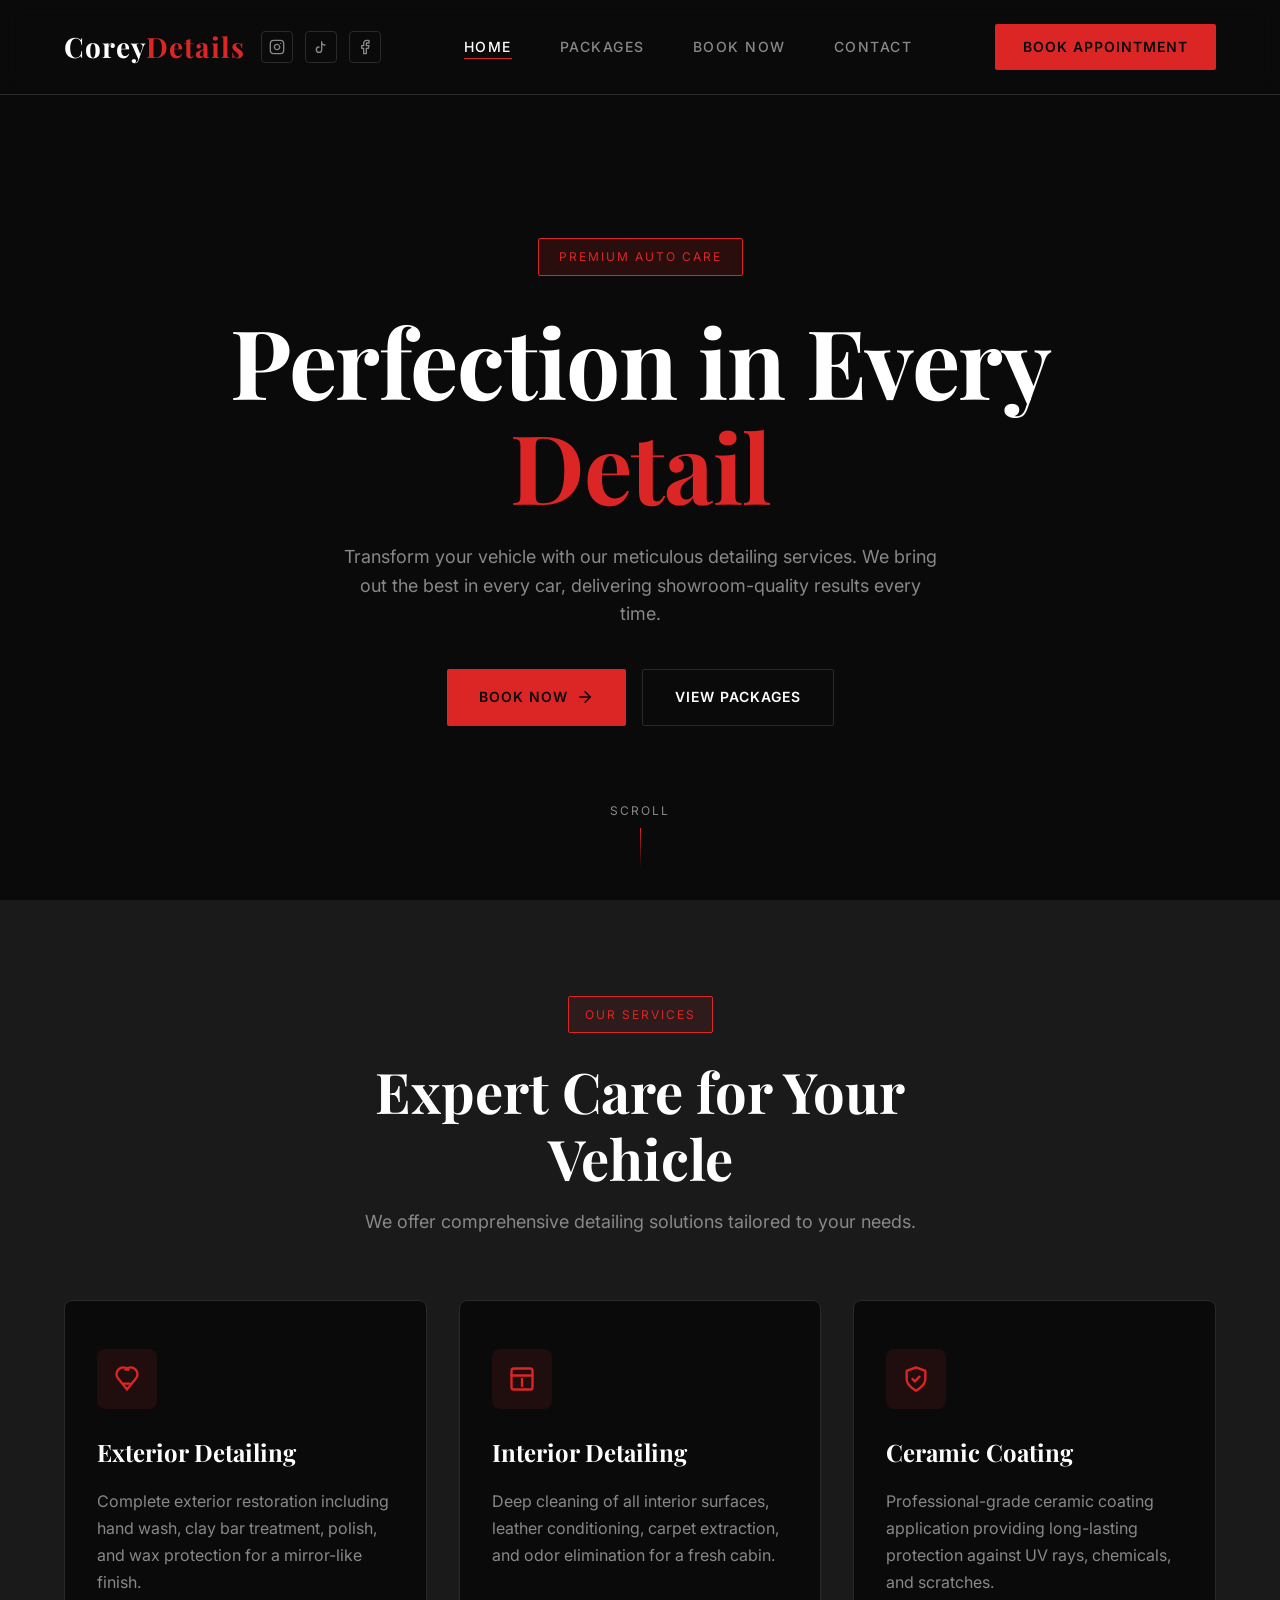
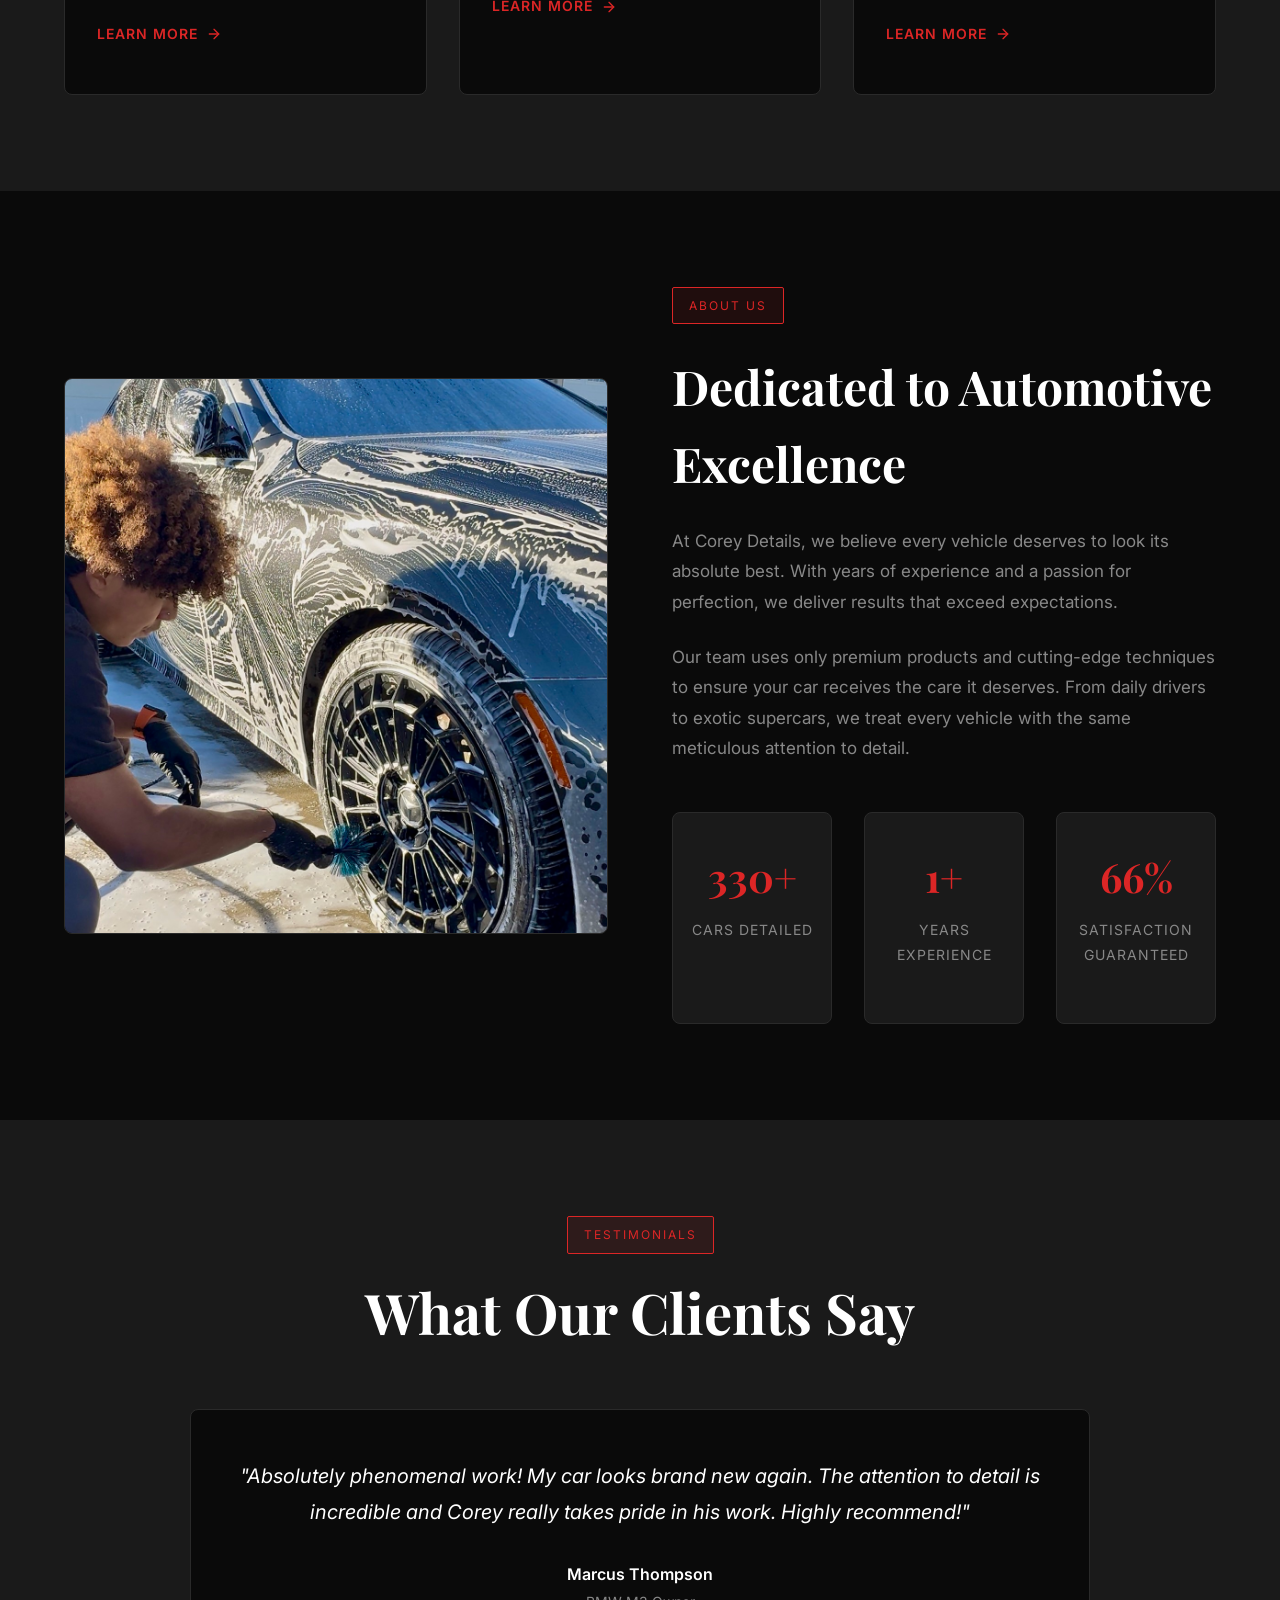
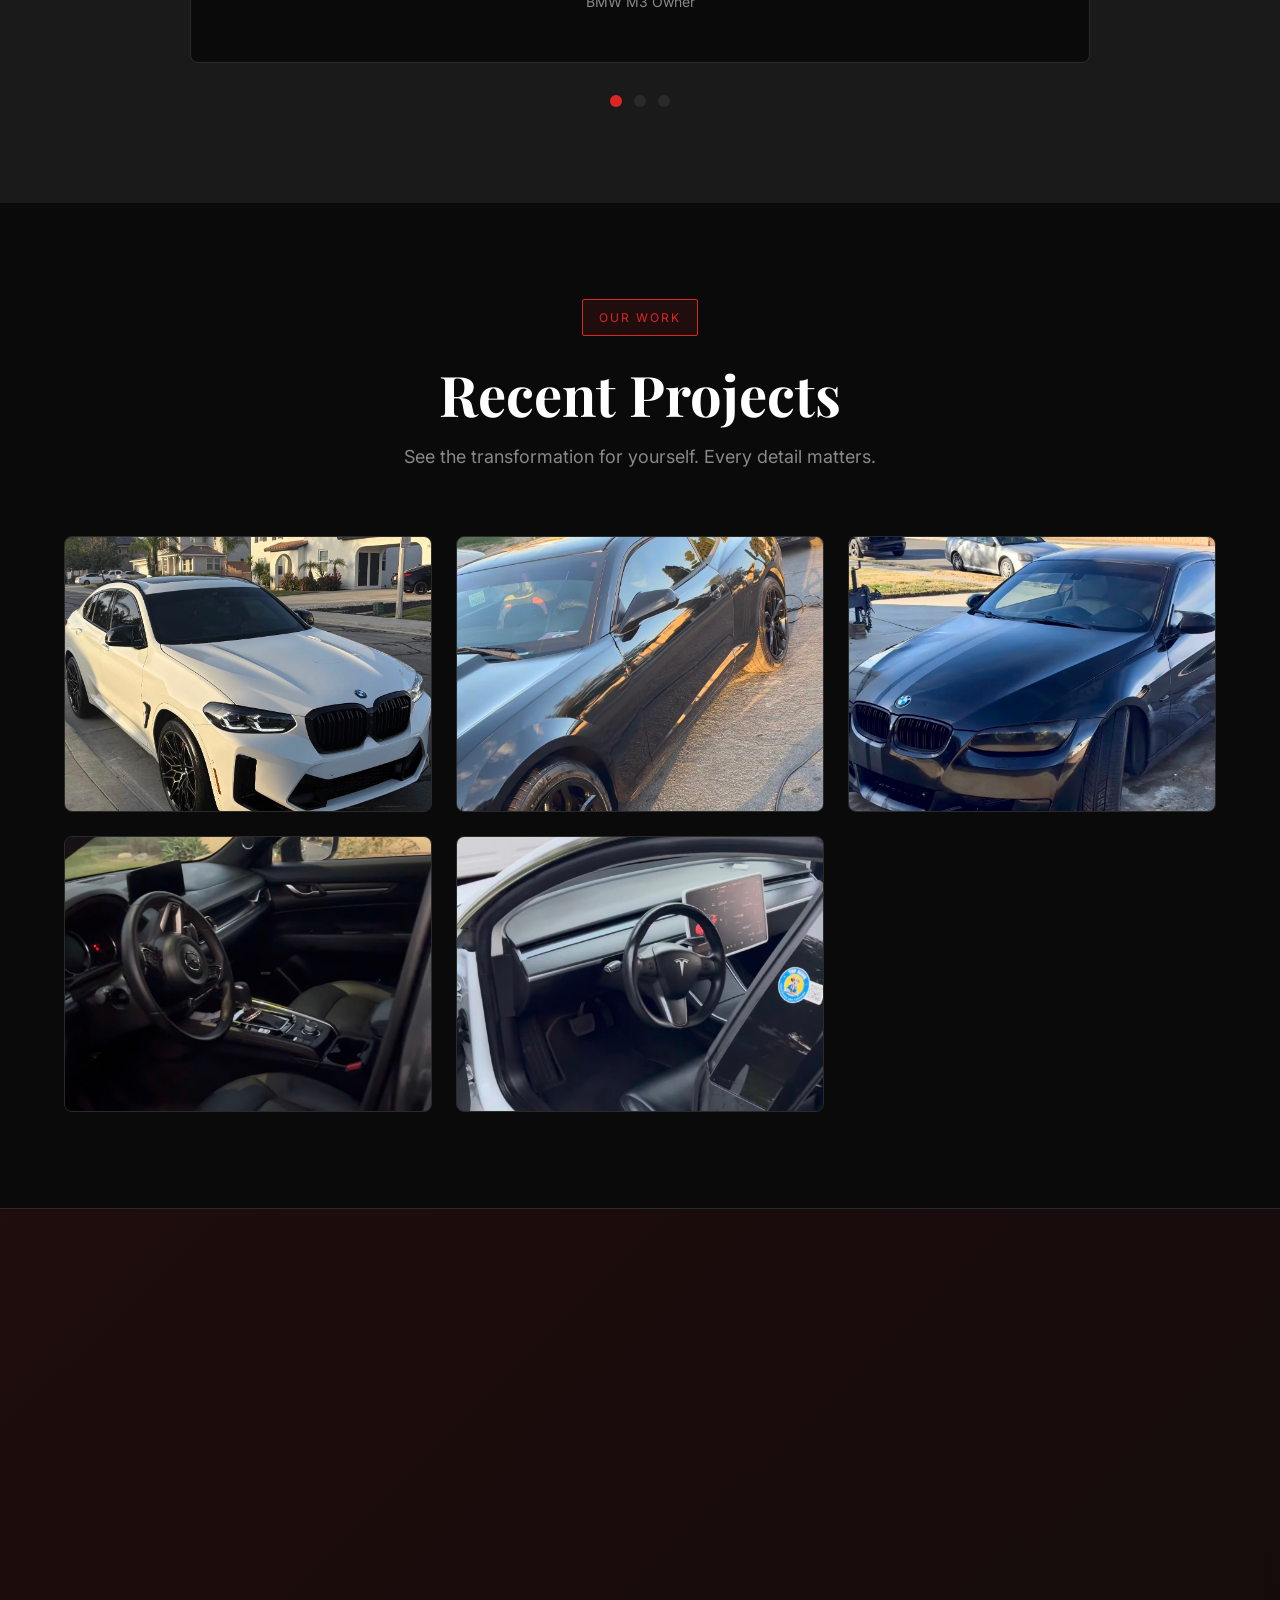
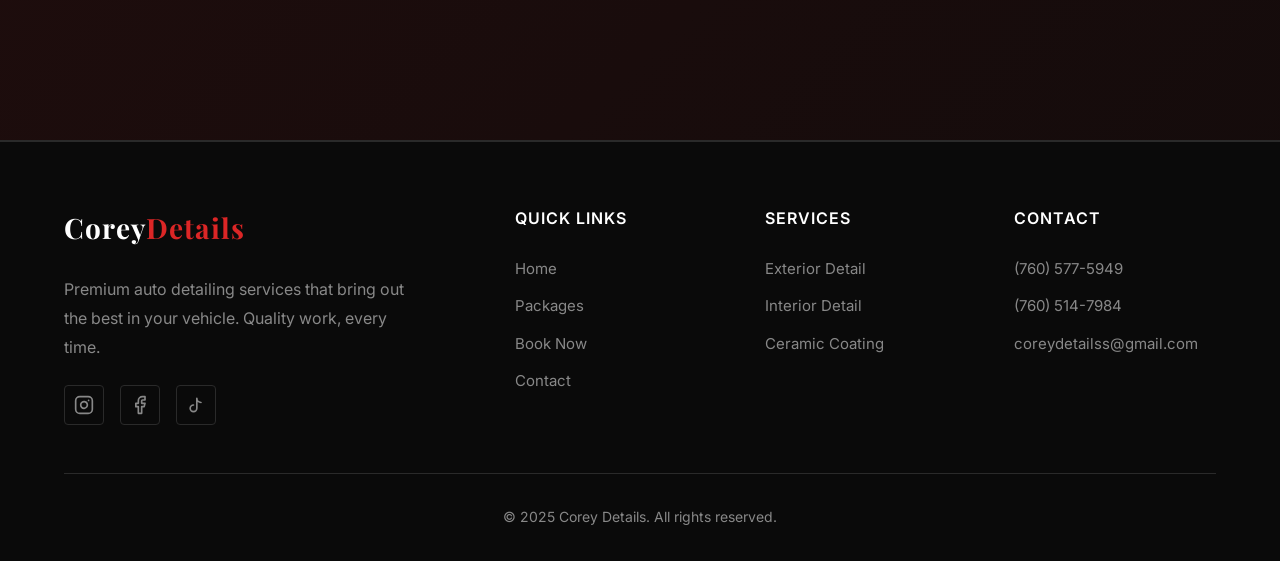
==== commit 56168621: "Update index.html" ====
--- a/index.html
+++ b/index.html
@@ -29,11 +29,11 @@
     </div>
     <ul class="nav-links">
       <li><a href="https://noahespii.github.io" class="active">Home</a></li>
-      <li><a href="/packages">Packages</a></li>
-      <li><a href="/booking">Book Now</a></li>
-      <li><a href="/contact">Contact</a></li>
+      <li><a href="/packages/">Packages</a></li>
+      <li><a href="/booking/">Book Now</a></li>
+      <li><a href="/contact/">Contact</a></li>
     </ul>
-    <a href="/booking" class="nav-cta">Book Appointment</a>
+    <a href="/booking/" class="nav-cta">Book Appointment</a>
     <div class="menu-toggle">
       <span></span>
       <span></span>
@@ -53,11 +53,11 @@
       <h1>Perfection in Every <span>Detail</span></h1>
       <p>Transform your vehicle with our meticulous detailing services. We bring out the best in every car, delivering showroom-quality results every time.</p>
       <div class="hero-buttons">
-        <a href="/booking" class="btn btn-primary">
+        <a href="/booking/" class="btn btn-primary">
           Book Now
           <svg xmlns="http://www.w3.org/2000/svg" width="18" height="18" viewBox="0 0 24 24" fill="none" stroke="currentColor" stroke-width="2" stroke-linecap="round" stroke-linejoin="round"><path d="M5 12h14"/><path d="m12 5 7 7-7 7"/></svg>
         </a>
-        <a href="/packages" class="btn btn-secondary">View Packages</a>
+        <a href="/packages/" class="btn btn-secondary">View Packages</a>
       </div>
     </div>
     <div class="scroll-indicator">
@@ -79,7 +79,7 @@
         </div>
         <h3>Exterior Detailing</h3>
         <p>Complete exterior restoration including hand wash, clay bar treatment, polish, and wax protection for a mirror-like finish.</p>
-        <a href="/packages" class="service-link">
+        <a href="/packages/" class="service-link">
           Learn More
           <svg xmlns="http://www.w3.org/2000/svg" width="16" height="16" viewBox="0 0 24 24" fill="none" stroke="currentColor" stroke-width="2" stroke-linecap="round" stroke-linejoin="round"><path d="M5 12h14"/><path d="m12 5 7 7-7 7"/></svg>
         </a>
@@ -90,7 +90,7 @@
         </div>
         <h3>Interior Detailing</h3>
         <p>Deep cleaning of all interior surfaces, leather conditioning, carpet extraction, and odor elimination for a fresh cabin.</p>
-        <a href="/packages" class="service-link">
+        <a href="/packages/" class="service-link">
           Learn More
           <svg xmlns="http://www.w3.org/2000/svg" width="16" height="16" viewBox="0 0 24 24" fill="none" stroke="currentColor" stroke-width="2" stroke-linecap="round" stroke-linejoin="round"><path d="M5 12h14"/><path d="m12 5 7 7-7 7"/></svg>
         </a>
@@ -101,7 +101,7 @@
         </div>
         <h3>Ceramic Coating</h3>
         <p>Professional-grade ceramic coating application providing long-lasting protection against UV rays, chemicals, and scratches.</p>
-        <a href="/packages" class="service-link">
+        <a href="/packages/" class="service-link">
           Learn More
           <svg xmlns="http://www.w3.org/2000/svg" width="16" height="16" viewBox="0 0 24 24" fill="none" stroke="currentColor" stroke-width="2" stroke-linecap="round" stroke-linejoin="round"><path d="M5 12h14"/><path d="m12 5 7 7-7 7"/></svg>
         </a>
@@ -220,7 +220,7 @@
     <div class="cta-content fade-in">
       <h2>Ready to Transform Your Vehicle?</h2>
       <p>Book your appointment today and experience the Corey Details difference. Your car deserves the best.</p>
-      <a href="/booking" class="btn btn-primary">
+      <a href="/booking/" class="btn btn-primary">
         Schedule Now
         <svg xmlns="http://www.w3.org/2000/svg" width="18" height="18" viewBox="0 0 24 24" fill="none" stroke="currentColor" stroke-width="2" stroke-linecap="round" stroke-linejoin="round"><path d="M5 12h14"/><path d="m12 5 7 7-7 7"/></svg>
       </a>
@@ -248,17 +248,17 @@
         <h4>Quick Links</h4>
         <ul>
           <li><a href="https://noahespii.github.io">Home</a></li>
-          <li><a href="/packages">Packages</a></li>
-          <li><a href="/booking">Book Now</a></li>
-          <li><a href="/contact">Contact</a></li>
+          <li><a href="/packages/">Packages</a></li>
+          <li><a href="/booking/">Book Now</a></li>
+          <li><a href="/contact/">Contact</a></li>
         </ul>
       </div>
       <div class="footer-column">
         <h4>Services</h4>
         <ul>
-          <li><a href="/packages">Exterior Detail</a></li>
-          <li><a href="/packages">Interior Detail</a></li>
-          <li><a href="/packages">Ceramic Coating</a></li>
+          <li><a href="/packages/">Exterior Detail</a></li>
+          <li><a href="/packages/">Interior Detail</a></li>
+          <li><a href="/packages/">Ceramic Coating</a></li>
         </ul>
       </div>
       <div class="footer-column">
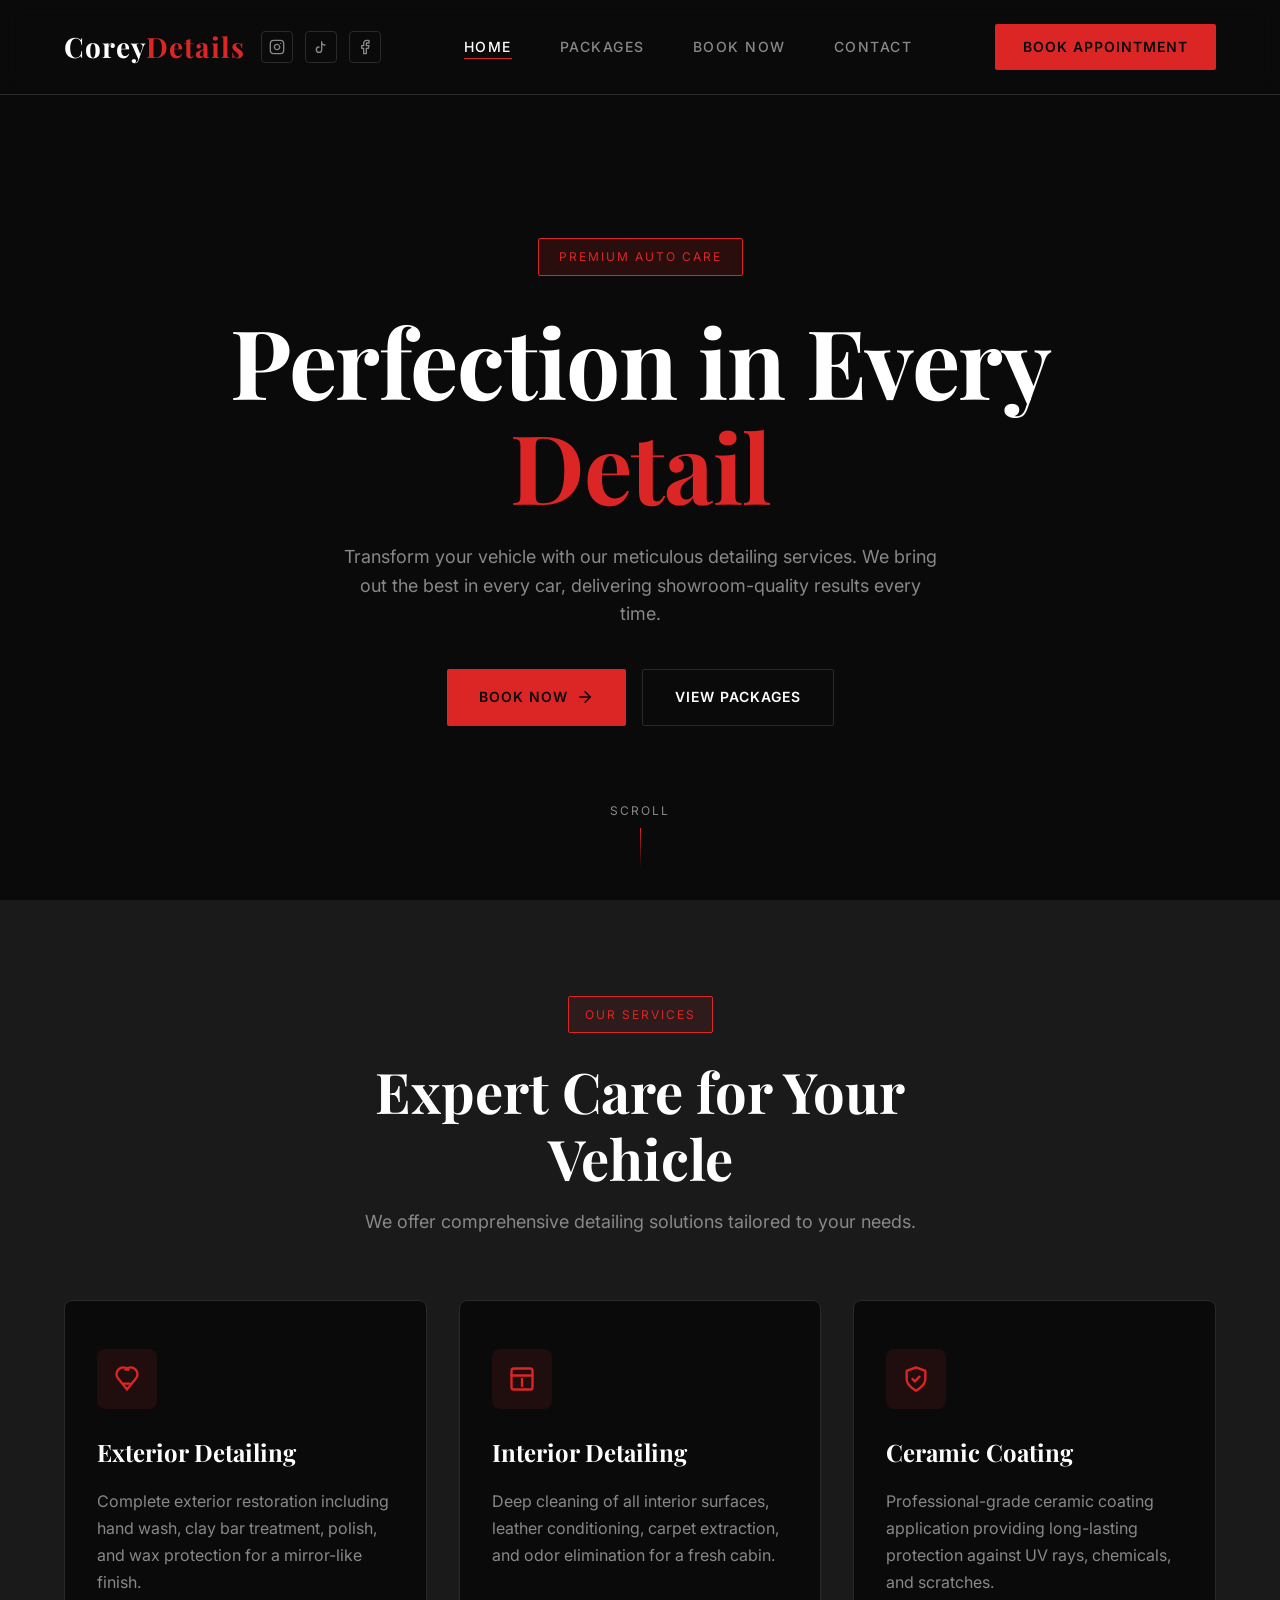
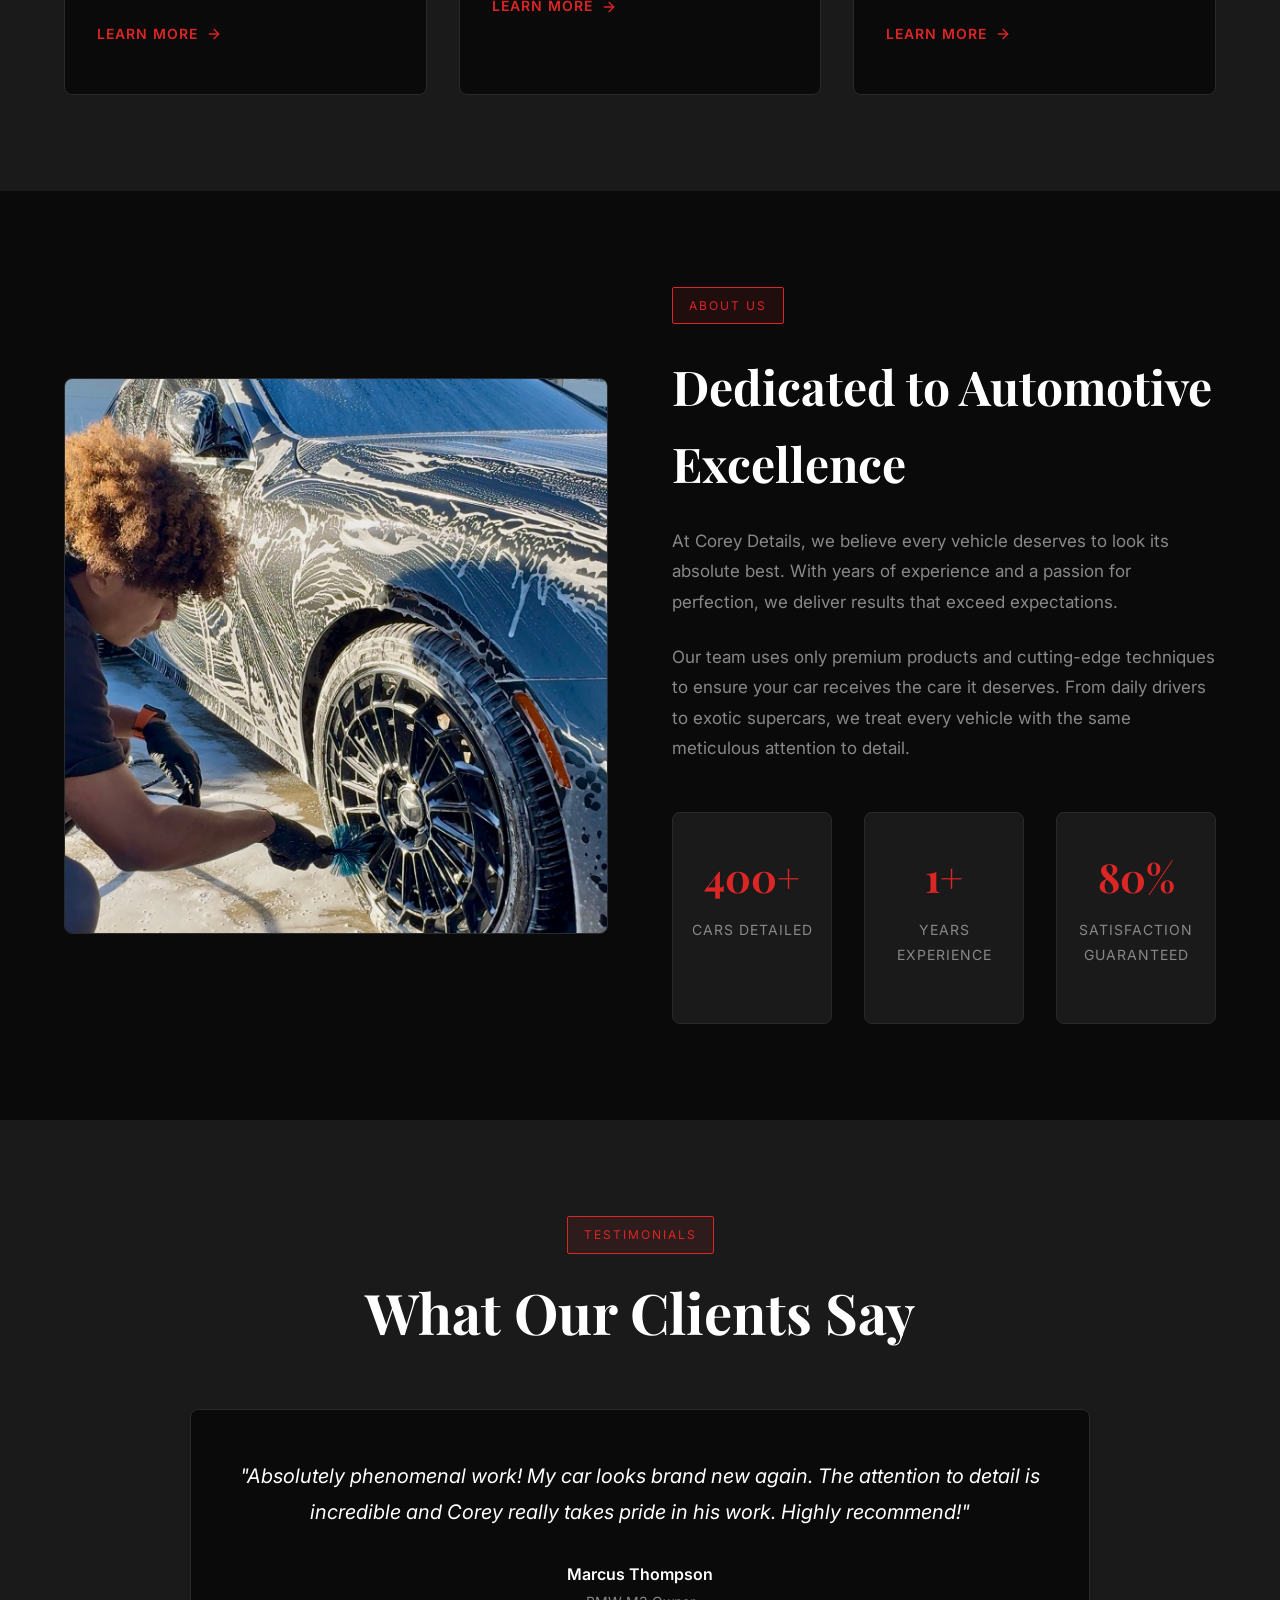
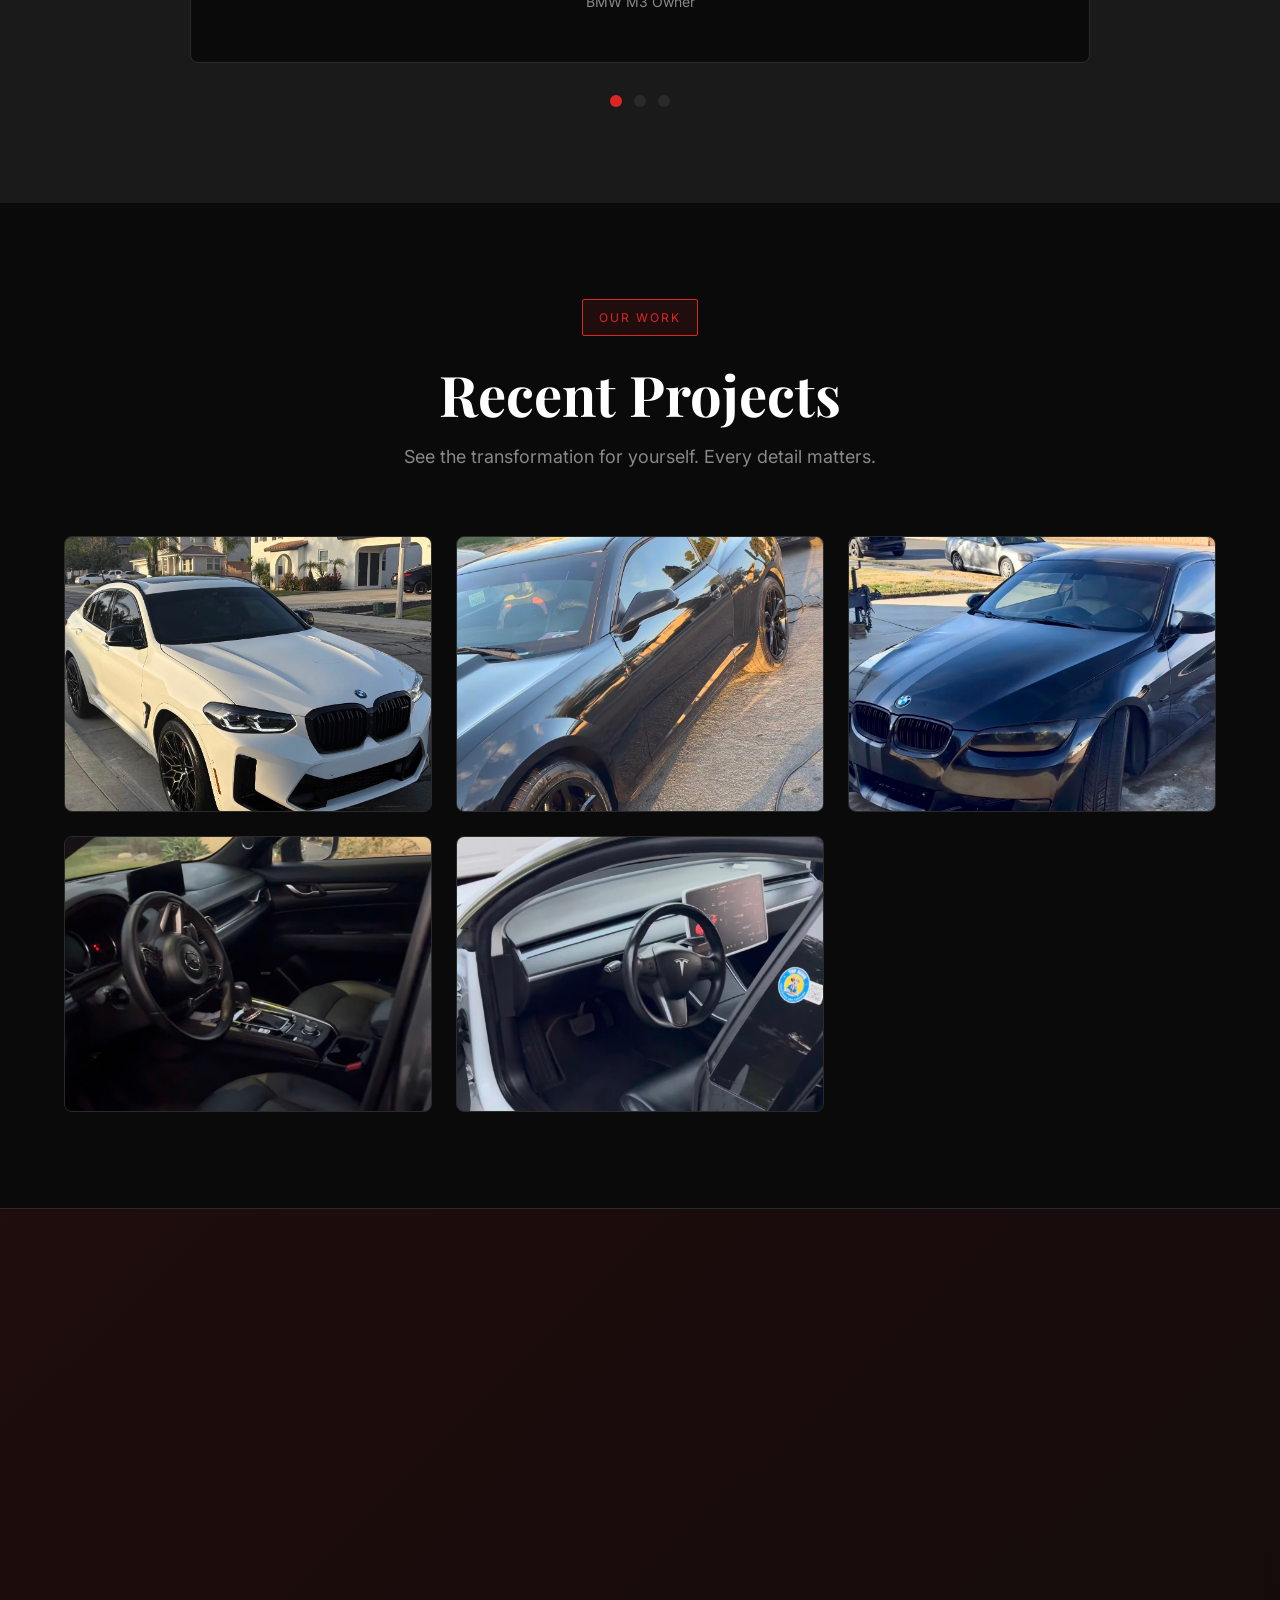
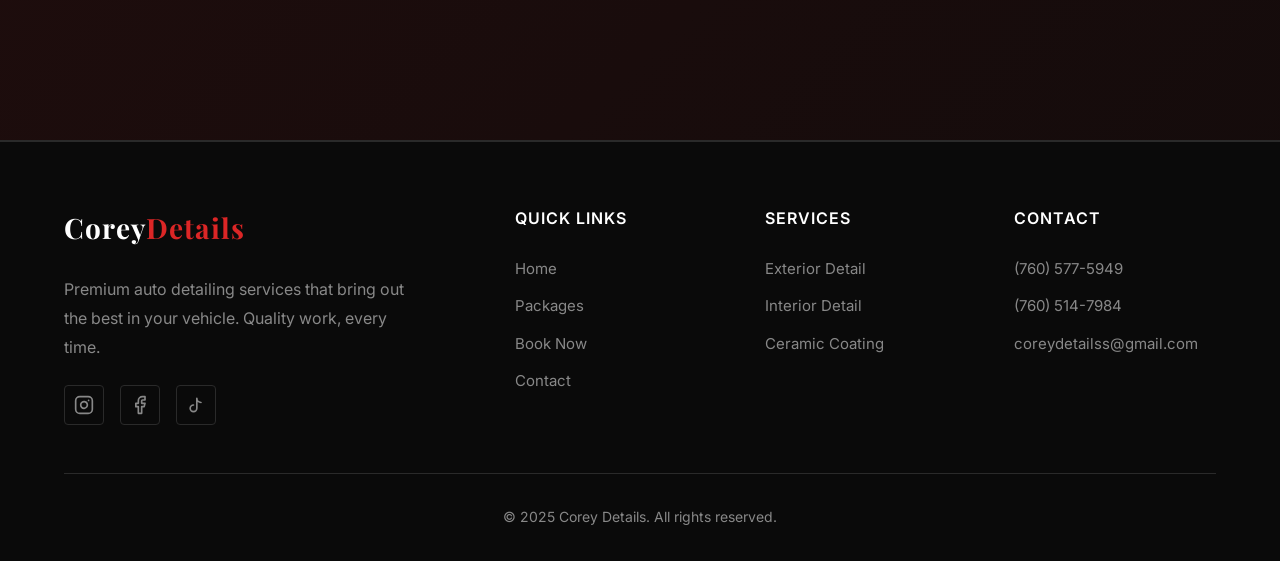
==== commit d175986b: "Update index.html" ====
--- a/index.html
+++ b/index.html
@@ -44,7 +44,7 @@
   <section class="hero">
     <div class="hero-bg">
       <video autoplay muted loop playsinline onerror="this.style.display='none'; this.nextElementSibling.style.display='block';">
-        <source src="assets/background.mp4" type="video/mp4">
+        <source src="/assets/background.mp4" type="video/mp4">
       </video>
       <img src="/placeholder.svg?height=1080&width=1920" alt="Luxury car detailing" style="display:none;">
     </div>
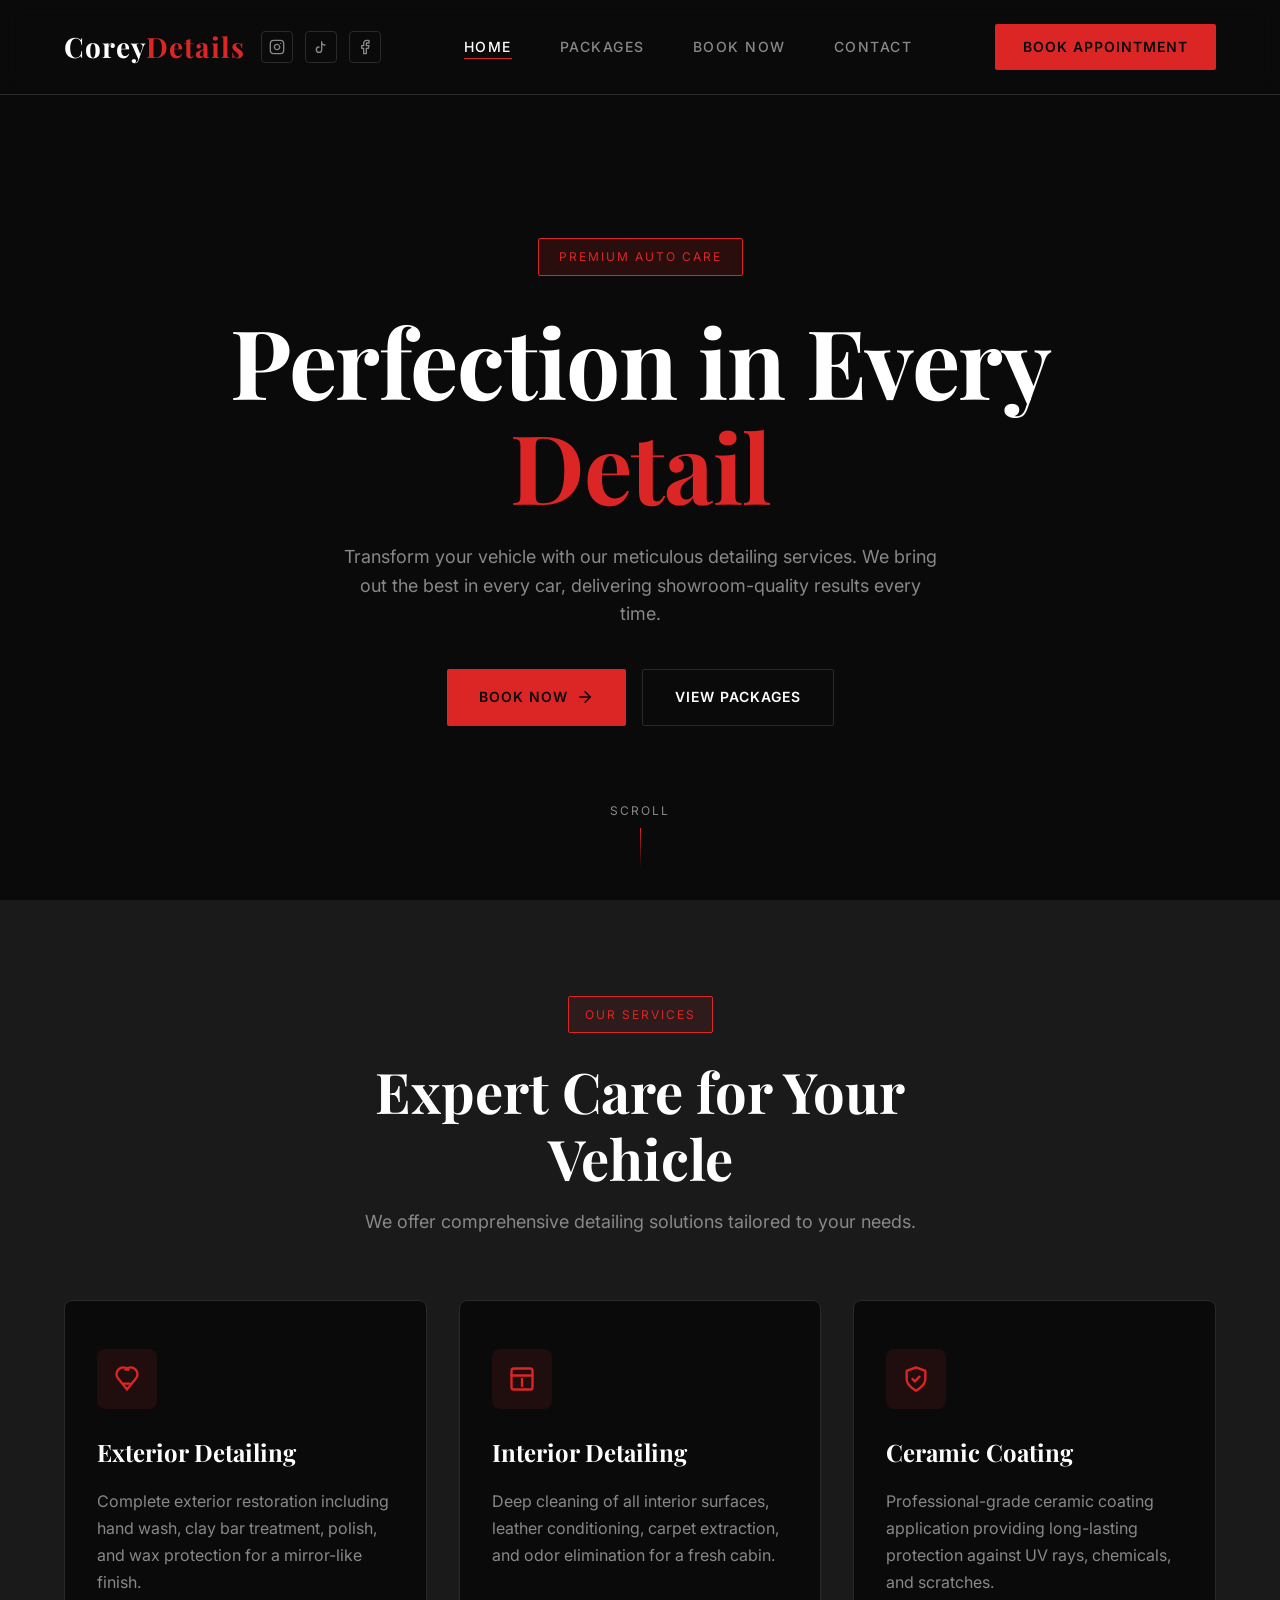
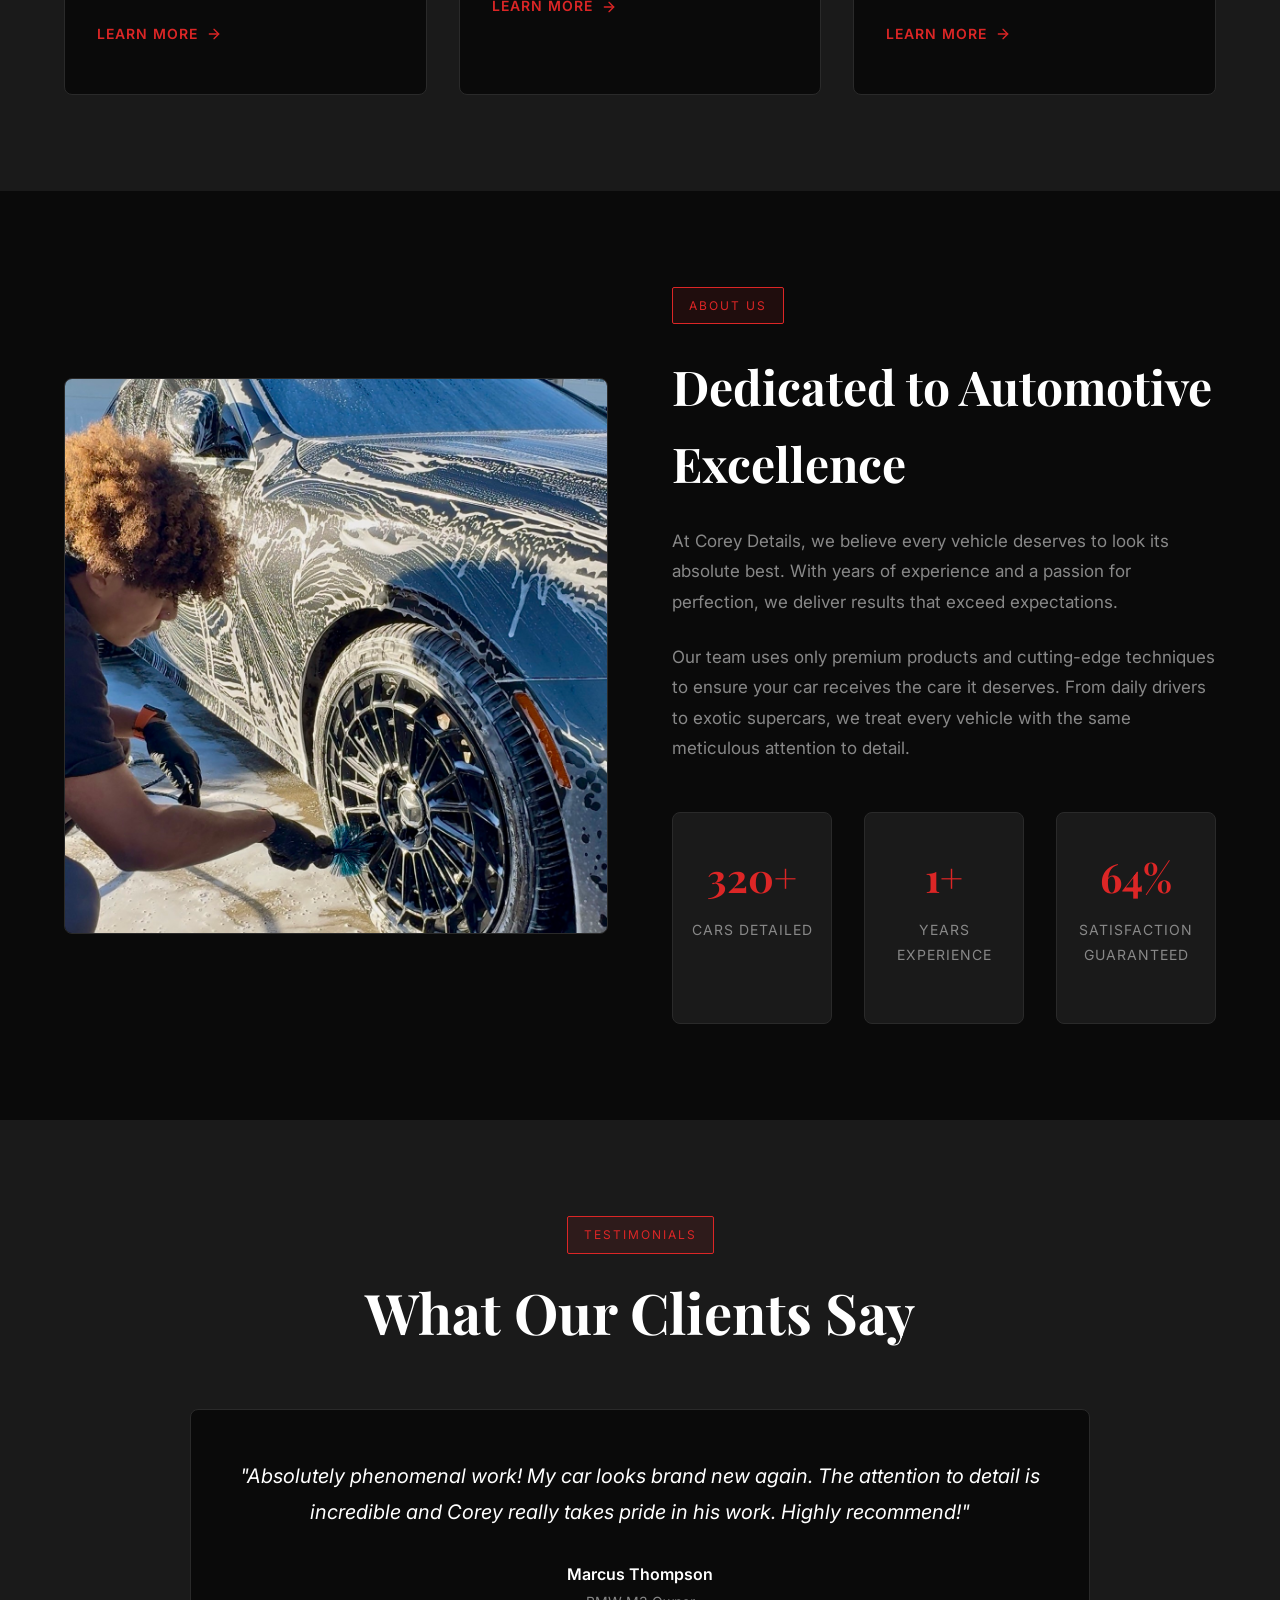
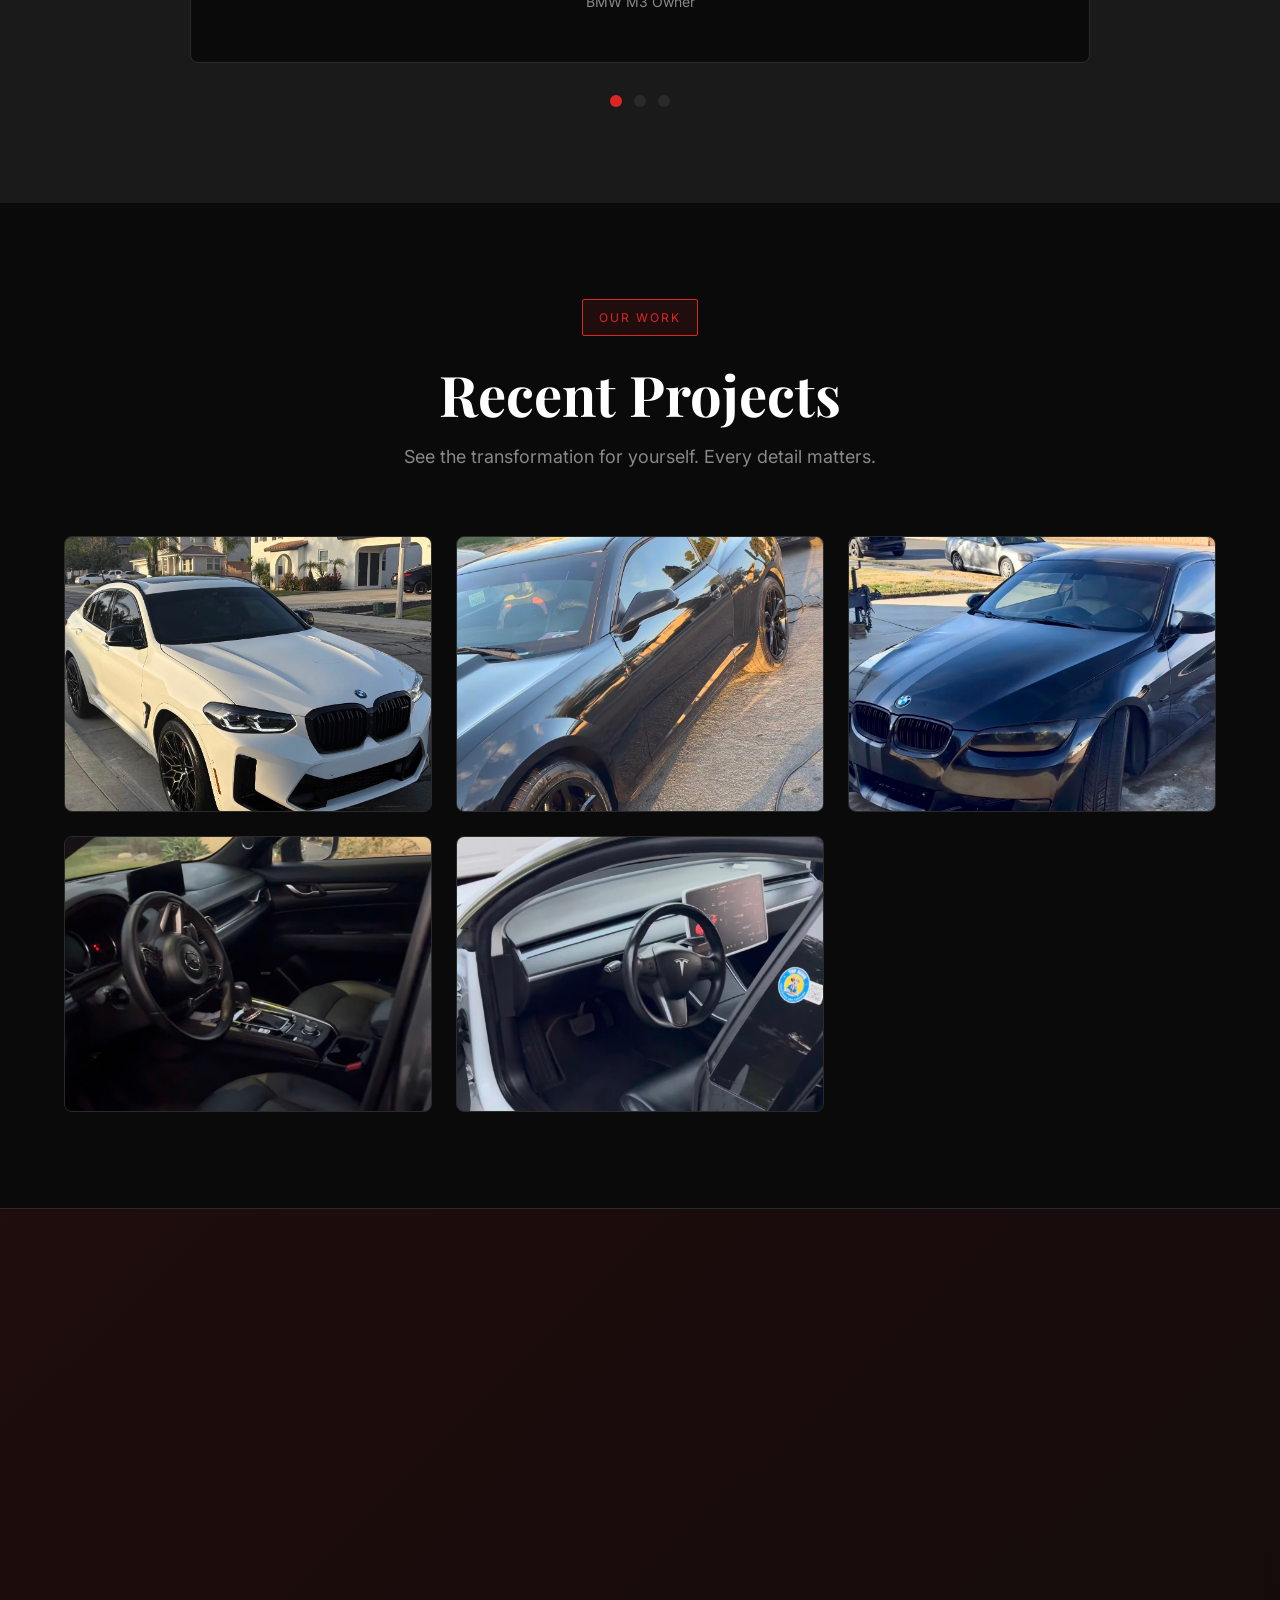
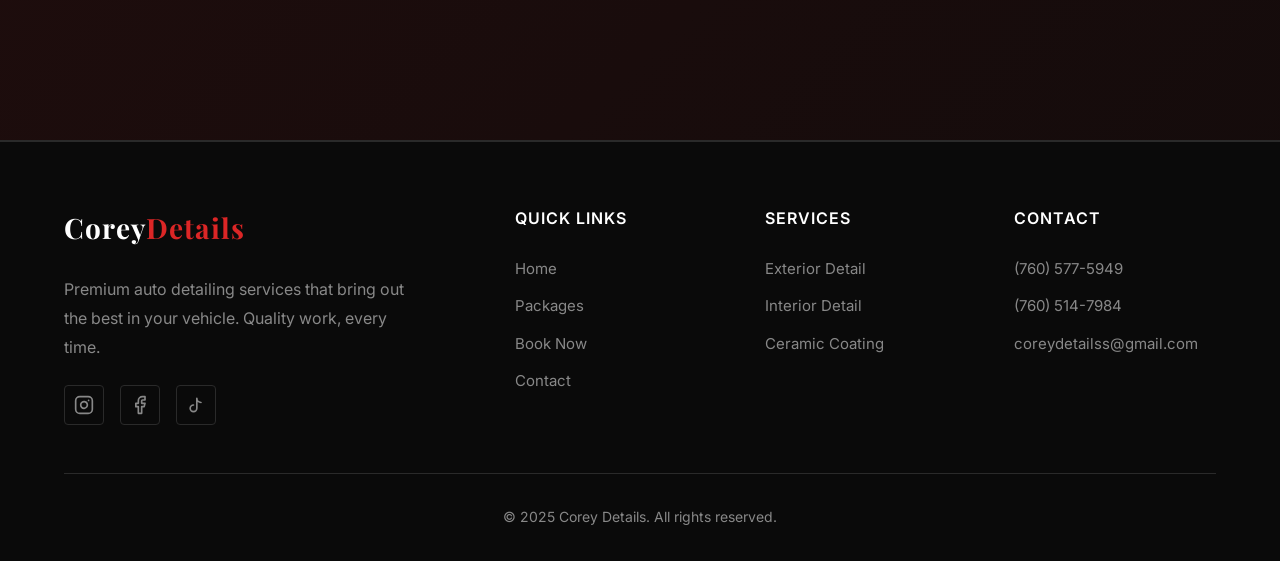
==== commit ec98b2d7: "Update index.html" ====
--- a/index.html
+++ b/index.html
@@ -43,7 +43,7 @@
 
   <section class="hero">
     <div class="hero-bg">
-      <video autoplay muted loop playsinline onerror="this.style.display='none'; this.nextElementSibling.style.display='block';">
+      <video autoplay muted loop playsinline preload="auto" onerror="this.style.display='none'; this.nextElementSibling.style.display='block';">
         <source src="/assets/background.mp4" type="video/mp4">
       </video>
       <img src="/placeholder.svg?height=1080&width=1920" alt="Luxury car detailing" style="display:none;">
--- a/styles.css
+++ b/styles.css
@@ -218,6 +218,26 @@
   height: 100%;
   object-fit: cover;
   opacity: 1;
+}
+
+.hero-bg video {
+  pointer-events: none;
+}
+
+.hero-bg video::-webkit-media-controls {
+  display: none !important;
+}
+
+.hero-bg video::-webkit-media-controls-start-playback-button {
+  display: none !important;
+}
+
+.hero-bg video::-webkit-media-controls-play-button {
+  display: none !important;
+}
+
+.hero-bg video::-webkit-media-controls-overlay-play-button {
+  display: none !important;
 }
 
 .hero-bg::after {
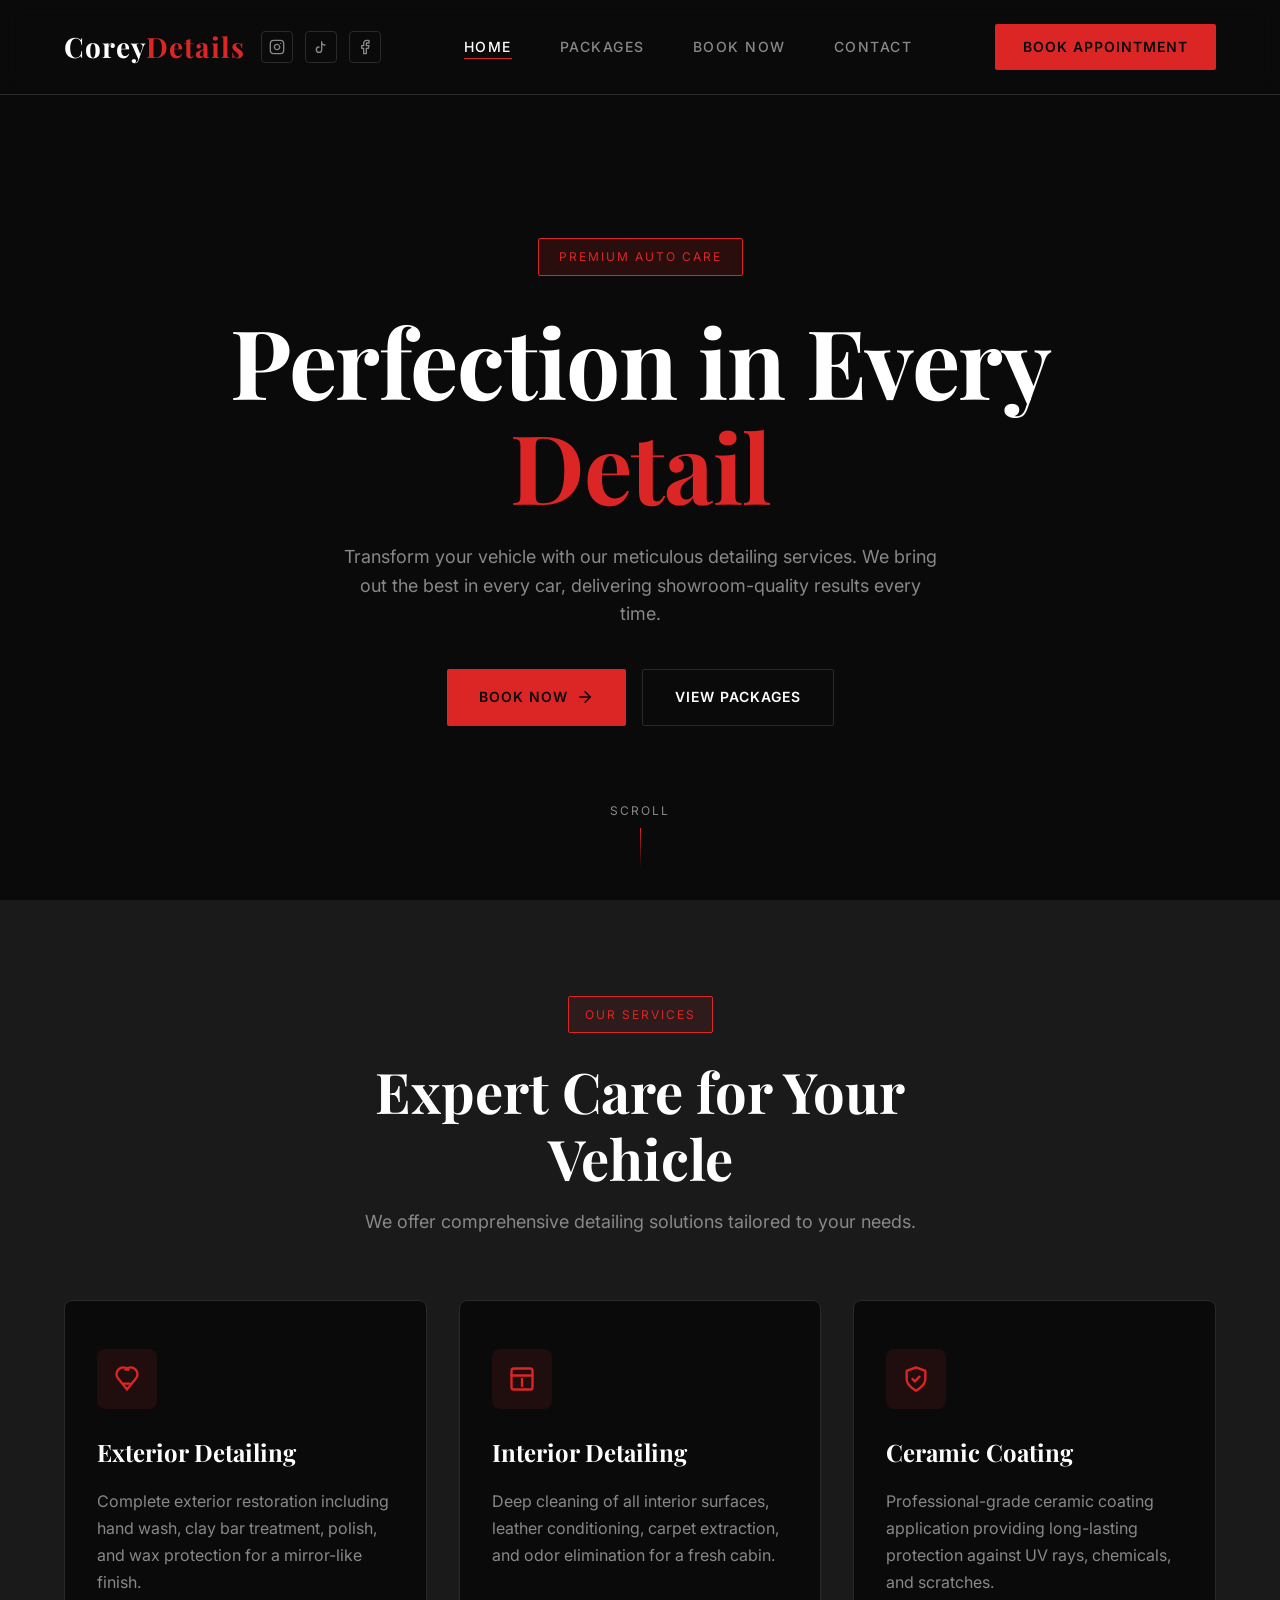
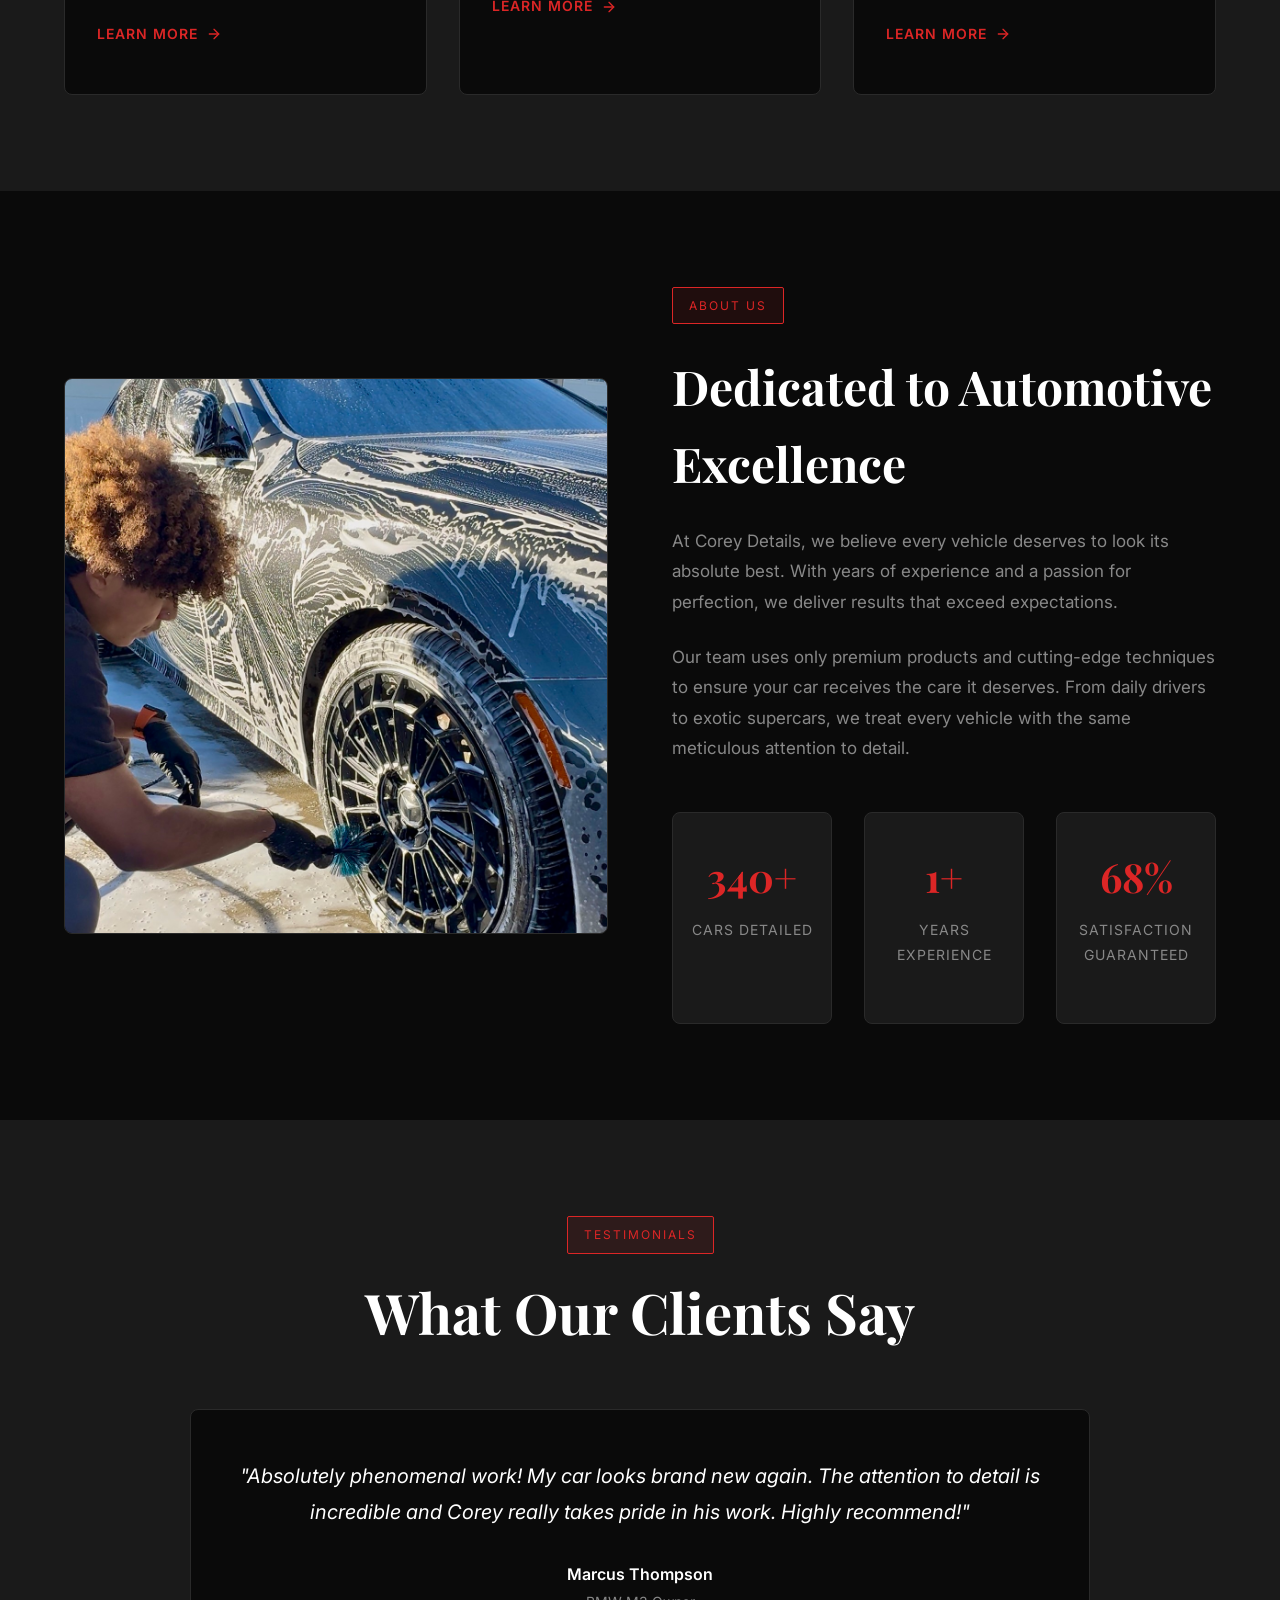
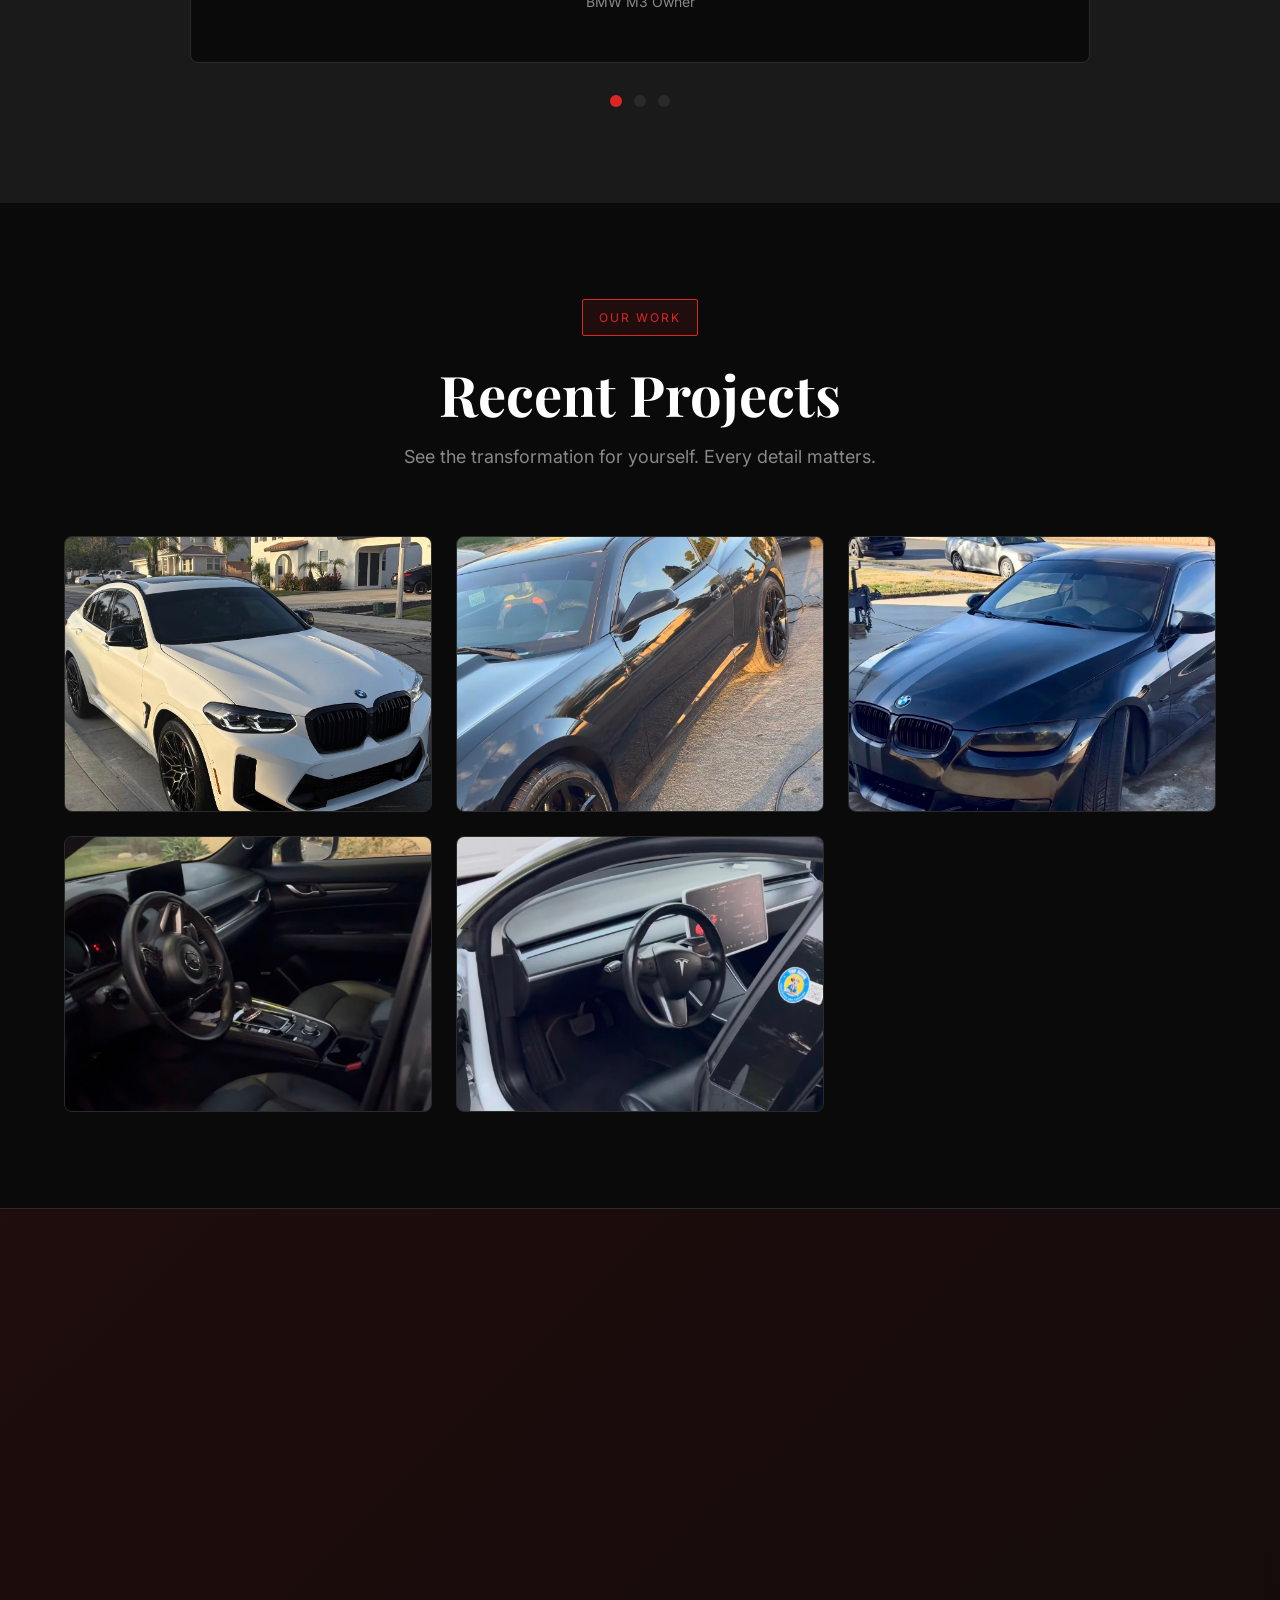
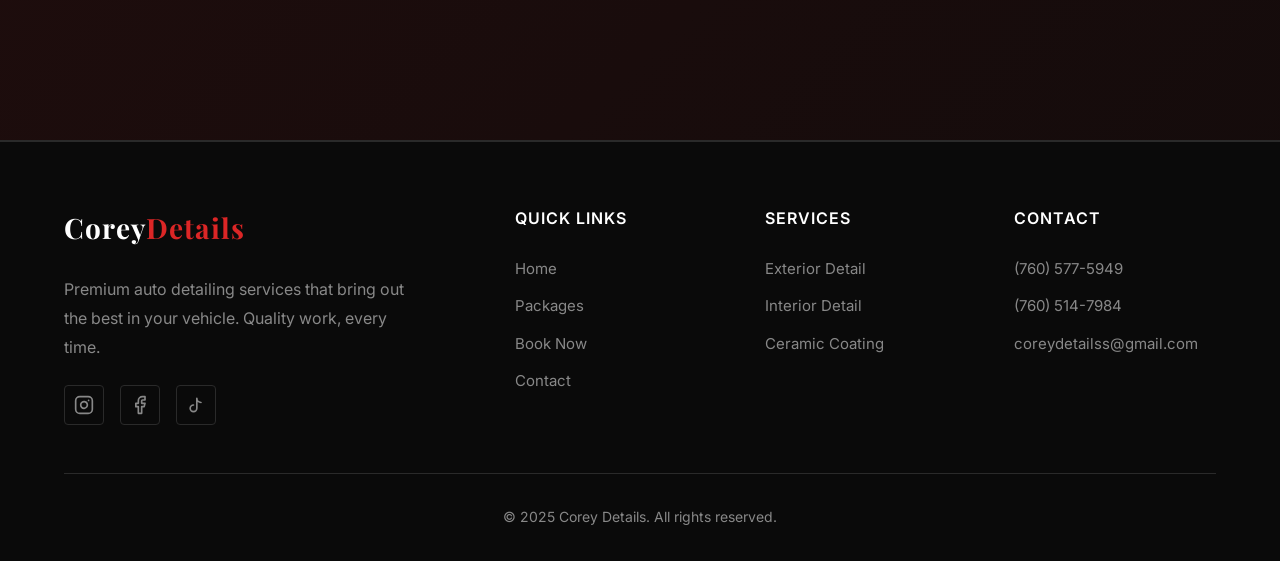
==== commit d5e657dc: "Update index.html" ====
--- a/index.html
+++ b/index.html
@@ -43,10 +43,9 @@
 
   <section class="hero">
     <div class="hero-bg">
-      <video autoplay muted loop playsinline preload="auto" onerror="this.style.display='none'; this.nextElementSibling.style.display='block';">
+      <video id="hero-video" autoplay muted loop playsinline preload="auto">
         <source src="/assets/background.mp4" type="video/mp4">
       </video>
-      <img src="/placeholder.svg?height=1080&width=1920" alt="Luxury car detailing" style="display:none;">
     </div>
     <div class="hero-content">
       <span class="hero-badge">Premium Auto Care</span>
--- a/styles.css
+++ b/styles.css
@@ -217,27 +217,23 @@
   width: 100%;
   height: 100%;
   object-fit: cover;
-  opacity: 1;
 }
 
 .hero-bg video {
+  display: block;
   pointer-events: none;
 }
 
-.hero-bg video::-webkit-media-controls {
-  display: none !important;
-}
-
-.hero-bg video::-webkit-media-controls-start-playback-button {
-  display: none !important;
-}
-
-.hero-bg video::-webkit-media-controls-play-button {
-  display: none !important;
-}
-
+.hero-bg video::-webkit-media-controls-container,
+.hero-bg video::-webkit-media-controls,
+.hero-bg video::-webkit-media-controls-panel,
+.hero-bg video::-webkit-media-controls-start-playback-button,
+.hero-bg video::-webkit-media-controls-play-button,
 .hero-bg video::-webkit-media-controls-overlay-play-button {
   display: none !important;
+  -webkit-appearance: none !important;
+  opacity: 0 !important;
+  pointer-events: none !important;
 }
 
 .hero-bg::after {
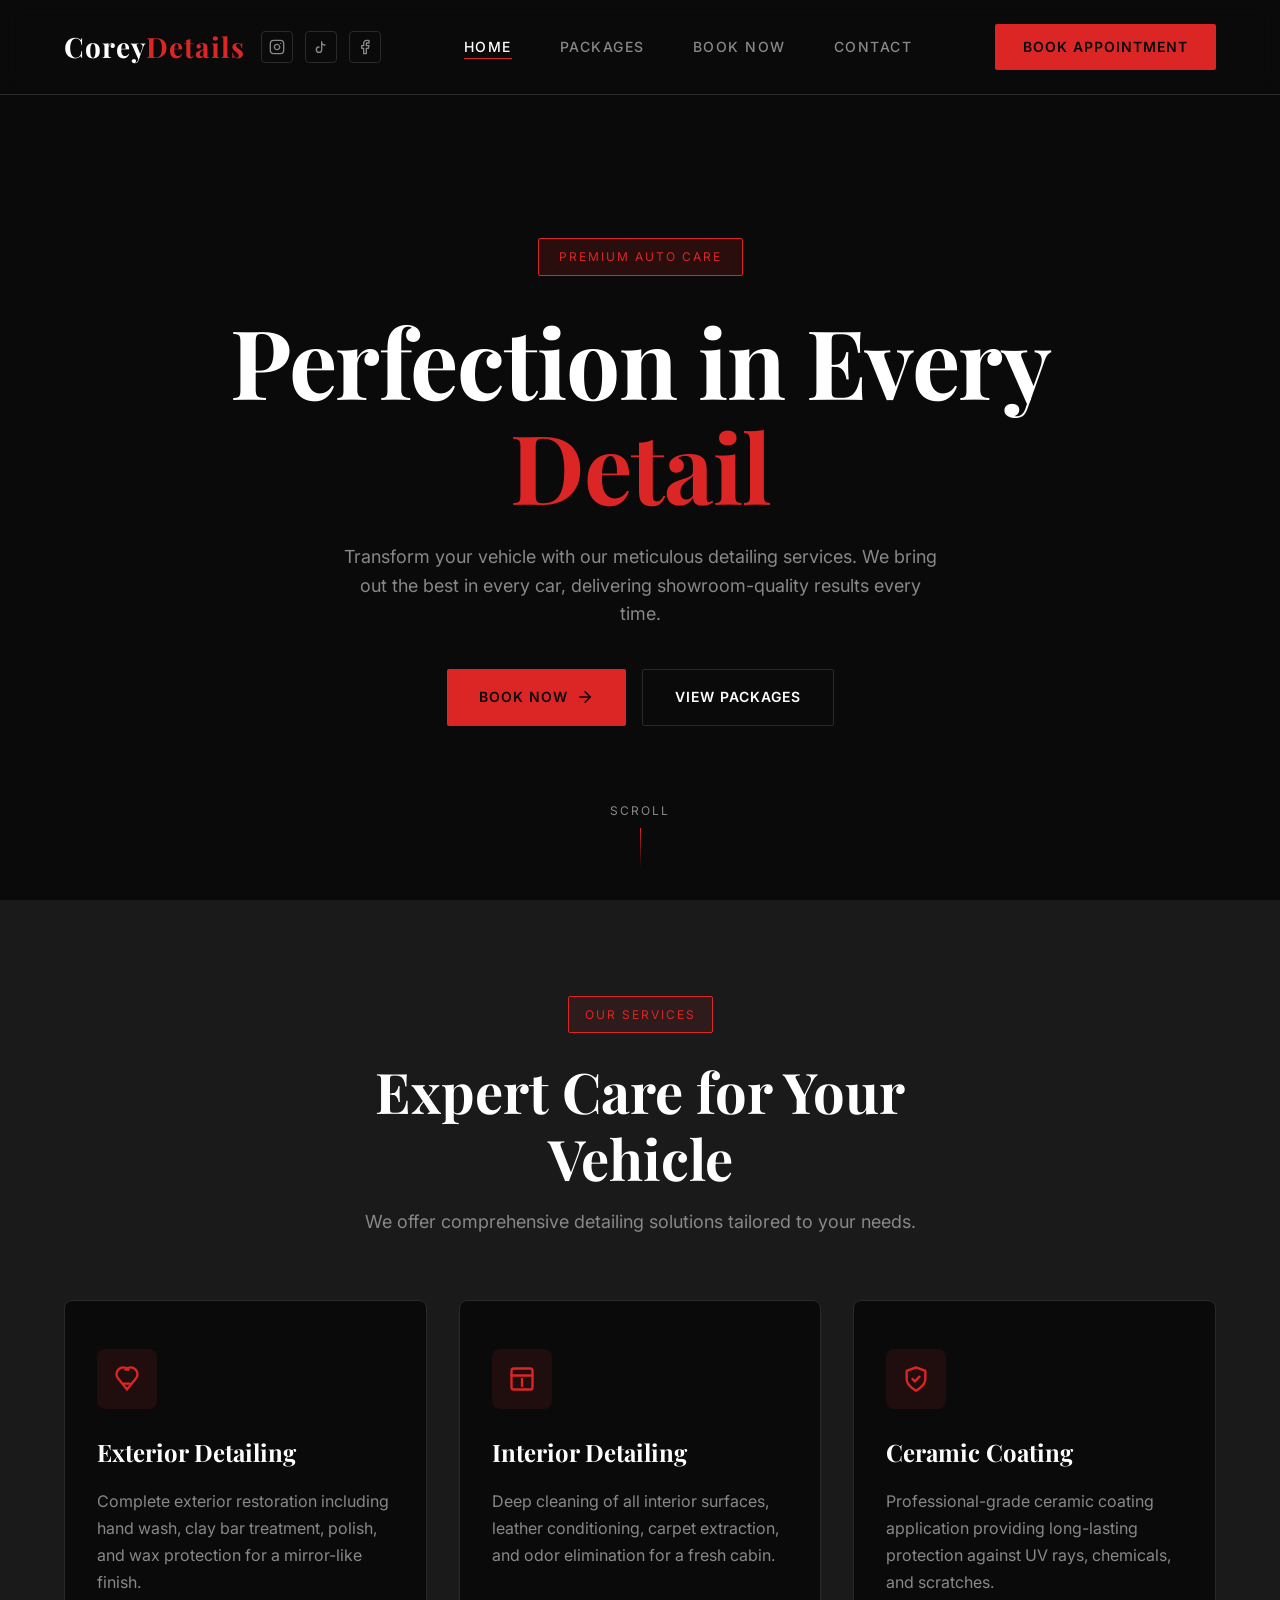
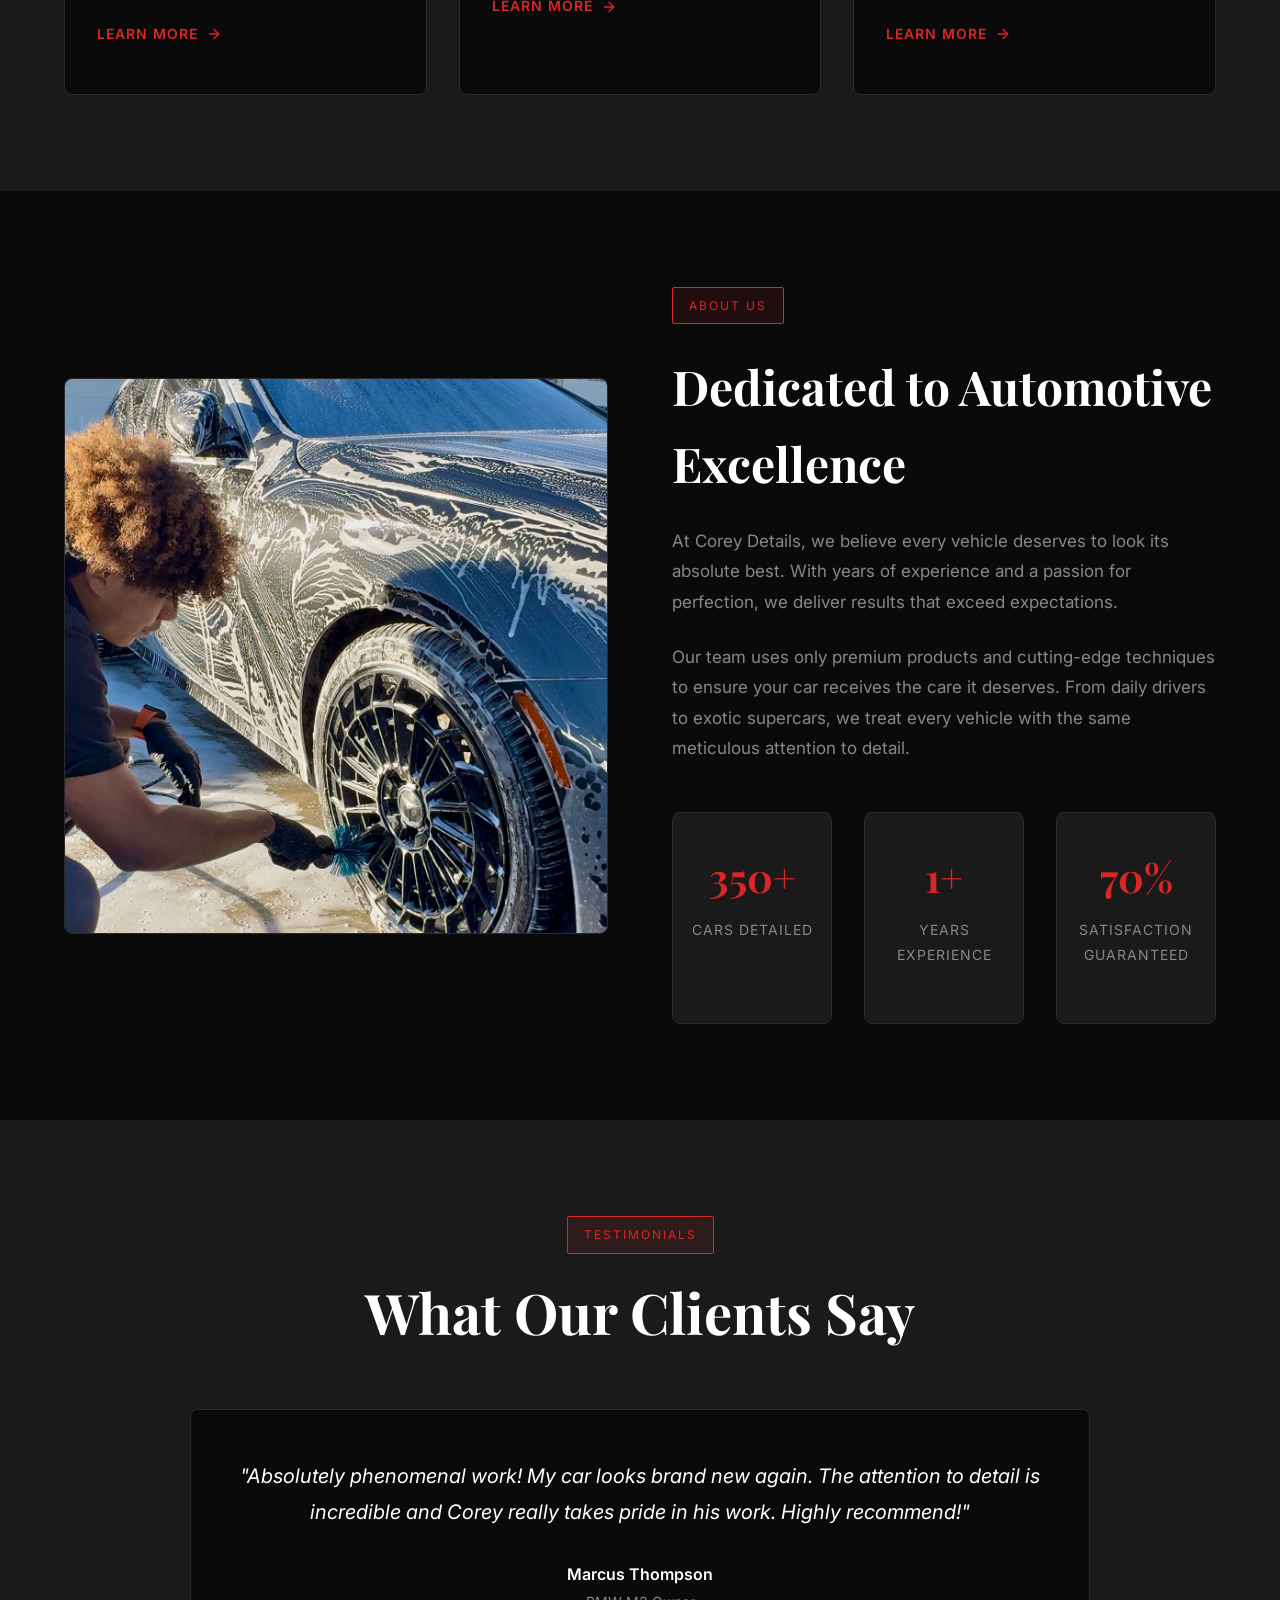
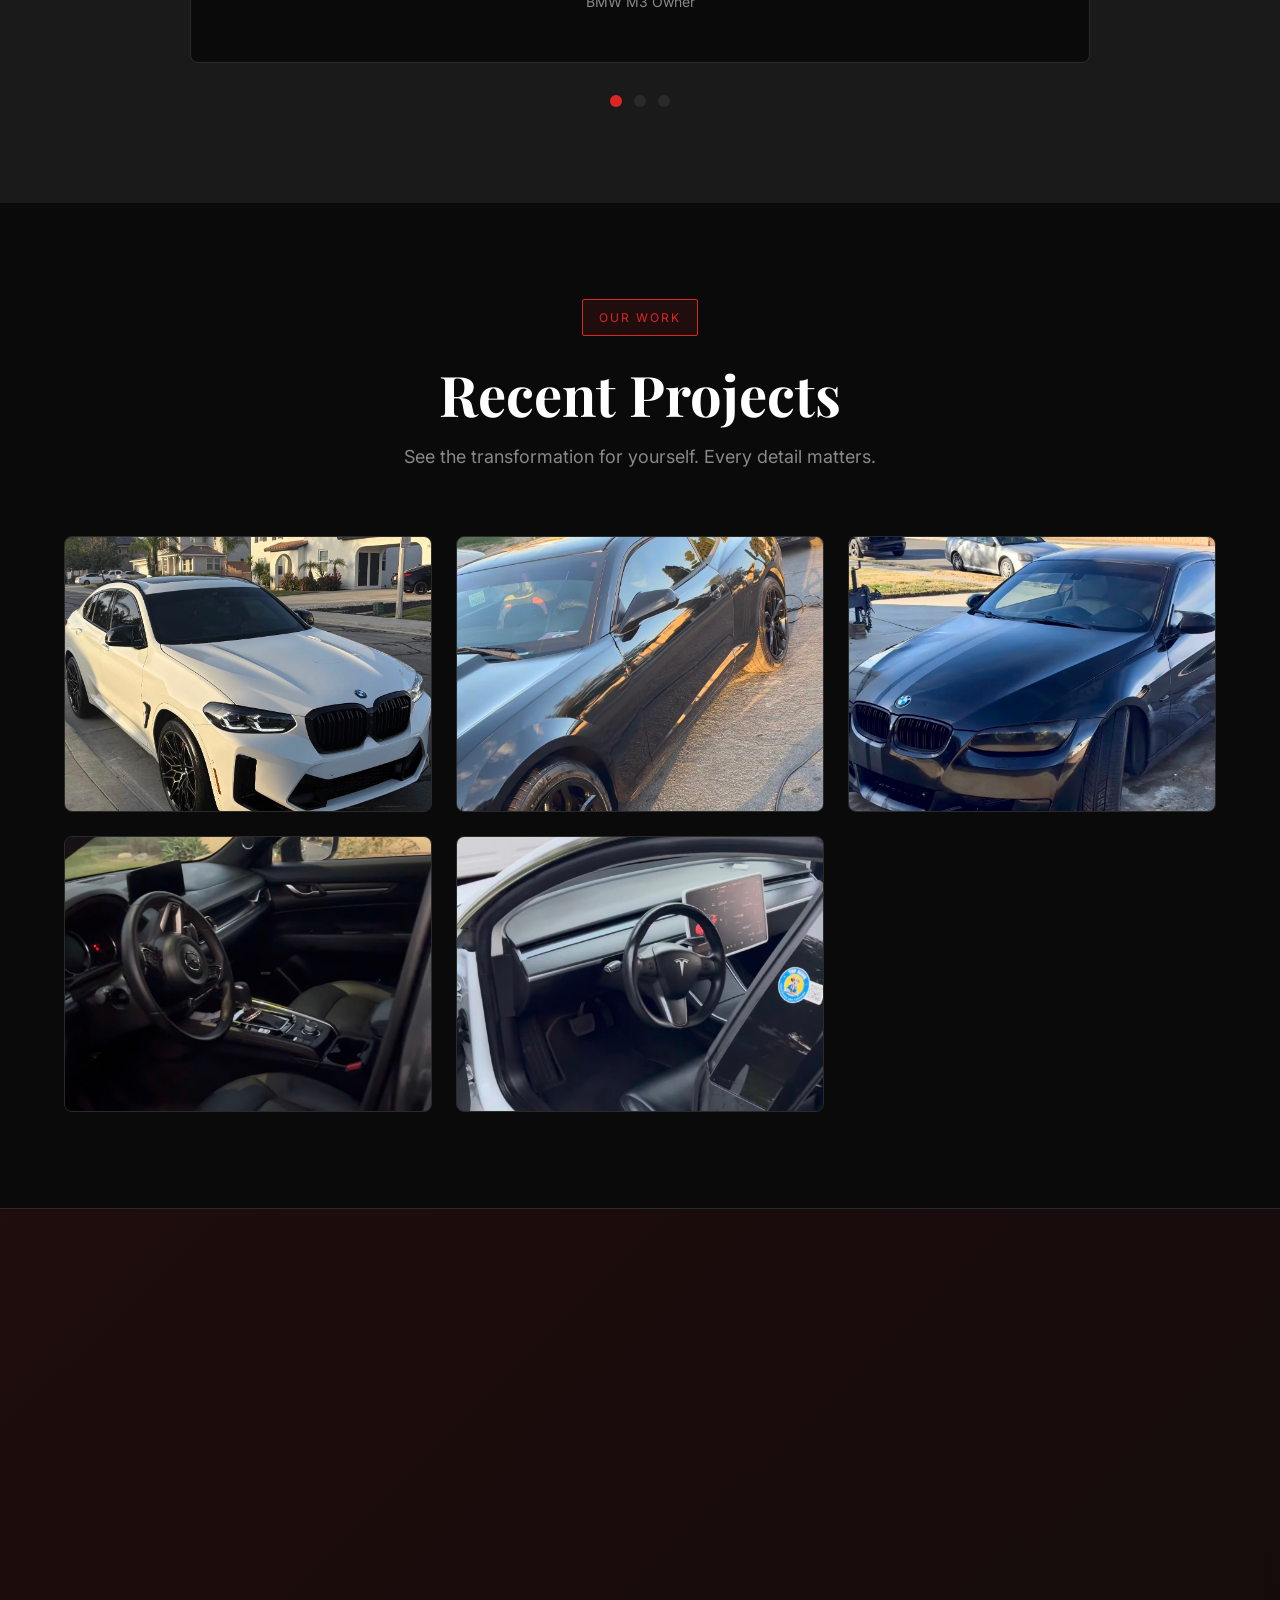
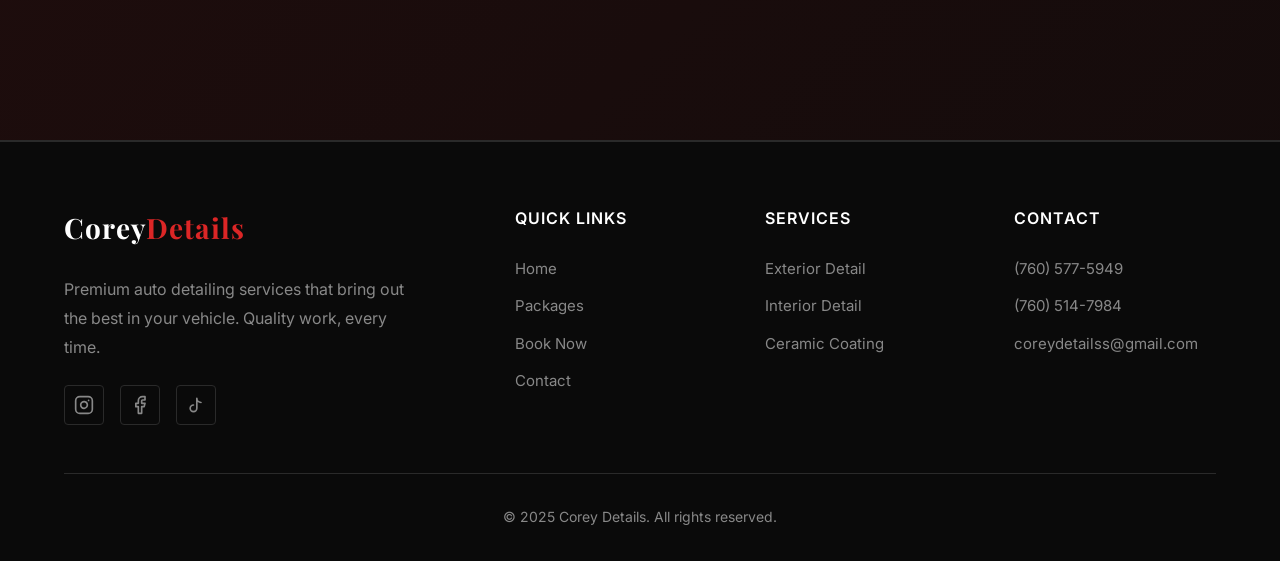
==== commit 03dd8130: "Update index.html" ====
--- a/index.html
+++ b/index.html
@@ -43,9 +43,10 @@
 
   <section class="hero">
     <div class="hero-bg">
-      <video id="hero-video" autoplay muted loop playsinline preload="auto">
-        <source src="/assets/background.mp4" type="video/mp4">
+      <video autoplay muted loop playsinline onerror="this.style.display='none'; this.nextElementSibling.style.display='block';">
+        <source src="assets/background.mp4" type="video/mp4">
       </video>
+      <img src="/placeholder.svg?height=1080&width=1920" alt="Luxury car detailing" style="display:none;">
     </div>
     <div class="hero-content">
       <span class="hero-badge">Premium Auto Care</span>
